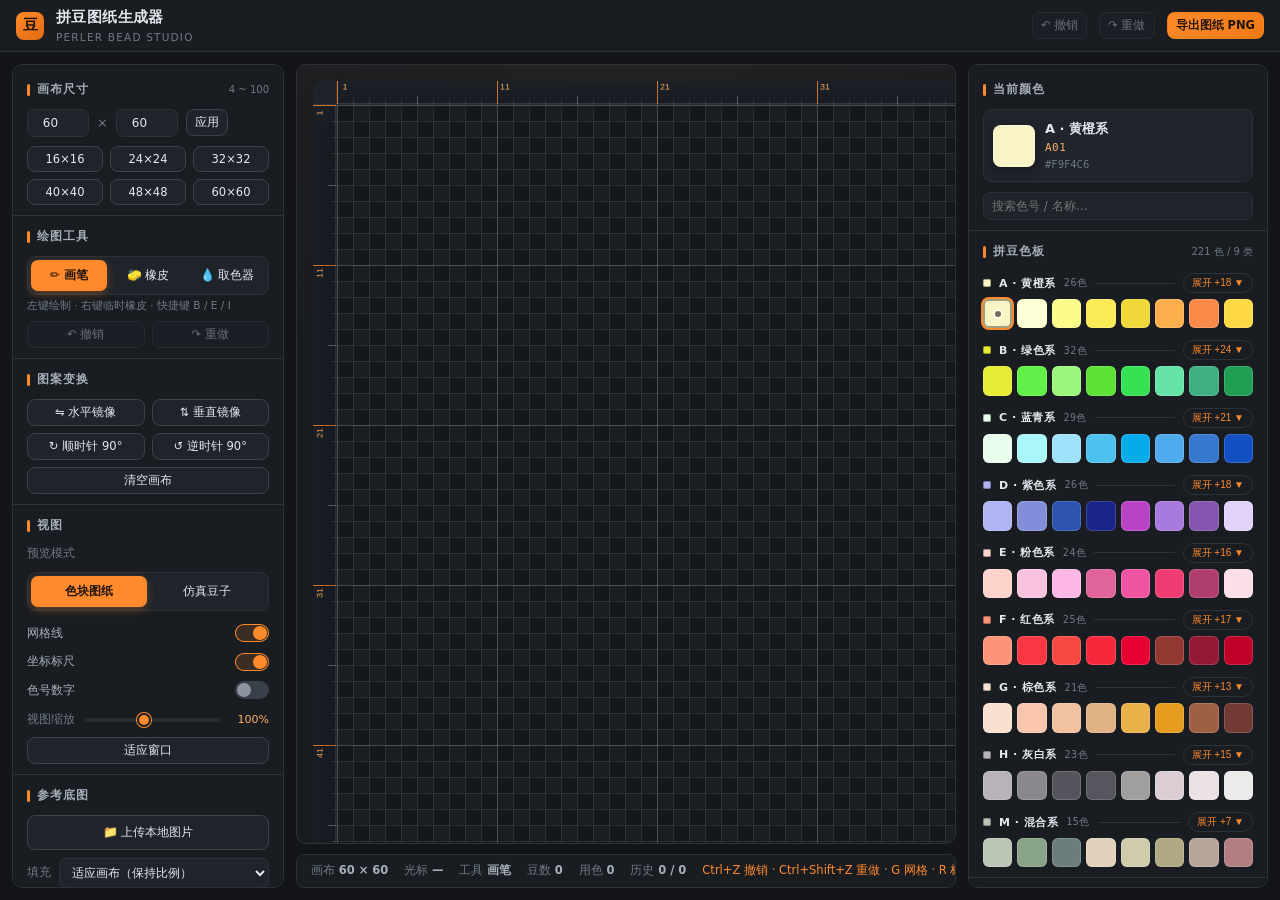
==== perler-bead-studio.html @ 4b27e42f "PDv1.1 色板升级为221色（A-H、M 九类），每类默认展示前 8 色、其余可展开折叠" ====
<!DOCTYPE html>
<html lang="zh-CN">
<head>
<meta charset="UTF-8">
<meta name="viewport" content="width=device-width,initial-scale=1">
<title>拼豆图纸生成器 · Perler Bead Studio</title>
<style>
/* ============ 主题变量：暗灰 + 橙色强调 ============ */
:root{
  --bg:#131518;
  --panel:#191c21;
  --panel2:#1f232a;
  --panel3:#262b33;
  --line:#2c323a;
  --line2:#3a424c;
  --text:#e4e8ee;
  --text2:#a6b0bb;
  --muted:#6f7a86;
  --accent:#ff8a2b;
  --accent2:#ffb066;
  --accent-soft:rgba(255,138,43,.15);
  --danger:#e5534b;
  --ok:#4caf7d;
  --radius:10px;
  --rs:24px;              /* 标尺厚度（隐藏时为 0） */
  --z:1;                  /* 视图缩放 */
}
*{box-sizing:border-box}
html,body{height:100%}
body{
  margin:0;background:var(--bg);color:var(--text);
  font:13px/1.55 "PingFang SC","Microsoft YaHei","Segoe UI",system-ui,sans-serif;
  overflow:hidden;-webkit-font-smoothing:antialiased;
}
/* ============ 滚动条 ============ */
::-webkit-scrollbar{width:10px;height:10px}
::-webkit-scrollbar-track{background:transparent}
::-webkit-scrollbar-thumb{background:#333a43;border-radius:8px;border:2px solid transparent;background-clip:padding-box;transition:background .18s}
::-webkit-scrollbar-thumb:hover{background:var(--accent);background-clip:padding-box}
::-webkit-scrollbar-corner{background:transparent}
*{scrollbar-width:thin;scrollbar-color:#333a43 transparent}

/* ============ 骨架布局 ============ */
.app{height:100vh;display:flex;flex-direction:column}
.topbar{
  flex:0 0 auto;height:52px;display:flex;align-items:center;gap:12px;
  padding:0 16px;background:var(--panel);border-bottom:1px solid var(--line);
}
.logo{
  width:28px;height:28px;border-radius:8px;display:grid;place-items:center;font-size:15px;
  background:linear-gradient(145deg,var(--accent),#e06a10);color:#20130a;font-weight:800;
}
.brand{font-size:14.5px;font-weight:700;letter-spacing:.4px}
.brand small{display:block;font-size:10.5px;color:var(--muted);font-weight:400;letter-spacing:1.2px}
.topbar .spacer{flex:1}

.main{
  flex:1 1 auto;min-height:0;display:grid;
  grid-template-columns:272px minmax(0,1fr) 300px;gap:12px;padding:12px;
}
.panel{
  background:var(--panel);border:1px solid var(--line);border-radius:var(--radius);
  overflow-y:auto;overflow-x:hidden;padding:4px 0 14px;
}
.center{display:flex;flex-direction:column;gap:10px;min-width:0;min-height:0}

/* ============ 通用控件 ============ */
.sec{padding:12px 14px 4px}
.sec + .sec{border-top:1px solid var(--line);margin-top:6px}
.sec-t{
  display:flex;align-items:center;gap:7px;font-size:11.5px;font-weight:700;
  color:var(--text2);letter-spacing:1px;margin-bottom:10px;text-transform:uppercase;
}
.sec-t::before{content:"";width:3px;height:12px;border-radius:2px;background:var(--accent)}
.sec-t .tail{margin-left:auto;font-size:10px;color:var(--muted);font-weight:400;letter-spacing:0}

.row{display:flex;align-items:center;gap:8px;margin-bottom:9px}
.row.wrap{flex-wrap:wrap}
.grid2{display:grid;grid-template-columns:1fr 1fr;gap:7px}
.grid3{display:grid;grid-template-columns:repeat(3,1fr);gap:7px}
label.lb{font-size:11.5px;color:var(--muted);flex:0 0 auto}

.btn{
  appearance:none;border:1px solid var(--line2);background:var(--panel2);color:var(--text);
  padding:7px 10px;border-radius:8px;cursor:pointer;font-size:12px;font-family:inherit;
  transition:.16s ease;display:inline-flex;align-items:center;justify-content:center;gap:6px;
  white-space:nowrap;user-select:none;
}
.btn:hover{background:var(--panel3);border-color:var(--accent);color:var(--accent2);transform:translateY(-1px);box-shadow:0 4px 12px rgba(255,138,43,.13)}
.btn:active{transform:translateY(0)}
.btn.on{background:var(--accent);border-color:var(--accent);color:#20130a;font-weight:700;box-shadow:0 3px 10px rgba(255,138,43,.3)}
.btn:disabled{opacity:.4;cursor:not-allowed;transform:none;box-shadow:none;border-color:var(--line2);color:var(--text);background:var(--panel2)}
.btn.sm{padding:5px 8px;font-size:11.5px}
.btn.pri{background:linear-gradient(145deg,var(--accent),#ef7a15);border-color:transparent;color:#20130a;font-weight:700}
.btn.pri:hover{filter:brightness(1.08);color:#20130a}
.btn.dgr:hover{border-color:var(--danger);color:#ff8c85;box-shadow:0 4px 12px rgba(229,83,75,.14)}
.btn.block{width:100%}

.seg{display:flex;background:var(--panel2);border:1px solid var(--line);border-radius:9px;padding:3px;gap:3px}
.seg .btn{flex:1;border-color:transparent;background:transparent;padding:6px 4px;border-radius:7px}
.seg .btn:hover{background:var(--panel3);transform:none;box-shadow:none}
.seg .btn.on{background:var(--accent);color:#20130a}

input[type=number],input[type=text],select{
  background:var(--panel2);border:1px solid var(--line);color:var(--text);
  border-radius:7px;padding:6px 8px;font-size:12px;font-family:inherit;outline:none;transition:.16s;
  min-width:0;
}
input[type=number]{width:62px;text-align:center}
input[type=text]{width:100%}
select{width:100%;cursor:pointer}
input:hover,select:hover{border-color:var(--line2)}
input:focus,select:focus{border-color:var(--accent);box-shadow:0 0 0 3px var(--accent-soft)}
option{background:var(--panel2)}

input[type=range]{
  -webkit-appearance:none;appearance:none;flex:1;height:4px;border-radius:3px;
  background:var(--panel3);outline:none;cursor:pointer;
}
input[type=range]::-webkit-slider-thumb{
  -webkit-appearance:none;width:14px;height:14px;border-radius:50%;
  background:var(--accent);cursor:pointer;border:2px solid var(--panel);
  box-shadow:0 0 0 1px var(--accent);transition:.15s;
}
input[type=range]::-webkit-slider-thumb:hover{transform:scale(1.2);background:var(--accent2)}
input[type=range]::-moz-range-thumb{width:12px;height:12px;border-radius:50%;background:var(--accent);border:2px solid var(--panel);cursor:pointer}

/* 开关 */
.sw{display:flex;align-items:center;gap:8px;padding:5px 0;cursor:pointer;user-select:none}
.sw span{flex:1;font-size:12px;color:var(--text2)}
.sw:hover span{color:var(--text)}
.tg{
  width:34px;height:18px;border-radius:10px;background:#39404a;position:relative;
  flex:0 0 auto;transition:.2s;box-shadow:inset 0 0 0 1px transparent;
}
.tg::after{content:"";position:absolute;top:2px;left:2px;width:14px;height:14px;border-radius:50%;background:#8b949e;transition:.2s}
.sw:hover .tg{background:#454d58}
.tg.on{background:var(--accent-soft);box-shadow:inset 0 0 0 1px var(--accent)}
.tg.on::after{left:18px;background:var(--accent)}
.val{font-size:11px;color:var(--accent2);font-variant-numeric:tabular-nums;min-width:38px;text-align:right}

.hint{font-size:10.5px;color:var(--muted);line-height:1.6;margin:2px 0 8px}

/* ============ 画布舞台 ============ */
.stage{
  flex:1 1 auto;min-height:0;display:grid;overflow:auto;padding:16px;
  background:
    radial-gradient(900px 500px at 50% 0%,rgba(255,138,43,.05),transparent 70%),
    var(--panel);
  border:1px solid var(--line);border-radius:var(--radius);position:relative;
}
/* 关键：用 grid + 子元素 margin:auto 实现水平垂直双向居中，
   内容超出时不裁切顶部/左侧（justify-content:center 会导致画布偏上被裁） */
.zoomwrap{margin:auto;transform-origin:0 0}
.stack{
  display:grid;transform-origin:0 0;transform:scale(var(--z));
  grid-template-columns:var(--rs) auto;grid-template-rows:var(--rs) auto;
}
.ruler{display:block}
.stack.noruler .ruler{display:none}
.corner{
  background:var(--panel2);border-right:1px solid var(--line);border-bottom:1px solid var(--line);
  display:grid;place-items:center;font-size:9px;color:var(--muted);border-radius:6px 0 0 0;
}
.rtop{border-bottom:1px solid var(--line);border-radius:0 6px 0 0}
.rleft{border-right:1px solid var(--line);border-radius:0 0 0 6px}
.holder{
  position:relative;background-color:#15181b;
  background-image:
    linear-gradient(45deg,#1a1d22 25%,transparent 25%,transparent 75%,#1a1d22 75%),
    linear-gradient(45deg,#1a1d22 25%,transparent 25%,transparent 75%,#1a1d22 75%);
  background-size:32px 32px;background-position:0 0,16px 16px;
  border-radius:0 0 6px 0;box-shadow:0 10px 40px rgba(0,0,0,.45);
}
#baseCanvas,#patCanvas{position:absolute;left:0;top:0;display:block}
#patCanvas{cursor:crosshair;touch-action:none}

.statusbar{
  flex:0 0 auto;height:34px;display:flex;align-items:center;gap:16px;padding:0 14px;
  background:var(--panel);border:1px solid var(--line);border-radius:8px;
  font-size:11.5px;color:var(--muted);white-space:nowrap;overflow-x:auto;
}
.statusbar b{color:var(--text2);font-weight:600;font-variant-numeric:tabular-nums}
.statusbar .k{color:var(--accent)}

/* ============ 色板 ============ */
.cur{
  display:flex;align-items:center;gap:10px;background:var(--panel2);border:1px solid var(--line);
  border-radius:9px;padding:9px;margin-bottom:10px;
}
.cur .chip{width:42px;height:42px;border-radius:8px;flex:0 0 auto;box-shadow:inset 0 0 0 1px rgba(255,255,255,.22),0 3px 8px rgba(0,0,0,.3)}
.cur .meta{min-width:0}
.cur .cname{font-size:13px;font-weight:700}
.cur .ccode{font-size:11px;color:var(--accent2);font-family:Consolas,monospace;letter-spacing:.5px}
.cur .chex{font-size:10.5px;color:var(--muted);font-family:Consolas,monospace}
.grp{
  display:flex;align-items:center;gap:8px;font-size:11px;color:var(--text);
  margin:12px 0 6px;letter-spacing:.5px;user-select:none;
}
.grp .gdot{width:8px;height:8px;border-radius:2px;flex:0 0 auto;box-shadow:inset 0 0 0 1px rgba(0,0,0,.3)}
.grp .gname{font-weight:600}
.grp .gnum{color:var(--muted);font-size:10px;font-family:Consolas,monospace}
.grp .gline{flex:1;height:1px;background:var(--line)}
.grp .gtog{
  font-size:10px;color:var(--accent);background:transparent;border:1px solid var(--line);
  border-radius:20px;padding:2px 8px;cursor:pointer;white-space:nowrap;transition:.15s;
}
.grp .gtog:hover{background:var(--accent);border-color:var(--accent);color:#15171a}
.grp .gtog[hidden]{display:none}
.pal{display:grid;grid-template-columns:repeat(auto-fill,minmax(28px,1fr));gap:5px}
.pchip.folded{opacity:.55}
.pchip{
  aspect-ratio:1;border-radius:6px;cursor:pointer;position:relative;transition:.15s;
  box-shadow:inset 0 0 0 1px rgba(255,255,255,.16);
}
.pchip:hover{transform:scale(1.14);z-index:2;box-shadow:0 0 0 2px var(--accent),0 4px 10px rgba(0,0,0,.4)}
.pchip.on{box-shadow:0 0 0 2px var(--accent),inset 0 0 0 2px rgba(0,0,0,.35)}
.pchip.on::after{content:"";position:absolute;inset:0;margin:auto;width:6px;height:6px;border-radius:50%;background:rgba(0,0,0,.55);box-shadow:0 0 0 1.5px rgba(255,255,255,.85)}
.pchip.hide{display:none}

/* ============ 用料统计 ============ */
.sum{
  display:flex;align-items:baseline;gap:6px;background:var(--panel2);border:1px solid var(--line);
  border-radius:9px;padding:9px 11px;margin-bottom:9px;
}
.sum .n{font-size:20px;font-weight:800;color:var(--accent);font-variant-numeric:tabular-nums;line-height:1}
.sum .u{font-size:11px;color:var(--muted)}
.sum .r{margin-left:auto;font-size:11px;color:var(--text2)}
.slist{max-height:calc(100vh - 460px);min-height:120px;overflow-y:auto;padding-right:2px;margin-right:-4px}
.srow{
  display:flex;align-items:center;gap:8px;padding:4px 6px;border-radius:7px;transition:.14s;cursor:default;
}
.srow:hover{background:var(--panel2)}
.srow .sw2{width:16px;height:16px;border-radius:4px;flex:0 0 auto;box-shadow:inset 0 0 0 1px rgba(255,255,255,.2)}
.srow .cd{font-family:Consolas,monospace;font-size:10.5px;color:var(--accent2);width:28px;flex:0 0 auto}
.srow .nm{flex:1;font-size:11.5px;color:var(--text2);overflow:hidden;text-overflow:ellipsis;white-space:nowrap}
.srow .ct{font-size:11.5px;font-weight:700;font-variant-numeric:tabular-nums}
.srow .bar{height:3px;border-radius:2px;background:var(--accent);opacity:.55;flex:0 0 auto}
.empty{color:var(--muted);font-size:11.5px;text-align:center;padding:22px 6px;line-height:1.8}

.tools-mini{display:flex;gap:6px}
.toast{
  position:fixed;left:50%;bottom:26px;transform:translate(-50%,20px);
  background:var(--panel3);border:1px solid var(--accent);color:var(--text);
  padding:9px 18px;border-radius:9px;font-size:12px;box-shadow:0 8px 26px rgba(0,0,0,.5);
  opacity:0;pointer-events:none;transition:.24s;z-index:99;
}
.toast.show{opacity:1;transform:translate(-50%,0)}
</style>
</head>
<body>
<div class="app">

  <!-- ================= 顶栏 ================= -->
  <div class="topbar">
    <div class="logo">豆</div>
    <div class="brand">拼豆图纸生成器<small>PERLER BEAD STUDIO</small></div>
    <div class="spacer"></div>
    <button class="btn sm" id="btnUndo" title="撤销 (Ctrl+Z)">↶ 撤销</button>
    <button class="btn sm" id="btnRedo" title="重做 (Ctrl+Shift+Z)">↷ 重做</button>
    <button class="btn sm pri" id="btnExportPng">导出图纸 PNG</button>
  </div>

  <div class="main">

    <!-- ================= 左侧：功能控制 ================= -->
    <aside class="panel" id="leftPanel">

      <div class="sec">
        <div class="sec-t">画布尺寸 <span class="tail">4 ~ 100</span></div>
        <div class="row">
          <input type="number" id="inW" min="4" max="100" step="1" value="60">
          <span style="color:var(--muted)">×</span>
          <input type="number" id="inH" min="4" max="100" step="1" value="60">
          <button class="btn sm" id="btnApplySize">应用</button>
        </div>
        <div class="grid3" id="presets">
          <button class="btn sm" data-n="16">16×16</button>
          <button class="btn sm" data-n="24">24×24</button>
          <button class="btn sm" data-n="32">32×32</button>
          <button class="btn sm" data-n="40">40×40</button>
          <button class="btn sm" data-n="48">48×48</button>
          <button class="btn sm" data-n="60">60×60</button>
        </div>
      </div>

      <div class="sec">
        <div class="sec-t">绘图工具</div>
        <div class="seg" id="tools">
          <button class="btn on" data-tool="brush">✏️ 画笔</button>
          <button class="btn" data-tool="eraser">🧽 橡皮</button>
          <button class="btn" data-tool="picker">💧 取色器</button>
        </div>
        <div class="hint">左键绘制 · 右键临时橡皮 · 快捷键 B / E / I</div>
        <div class="grid2">
          <button class="btn sm" id="btnUndo2">↶ 撤销</button>
          <button class="btn sm" id="btnRedo2">↷ 重做</button>
        </div>
      </div>

      <div class="sec">
        <div class="sec-t">图案变换</div>
        <div class="grid2">
          <button class="btn sm" id="btnFlipH">⇋ 水平镜像</button>
          <button class="btn sm" id="btnFlipV">⇅ 垂直镜像</button>
          <button class="btn sm" id="btnRotR">↻ 顺时针 90°</button>
          <button class="btn sm" id="btnRotL">↺ 逆时针 90°</button>
        </div>
        <button class="btn sm block dgr" id="btnClear" style="margin-top:7px">清空画布</button>
      </div>

      <div class="sec">
        <div class="sec-t">视图</div>
        <div class="row"><label class="lb">预览模式</label></div>
        <div class="seg" id="modes">
          <button class="btn on" data-mode="block">色块图纸</button>
          <button class="btn" data-mode="bead">仿真豆子</button>
        </div>
        <div style="height:8px"></div>
        <div class="sw" data-sw="grid"><span>网格线</span><i class="tg on"></i></div>
        <div class="sw" data-sw="ruler"><span>坐标标尺</span><i class="tg on"></i></div>
        <div class="sw" data-sw="code"><span>色号数字</span><i class="tg"></i></div>
        <div class="row" style="margin-top:6px">
          <label class="lb">视图缩放</label>
          <input type="range" id="rgZoom" min="25" max="200" step="5" value="100">
          <span class="val" id="lbZoom">100%</span>
        </div>
        <button class="btn sm block" id="btnFit">适应窗口</button>
      </div>

      <div class="sec">
        <div class="sec-t">参考底图</div>
        <label class="btn block" style="margin-bottom:8px">
          <input type="file" id="fileImg" accept="image/*" hidden>📁 上传本地图片
        </label>
        <div class="row">
          <label class="lb">填充</label>
          <select id="selFit">
            <option value="contain">适应画布（保持比例）</option>
            <option value="stretch">拉伸填满</option>
          </select>
        </div>
        <div class="row">
          <label class="lb">透明度</label>
          <input type="range" id="rgAlpha" min="5" max="100" step="1" value="55">
          <span class="val" id="lbAlpha">55%</span>
        </div>
        <div class="sw" data-sw="showimg"><span>显示底图</span><i class="tg on"></i></div>
        <div class="sw" data-sw="dither"><span>转换时误差扩散</span><i class="tg"></i></div>
        <button class="btn sm block dgr" id="btnDelImg" style="margin-bottom:8px">移除底图</button>
        <button class="btn pri block" id="btnConvert">✨ 一键转为拼豆图纸</button>
        <div class="hint">按当前画布尺寸采样，使用 RGB 欧式距离匹配最接近的拼豆色号。</div>
      </div>

      <div class="sec">
        <div class="sec-t">导出 / 项目</div>
        <div class="grid2">
          <button class="btn sm" id="btnExportPng2">图纸 PNG</button>
          <button class="btn sm" id="btnExportCsv">用料 CSV</button>
          <button class="btn sm" id="btnSave">保存项目</button>
          <label class="btn sm" style="margin:0"><input type="file" id="fileProj" accept=".json" hidden>打开项目</label>
        </div>
      </div>

    </aside>

    <!-- ================= 中间：画布预览 ================= -->
    <section class="center">
      <div class="stage" id="stage">
        <div class="zoomwrap" id="zoomwrap">
          <div class="stack" id="stack">
            <div class="ruler corner" id="corner"></div>
            <canvas class="ruler rtop" id="rulerTop"></canvas>
            <canvas class="ruler rleft" id="rulerLeft"></canvas>
            <div class="holder" id="holder">
              <canvas id="baseCanvas"></canvas><!-- 底层：参考底图 -->
              <canvas id="patCanvas"></canvas><!-- 上层：像素图纸 -->
            </div>
          </div>
        </div>
      </div>
      <div class="statusbar">
        <span>画布 <b id="stSize">60 × 60</b></span>
        <span>光标 <b id="stPos">—</b></span>
        <span>工具 <b id="stTool">画笔</b></span>
        <span>豆数 <b id="stCount">0</b></span>
        <span>用色 <b id="stColors">0</b></span>
        <span>历史 <b id="stHist">0/0</b></span>
        <span class="k" style="margin-left:auto">Ctrl+Z 撤销 · Ctrl+Shift+Z 重做 · G 网格 · R 标尺 · N 色号</span>
      </div>
    </section>

    <!-- ================= 右侧：色板 + 用料统计 ================= -->
    <aside class="panel" id="rightPanel">
      <div class="sec">
        <div class="sec-t">当前颜色</div>
        <div class="cur">
          <div class="chip" id="curChip"></div>
          <div class="meta">
            <div class="cname" id="curName">白色</div>
            <div class="ccode" id="curCode">A01</div>
            <div class="chex" id="curHex">#FFFFFF</div>
          </div>
        </div>
        <input type="text" id="palSearch" placeholder="搜索色号 / 名称…">
      </div>

      <div class="sec">
        <div class="sec-t">拼豆色板 <span class="tail" id="palCount">221 色</span></div>
        <div id="palBox"></div>
      </div>

      <div class="sec">
        <div class="sec-t">用料统计</div>
        <div class="sum">
          <span class="n" id="sumTotal">0</span><span class="u">颗</span>
          <span class="r" id="sumKinds">0 种颜色</span>
        </div>
        <div class="slist" id="statList"><div class="empty">画布是空的<br>开始绘制或一键转图纸吧</div></div>
        <div class="tools-mini" style="margin-top:9px">
          <button class="btn sm" id="btnCopyList" style="flex:1">复制清单</button>
          <button class="btn sm" id="btnExportCsv2" style="flex:1">导出 CSV</button>
        </div>
      </div>
    </aside>

  </div>
</div>
<div class="toast" id="toast"></div>

<script>
"use strict";
/* =========================================================================
   拼豆图纸生成器 —— 单文件 / 原生 JS / 无外部依赖
   ========================================================================= */

/* ---------------- 固定拼豆色板（221 色 / 9 类 / 每类前 8 个默认展开） ----------------
   分类: A 黄橙(26) B 绿(32) C 蓝青(29) D 紫(26) E 粉(24) F 红(25) G 棕(21) H 灰白(23) M 混合(15)
   每类第 9 个起默认折叠，点击 "展开/收起" 切换。
*/
const PALETTE_RAW = [
  // A 黄橙系 x26
  ["A01","#F9F4C6","A黄橙"],["A02","#FDFED6","A黄橙"],["A03","#FCFC8A","A黄橙"],["A04","#FAEA55","A黄橙"],
  ["A05","#F0D73A","A黄橙"],["A06","#FDAE4D","A黄橙"],["A07","#FA8A4A","A黄橙"],["A08","#FDDA44","A黄橙"],
  ["A09","#FB9A59","A黄橙"],["A10","#F57B31","A黄橙"],["A11","#FCDBA0","A黄橙"],["A12","#F99E72","A黄橙"],
  ["A13","#FCC064","A黄橙"],["A14","#F8553E","A黄橙"],["A15","#FCEF66","A黄橙"],["A16","#FCFBA9","A黄橙"],
  ["A17","#FCE26D","A黄橙"],["A18","#FABF7D","A黄橙"],["A19","#F97C74","A黄橙"],["A20","#F9D568","A黄橙"],
  ["A21","#F8E393","A黄橙"],["A22","#F3F582","A黄橙"],["A23","#E4CBB6","A黄橙"],["A24","#F5F9A3","A黄橙"],
  ["A25","#FCD583","A黄橙"],["A26","#FBC839","A黄橙"],
  // B 绿色系 x32
  ["B01","#E6EC34","B绿色"],["B02","#62F048","B绿色"],["B03","#9CF67C","B绿色"],["B04","#5DE236","B绿色"],
  ["B05","#36E154","B绿色"],["B06","#66E4A8","B绿色"],["B07","#3FAE81","B绿色"],["B08","#1F9E54","B绿色"],
  ["B09","#26593E","B绿色"],["B10","#7BB4A3","B绿色"],["B11","#6A8B53","B绿色"],["B12","#286D3C","B绿色"],
  ["B13","#97C76C","B绿色"],["B14","#B9E95D","B绿色"],["B15","#659138","B绿色"],["B16","#ADD28A","B绿色"],
  ["B17","#A9C358","B绿色"],["B18","#C5D441","B绿色"],["B19","#60CA77","B绿色"],["B20","#7CD6AE","B绿色"],
  ["B21","#58988F","B绿色"],["B22","#114E51","B绿色"],["B23","#193C30","B绿色"],["B24","#D7E595","B绿色"],
  ["B25","#88AC7E","B绿色"],["B26","#6F7C4E","B绿色"],["B27","#AEB074","B绿色"],["B28","#B4E3B6","B绿色"],
  ["B29","#B3E388","B绿色"],["B30","#D5F08B","B绿色"],["B31","#C9F0A4","B绿色"],["B32","#A4C677","B绿色"],
  // C 蓝青系 x29
  ["C01","#E8FDEB","C蓝青"],["C02","#A9F7FB","C蓝青"],["C03","#A0E1FA","C蓝青"],["C04","#4EC2EF","C蓝青"],
  ["C05","#06ACEA","C蓝青"],["C06","#50AAEE","C蓝青"],["C07","#3578CE","C蓝青"],["C08","#1351C2","C蓝青"],
  ["C09","#304DCA","C蓝青"],["C10","#45BAE1","C蓝青"],["C11","#27D7D4","C蓝青"],["C12","#1A334D","C蓝青"],
  ["C13","#CFE5FC","C蓝青"],["C14","#D5FCFB","C蓝青"],["C15","#25C7C7","C蓝青"],["C16","#1553A1","C蓝青"],
  ["C17","#03D4F4","C蓝青"],["C18","#1A303E","C蓝青"],["C19","#1B84A0","C蓝青"],["C20","#1A70B6","C蓝青"],
  ["C21","#BDE1F9","C蓝青"],["C22","#6AB2BA","C蓝青"],["C23","#C8E2F9","C蓝青"],["C24","#7DC4F5","C蓝青"],
  ["C25","#A8E5E0","C蓝青"],["C26","#3AACD7","C蓝青"],["C27","#D0DEF8","C蓝青"],["C28","#BACFED","C蓝青"],
  ["C29","#33478A","C蓝青"],
  // D 紫色系 x26
  ["D01","#AFB4F2","D紫色"],["D02","#828EDA","D紫色"],["D03","#2B53AF","D紫色"],["D04","#192688","D紫色"],
  ["D05","#B743C6","D紫色"],["D06","#A87ADD","D紫色"],["D07","#8355B1","D紫色"],["D08","#E2D2FA","D紫色"],
  ["D09","#D6BCF4","D紫色"],["D10","#361B47","D紫色"],["D11","#B3B8DE","D紫色"],["D12","#E099D6","D紫色"],
  ["D13","#B80193","D紫色"],["D14","#812999","D紫色"],["D15","#321F93","D紫色"],["D16","#E2E0E9","D紫色"],
  ["D17","#C5D4EF","D紫色"],["D18","#A35EC6","D紫色"],["D19","#D6C5D0","D紫色"],["D20","#9C38A9","D紫色"],
  ["D21","#A001A2","D紫色"],["D22","#32369C","D紫色"],["D23","#E7DEF9","D紫色"],["D24","#7687E4","D紫色"],
  ["D25","#464FD2","D紫色"],["D26","#DEC1FB","D紫色"],
  // E 粉色系 x24
  ["E01","#FDD3CB","E粉色"],["E02","#F9C2DD","E粉色"],["E03","#FDB7E6","E粉色"],["E04","#E1639B","E粉色"],
  ["E05","#EE54A2","E粉色"],["E06","#EF3D73","E粉色"],["E07","#AF3E6F","E粉色"],["E08","#FCDDE8","E粉色"],
  ["E09","#E672C9","E粉色"],["E10","#D1378C","E粉色"],["E11","#F7DCD4","E粉色"],["E12","#F391C2","E粉色"],
  ["E13","#B2046B","E粉色"],["E14","#FDD0B6","E粉色"],["E15","#F4C8CC","E粉色"],["E16","#FBF2EA","E粉色"],
  ["E17","#FCE2E8","E粉色"],["E18","#FAC7DD","E粉色"],["E19","#F7BCD2","E粉色"],["E20","#DAC6D0","E粉色"],
  ["E21","#BA9DA1","E粉色"],["E22","#B286A1","E粉色"],["E23","#927B88","E粉色"],["E24","#E1BEE4","E粉色"],
  // F 红色系 x25
  ["F01","#FB9479","F红色"],["F02","#FC3743","F红色"],["F03","#F54942","F红色"],["F04","#F7283C","F红色"],
  ["F05","#E70133","F红色"],["F06","#923732","F红色"],["F07","#951837","F红色"],["F08","#BF012A","F红色"],
  ["F09","#E06879","F红色"],["F10","#88441D","F红色"],["F11","#57231D","F红色"],["F12","#FA4E66","F红色"],
  ["F13","#E65D4A","F红色"],["F14","#FAA8B1","F红色"],["F15","#CD0122","F红色"],["F16","#FAC2A4","F红色"],
  ["F17","#E69B78","F红色"],["F18","#D57B4A","F红色"],["F19","#C1414A","F红色"],["F20","#C8948F","F红色"],
  ["F21","#F3B7C8","F红色"],["F22","#FBBBCE","F红色"],["F23","#F67C68","F红色"],["F24","#E39DAD","F红色"],
  ["F25","#E24A4F","F红色"],
  // G 棕色系 x21
  ["G01","#FAE1CF","G棕色"],["G02","#F9C5AC","G棕色"],["G03","#F2C1A2","G棕色"],["G04","#E1B284","G棕色"],
  ["G05","#E9B14A","G棕色"],["G06","#E69C1E","G棕色"],["G07","#9F5F44","G棕色"],["G08","#733935","G棕色"],
  ["G09","#E6B47E","G棕色"],["G10","#D7893E","G棕色"],["G11","#DDC590","G棕色"],["G12","#F5C590","G棕色"],
  ["G13","#B17149","G棕色"],["G14","#916551","G棕色"],["G15","#FCF9E2","G棕色"],["G16","#EEDCB8","G棕色"],
  ["G17","#78514B","G棕色"],["G18","#FCE4CB","G棕色"],["G19","#E57832","G棕色"],["G20","#A34120","G棕色"],
  ["G21","#B6895D","G棕色"],
  // H 灰白系 x23
  ["H01","#B8B3B9","H灰白"],["H02","#8A878F","H灰白"],["H03","#56545D","H灰白"],["H04","#57555D","H灰白"],
  ["H05","#A19E9F","H灰白"],["H06","#DCCDD4","H灰白"],["H07","#EAE2E5","H灰白"],["H08","#ECEBEB","H灰白"],
  ["H09","#E4E3E6","H灰白"],["H10","#CFD0D9","H灰白"],["H11","#FCF6EC","H灰白"],["H12","#F4ECD1","H灰白"],
  ["H13","#CED6CF","H灰白"],["H14","#97A5A6","H灰白"],["H15","#9FA7A7","H灰白"],["H16","#EAE9E7","H灰白"],
  ["H17","#F6F4EE","H灰白"],["H18","#F8F5E9","H灰白"],["H19","#C9CAC5","H灰白"],["H20","#BFC4B9","H灰白"],
  ["H21","#F4F2DD","H灰白"],["H22","#CBCCD2","H灰白"],["H23","#9A9D94","H灰白"],
  // M 混合系 x15
  ["M01","#BBC6B6","M混合"],["M02","#89A386","M混合"],["M03","#6A7E7C","M混合"],["M04","#E3D2BA","M混合"],
  ["M05","#CFCBAC","M混合"],["M06","#AFA883","M混合"],["M07","#B4A598","M混合"],["M08","#B27E82","M混合"],
  ["M09","#A38669","M混合"],["M10","#C3B3BA","M混合"],["M11","#9B7690","M混合"],["M12","#664A49","M混合"],
  ["M13","#CE9066","M混合"],["M14","#BF705A","M混合"],["M15","#767B79","M混合"]
];
// g 形如 "A黄橙" → gn 形如 "A · 黄橙系"
function groupLabel(g){ return g[0]+" · "+g.slice(1)+"系"; }
const PALETTE = PALETTE_RAW.map(function(p,i){
  return {i:i, c:p[0], n:p[0], h:p[1], g:p[2], gn:groupLabel(p[2]), rgb:hex2rgb(p[1])};
});

function hex2rgb(h){return [parseInt(h.slice(1,3),16),parseInt(h.slice(3,5),16),parseInt(h.slice(5,7),16)];}

// 分组元数据（按原色卡的列序）
const GROUP_META = [
  {key:"A黄橙", label:"A · 黄橙系", short:"A", total:26},
  {key:"B绿色", label:"B · 绿色系", short:"B", total:32},
  {key:"C蓝青", label:"C · 蓝青系", short:"C", total:29},
  {key:"D紫色", label:"D · 紫色系", short:"D", total:26},
  {key:"E粉色", label:"E · 粉色系", short:"E", total:24},
  {key:"F红色", label:"F · 红色系", short:"F", total:25},
  {key:"G棕色", label:"G · 棕色系", short:"G", total:21},
  {key:"H灰白", label:"H · 灰白系", short:"H", total:23},
  {key:"M混合", label:"M · 混合系", short:"M", total:15}
];
// 兼容旧代码：保留同名数组 GROUPS（仅 key 列表）
const GROUPS = GROUP_META.map(function(g){return g.key;});
// 每类默认展开前 N 个
const VISIBLE_PER_GROUP = 8;

/* ---------------- 常量与状态 ---------------- */
const CELL = 16;            // 单元格固定 16px
const RS   = 24;            // 标尺厚度
const MAXHIST = 50;         // 最多 50 步历史
const TAU = Math.PI * 2;

const S = {
  w:60, h:60,
  grid:null,                 // Int16Array，-1 表示空
  tool:"brush",
  color:0,
  mode:"block",              // block | bead
  showGrid:true, showRuler:true, showCode:false,
  showImg:true, dither:false,
  fit:"contain", alpha:0.55,
  zoom:1,
  img:null
};

/* ---------------- DOM ---------------- */
const $ = function(id){return document.getElementById(id);};
const stage=$("stage"), zoomwrap=$("zoomwrap"), stack=$("stack"), holder=$("holder");
const baseCv=$("baseCanvas"), patCv=$("patCanvas");
const rTop=$("rulerTop"), rLeft=$("rulerLeft"), corner=$("corner");
const baseCtx=baseCv.getContext("2d"), patCtx=patCv.getContext("2d");
const rTopCtx=rTop.getContext("2d"), rLeftCtx=rLeft.getContext("2d");

/* ---------------- 初始化（放在脚本末尾执行，避免 TDZ） ---------------- */
function boot(){
  S.grid = new Int16Array(S.w*S.h).fill(-1);
  buildPalette();
  applySize(S.w,S.h,false);
  pushHistory();
  selectColor(0);
  updateStatus();
}

/* =========================================================================
   画布尺寸 / 缩放 / 居中
   ========================================================================= */
function setCanvasSize(cv,ctx,w,h){
  const dpr = Math.min(window.devicePixelRatio||1, 2, 4096/Math.max(w,h,1));
  cv.width  = Math.max(1,Math.round(w*dpr));
  cv.height = Math.max(1,Math.round(h*dpr));
  cv.style.width  = w+"px";
  cv.style.height = h+"px";
  ctx.setTransform(dpr,0,0,dpr,0,0);
  cv._s = dpr;
}

function applySize(w,h,keep){
  w = Math.max(4,Math.min(100,w|0));
  h = Math.max(4,Math.min(100,h|0));
  let old = null, ow = S.w, oh = S.h;
  if(keep && S.grid){ old = S.grid.slice(); }
  S.w=w; S.h=h;
  S.grid = new Int16Array(w*h).fill(-1);
  if(keep && old){ // 保留重叠区域内容（左上角对齐）
    const cw=Math.min(ow,w), ch=Math.min(oh,h);
    for(let y=0;y<ch;y++) for(let x=0;x<cw;x++) S.grid[y*w+x] = old[y*ow+x];
  }
  holder.style.width  = (w*CELL)+"px";
  holder.style.height = (h*CELL)+"px";
  setCanvasSize(baseCv,baseCtx,w*CELL,h*CELL);
  setCanvasSize(patCv,patCtx,w*CELL,h*CELL);
  spriteKey = "";
  layoutRulers();
  applyZoom();
  drawBase(); drawPattern(); drawRulers(); updateStats(); updateStatus();
}

function applyZoom(){
  stack.style.setProperty("--z", S.zoom);
  const rs = S.showRuler ? RS : 0;
  const w = rs + S.w*CELL, h = rs + S.h*CELL;
  zoomwrap.style.width  = Math.round(w*S.zoom)+"px";
  zoomwrap.style.height = Math.round(h*S.zoom)+"px";
  $("lbZoom").textContent = Math.round(S.zoom*100)+"%";
  $("rgZoom").value = Math.round(S.zoom*100);
}

function fitToView(){
  const rs = S.showRuler ? RS : 0;
  const w = rs + S.w*CELL, h = rs + S.h*CELL;
  const pad = 40;
  const z = Math.min((stage.clientWidth-pad)/w, (stage.clientHeight-pad)/h, 2);
  S.zoom = Math.max(0.25, Math.min(2, Math.round(z*100)/100));
  applyZoom();
}

function layoutRulers(){
  const on = S.showRuler;
  stack.classList.toggle("noruler", !on);
  document.documentElement.style.setProperty("--rs", on ? RS+"px" : "0px");
  if(!on) return;
  const w = S.w*CELL, h = S.h*CELL;
  rTop.style.width=w+"px";  rTop.style.height=RS+"px";
  rLeft.style.width=RS+"px"; rLeft.style.height=h+"px";
  setCanvasSize(rTop,rTopCtx,w,RS);
  setCanvasSize(rLeft,rLeftCtx,RS,h);
}

function drawRulers(){
  if(!S.showRuler) return;
  drawRulerX(); drawRulerY();
}
/* 刻度画在单元格边界上；每 10 格一个主刻度，数字写在该格中心（1 起算） */
function drawRulerX(){
  const c=rTopCtx, w=S.w*CELL, H=RS;
  c.clearRect(0,0,w,H);
  c.fillStyle="#1c2027"; c.fillRect(0,0,w,H);
  c.font='9px Consolas,"Segoe UI",sans-serif'; c.textAlign="center"; c.textBaseline="middle";
  for(let i=0;i<=S.w;i++){
    const x=i*CELL+0.5, major=i%10===0, mid=i%5===0;
    c.strokeStyle = major?"rgba(255,138,43,.85)":(mid?"rgba(255,255,255,.32)":"rgba(255,255,255,.13)");
    c.lineWidth = major?1:1;
    c.beginPath(); c.moveTo(x, major?0:H-(major?12:(mid?8:5))); c.lineTo(x,H); c.stroke();
  }
  for(let i=0;i<S.w;i++){
    if(i%10!==0) continue;
    c.fillStyle="#ffb066";
    c.fillText(String(i+1), i*CELL+CELL/2, 7);
  }
  c.strokeStyle="rgba(255,255,255,.14)"; c.beginPath(); c.moveTo(0,H-.5); c.lineTo(w,H-.5); c.stroke();
}
function drawRulerY(){
  const c=rLeftCtx, W=RS, h=S.h*CELL;
  c.clearRect(0,0,W,h);
  c.fillStyle="#1c2027"; c.fillRect(0,0,W,h);
  c.font='9px Consolas,"Segoe UI",sans-serif'; c.textAlign="center"; c.textBaseline="middle";
  for(let i=0;i<=S.h;i++){
    const y=i*CELL+0.5, major=i%10===0, mid=i%5===0;
    c.strokeStyle = major?"rgba(255,138,43,.85)":(mid?"rgba(255,255,255,.32)":"rgba(255,255,255,.13)");
    c.lineWidth = 1;
    c.beginPath(); c.moveTo(major?0:W-(major?12:(mid?8:5)), y); c.lineTo(W,y); c.stroke();
  }
  for(let i=0;i<S.h;i++){
    if(i%10!==0) continue;
    c.save(); c.translate(8, i*CELL+CELL/2); c.rotate(-Math.PI/2);
    c.fillStyle="#ffb066"; c.fillText(String(i+1),0,0); c.restore();
  }
  c.strokeStyle="rgba(255,255,255,.14)"; c.beginPath(); c.moveTo(W-.5,0); c.lineTo(W-.5,h); c.stroke();
}

/* =========================================================================
   绘制：精灵缓存 + 图纸渲染
   ========================================================================= */
let spriteKey="", spriteMap=new Map();
function sprite(idx){
  const key = S.mode+"|"+(S.showCode?1:0)+"|"+patCv._s+"|"+CELL;
  if(key!==spriteKey){ spriteKey=key; spriteMap=new Map(); }
  let sp = spriteMap.get(idx);
  if(sp) return sp;
  const dpr = patCv._s;
  sp = document.createElement("canvas");
  sp.width = Math.ceil(CELL*dpr); sp.height = Math.ceil(CELL*dpr);
  const c = sp.getContext("2d"); c.setTransform(dpr,0,0,dpr,0,0);
  drawCell(c, 0, 0, CELL, PALETTE[idx], S.mode, S.showCode, false);
  spriteMap.set(idx, sp);
  return sp;
}

function textOn(hex){
  const [r,g,b]=hex2rgb(hex);
  const l=(0.299*r+0.587*g+0.114*b)/255;
  return l>0.56 ? "rgba(0,0,0,.78)" : "rgba(255,255,255,.88)";
}

/** 绘制单个单元格（x,y 为左上角，尺寸 cell） */
function drawCell(c,x,y,cell,p,mode,withCode,print){
  const cx=x+cell/2, cy=y+cell/2;
  if(mode==="bead"){
    const r = cell*0.44;
    c.beginPath(); c.arc(cx,cy,r,0,TAU);
    c.fillStyle = p.h; c.fill();
    if(!print){
      c.beginPath(); c.arc(cx-r*0.26,cy-r*0.28,r*0.30,0,TAU); c.fillStyle="rgba(255,255,255,.25)"; c.fill();
      c.beginPath(); c.arc(cx+r*0.18,cy+r*0.24,r*0.34,0,TAU); c.fillStyle="rgba(0,0,0,.13)"; c.fill();
    }else{
      c.beginPath(); c.arc(cx-r*0.26,cy-r*0.28,r*0.30,0,TAU); c.fillStyle="rgba(255,255,255,.35)"; c.fill();
    }
    c.beginPath(); c.arc(cx,cy,r*0.30,0,TAU);
    c.fillStyle = print ? "#ffffff" : "rgba(0,0,0,.42)"; c.fill();
    if(print){ c.strokeStyle="rgba(0,0,0,.28)"; c.lineWidth=Math.max(.5,cell/32); c.stroke(); }
  }else{
    c.fillStyle = p.h; c.fillRect(x,y,cell,cell);
    if(!print){ // 轻微立体感
      c.fillStyle="rgba(255,255,255,.07)"; c.fillRect(x,y,cell,Math.max(1,cell*0.16));
      c.fillStyle="rgba(0,0,0,.10)"; c.fillRect(x,y+cell-Math.max(1,cell*0.14),cell,Math.max(1,cell*0.14));
    }
  }
  if(withCode){
    const f = Math.max(5, Math.round(cell*0.38));
    c.font = '700 '+f+'px Consolas,"Segoe UI",sans-serif';
    c.textAlign="center"; c.textBaseline="middle";
    c.fillStyle = print ? textOn(p.h) : textOn(p.h);
    c.fillText(p.c, cx, cy+0.5);
  }
}

let pending=false;
function requestDraw(){ if(pending) return; pending=true; requestAnimationFrame(function(){pending=false; drawPattern();}); }

function drawPattern(){
  const c=patCtx, W=S.w, H=S.h;
  c.clearRect(0,0,W*CELL,H*CELL);
  for(let y=0;y<H;y++){
    for(let x=0;x<W;x++){
      const v=S.grid[y*W+x];
      if(v<0) continue;
      c.drawImage(sprite(v), x*CELL, y*CELL, CELL, CELL);
    }
  }
  if(S.showGrid) drawGridLines(c,W,H,CELL,false);
}

function drawGridLines(c,W,H,cell,print){
  c.lineWidth=1;
  for(let x=0;x<=W;x++){
    c.strokeStyle = print ? (x%10===0?"rgba(0,0,0,.42)":"rgba(0,0,0,.16)")
                          : (x%10===0?"rgba(255,255,255,.22)":"rgba(255,255,255,.09)");
    c.beginPath(); c.moveTo(x*cell+0.5,0); c.lineTo(x*cell+0.5,H*cell); c.stroke();
  }
  for(let y=0;y<=H;y++){
    c.strokeStyle = print ? (y%10===0?"rgba(0,0,0,.42)":"rgba(0,0,0,.16)")
                          : (y%10===0?"rgba(255,255,255,.22)":"rgba(255,255,255,.09)");
    c.beginPath(); c.moveTo(0,y*cell+0.5); c.lineTo(W*cell,y*cell+0.5); c.stroke();
  }
}

/* =========================================================================
   底层参考图
   ========================================================================= */
function fitRect(iw,ih,cw,ch,mode){
  if(mode==="stretch") return {dx:0,dy:0,dw:cw,dh:ch};
  const s=Math.min(cw/iw, ch/ih), dw=iw*s, dh=ih*s;
  return {dx:(cw-dw)/2, dy:(ch-dh)/2, dw, dh};
}
function drawBase(){
  const c=baseCtx;
  c.clearRect(0,0,S.w*CELL,S.h*CELL);
  if(!S.img || !S.showImg) return;
  const r=fitRect(S.img.width,S.img.height,S.w,S.h,S.fit);
  c.save();
  c.globalAlpha=S.alpha;
  c.imageSmoothingEnabled=true;
  c.imageSmoothingQuality="high";
  c.drawImage(S.img, r.dx*CELL, r.dy*CELL, r.dw*CELL, r.dh*CELL);
  c.restore();
}

/* =========================================================================
   图片 → 拼豆图纸（RGB 欧式距离 + 可选 Floyd–Steinberg 误差扩散）
   ========================================================================= */
function nearestIdx(r,g,b){
  let best=0, bd=Infinity;
  for(let i=0;i<PALETTE.length;i++){
    const p=PALETTE[i].rgb;
    const dr=r-p[0], dg=g-p[1], db=b-p[2];
    const d=dr*dr+dg*dg+db*db;      // 欧式距离（平方比较，等价）
    if(d<bd){ bd=d; best=i; }
  }
  return best;
}

function convertImage(){
  if(!S.img){ toast("请先上传参考图片"); return; }
  const W=S.w, H=S.h;
  const off=document.createElement("canvas"); off.width=W; off.height=H;
  const octx=off.getContext("2d",{willReadFrequently:true});
  const r=fitRect(S.img.width,S.img.height,W,H,S.fit);
  octx.drawImage(S.img, r.dx, r.dy, r.dw, r.dh);
  const data=octx.getImageData(0,0,W,H).data;

  const buf=new Float32Array(W*H*3);
  const mask=new Uint8Array(W*H);
  for(let i=0;i<W*H;i++){
    const a=data[i*4+3];
    if(a<20){ mask[i]=0; continue; }
    mask[i]=1;
    buf[i*3]=data[i*4]; buf[i*3+1]=data[i*4+1]; buf[i*3+2]=data[i*4+2];
  }

  const out=new Int16Array(W*H).fill(-1);
  const clamp=function(v){return v<0?0:(v>255?255:v);};

  if(S.dither){
    for(let y=0;y<H;y++){
      for(let x=0;x<W;x++){
        const i=y*W+x; if(!mask[i]) continue;
        const r0=clamp(buf[i*3]), g0=clamp(buf[i*3+1]), b0=clamp(buf[i*3+2]);
        const pi=nearestIdx(r0,g0,b0), p=PALETTE[pi].rgb;
        out[i]=pi;
        const er=r0-p[0], eg=g0-p[1], eb=b0-p[2];
        const put=function(nx,ny,w){
          if(nx<0||ny<0||nx>=W||ny>=H) return;
          const j=ny*W+nx; if(!mask[j]) return;
          buf[j*3]+=er*w; buf[j*3+1]+=eg*w; buf[j*3+2]+=eb*w;
        };
        put(x+1,y,7/16); put(x-1,y+1,3/16); put(x,y+1,5/16); put(x+1,y+1,1/16);
      }
    }
  }else{
    for(let i=0;i<W*H;i++){
      if(!mask[i]) continue;
      out[i]=nearestIdx(clamp(buf[i*3]),clamp(buf[i*3+1]),clamp(buf[i*3+2]));
    }
  }

  S.grid=out;
  pushHistory();
  drawPattern(); updateStats(); updateStatus();
  toast("已转换为拼豆图纸");
}

/* =========================================================================
   图案变换
   ========================================================================= */
function flipH(){
  const W=S.w,H=S.h,g=new Int16Array(W*H);
  for(let y=0;y<H;y++) for(let x=0;x<W;x++) g[y*W+x]=S.grid[y*W+(W-1-x)];
  S.grid=g; commit("水平镜像完成");
}
function flipV(){
  const W=S.w,H=S.h,g=new Int16Array(W*H);
  for(let y=0;y<H;y++) for(let x=0;x<W;x++) g[y*W+x]=S.grid[(H-1-y)*W+x];
  S.grid=g; commit("垂直镜像完成");
}
function rotate90(cw){
  const W=S.w,H=S.h,g=new Int16Array(W*H);
  for(let y=0;y<H;y++) for(let x=0;x<W;x++){
    const v=S.grid[y*W+x];
    if(cw) g[x*H+(H-1-y)]=v;      // 顺时针
    else   g[(W-1-x)*H+y]=v;      // 逆时针
  }
  // 必须先重建画布，再把旋转结果写回，否则会被 applySize 清空
  S.w=H; S.h=W;
  applySize(S.w,S.h,false);
  S.grid=g;
  $("inW").value=S.w; $("inH").value=S.h;
  pushHistory(); drawPattern(); updateStats(); updateStatus();
  toast(cw?"顺时针旋转 90°":"逆时针旋转 90°");
}
function clearCanvas(){
  S.grid=new Int16Array(S.w*S.h).fill(-1);
  commit("画布已清空");
}

/* =========================================================================
   历史（撤销 / 重做，最多 50 步）
   ========================================================================= */
let hist=[], hi=-1;
function snapshot(){ return {w:S.w,h:S.h,d:new Int16Array(S.grid)}; }
function pushHistory(){
  hist = hist.slice(0, hi+1);
  hist.push(snapshot());
  while(hist.length > MAXHIST+1){ hist.shift(); }
  hi = hist.length-1;
  updateStatus();
}
function restore(){
  const s=hist[hi];
  if(s.w!==S.w || s.h!==S.h){
    S.w=s.w; S.h=s.h;
    $("inW").value=s.w; $("inH").value=s.h;
    holder.style.width=(s.w*CELL)+"px"; holder.style.height=(s.h*CELL)+"px";
    setCanvasSize(baseCv,baseCtx,s.w*CELL,s.h*CELL);
    setCanvasSize(patCv,patCtx,s.w*CELL,s.h*CELL);
    spriteKey=""; layoutRulers(); applyZoom(); drawBase(); drawRulers();
  }
  S.grid=new Int16Array(s.d);
  drawPattern(); updateStats(); updateStatus();
}
function undo(){ if(hi<=0){ toast("没有可撤销的操作"); return; } hi--; restore(); }
function redo(){ if(hi>=hist.length-1){ toast("没有可重做的操作"); return; } hi++; restore(); }
function commit(msg){ pushHistory(); drawPattern(); updateStats(); updateStatus(); if(msg) toast(msg); }

/* =========================================================================
   绘图交互
   ========================================================================= */
let drawing=false, lastCell=null, strokeDirty=false, tempEraser=false;

function cellFromEvent(e){
  const r=patCv.getBoundingClientRect();
  const x=Math.floor((e.clientX-r.left)/r.width*S.w);
  const y=Math.floor((e.clientY-r.top)/r.height*S.h);
  if(x<0||y<0||x>=S.w||y>=S.h) return null;
  return {x:x,y:y};
}
function putCell(x,y,val){
  const i=y*S.w+x;
  if(S.grid[i]===val) return false;
  S.grid[i]=val; return true;
}
function line(x0,y0,x1,y1,val){
  let dirty=false;
  const dx=Math.abs(x1-x0), dy=Math.abs(y1-y0);
  const sx=x0<x1?1:-1, sy=y0<y1?1:-1;
  let err=dx-dy;
  for(;;){
    if(putCell(x0,y0,val)) dirty=true;
    if(x0===x1&&y0===y1) break;
    const e2=2*err;
    if(e2>-dy){ err-=dy; x0+=sx; }
    if(e2<dx){ err+=dx; y0+=sy; }
  }
  return dirty;
}

patCv.addEventListener("contextmenu",function(e){e.preventDefault();});
patCv.addEventListener("pointerdown",function(e){
  const c=cellFromEvent(e); if(!c) return;
  try{ patCv.setPointerCapture(e.pointerId); }catch(err){}
  tempEraser = (e.button===2);
  const tool = tempEraser ? "eraser" : S.tool;
  if(tool==="picker"){
    const v=S.grid[c.y*S.w+c.x];
    if(v>=0){ selectColor(v); toast("已拾取 "+PALETTE[v].c+" "+PALETTE[v].gn); setTool("brush"); }
    else toast("该格为空");
    return;
  }
  drawing=true; strokeDirty=false;
  const val = tool==="eraser" ? -1 : S.color;
  if(line(c.x,c.y,c.x,c.y,val)) strokeDirty=true;
  lastCell=c;
  requestDraw(); requestStats();
});
patCv.addEventListener("pointermove",function(e){
  const c=cellFromEvent(e);
  updatePos(c);
  if(!drawing||!c) return;
  if(lastCell && (lastCell.x!==c.x||lastCell.y!==c.y)){
    const val = (tempEraser||S.tool==="eraser") ? -1 : S.color;
    if(line(lastCell.x,lastCell.y,c.x,c.y,val)) strokeDirty=true;
    requestDraw(); requestStats();
  }
  lastCell=c;
});
window.addEventListener("pointerup",function(){
  if(!drawing) return;
  drawing=false; lastCell=null; tempEraser=false;
  if(strokeDirty){ pushHistory(); updateStats(); }
});
patCv.addEventListener("pointerleave",function(){ updatePos(null); });

function updatePos(c){ $("stPos").textContent = c ? ((c.x+1)+" , "+(c.y+1)) : "—"; }

/* =========================================================================
   右侧：色板 + 用料统计
   ========================================================================= */
// 展开状态：每类记录是否展开（false = 只显示前 VISIBLE_PER_GROUP 个）
const OPEN = Object.create(null);
GROUP_META.forEach(function(m){ OPEN[m.key] = false; });

function buildPalette(){
  const box=$("palBox"); box.innerHTML="";
  GROUP_META.forEach(function(m){
    const list = PALETTE.filter(function(p){return p.g===m.key;});

    // 标题行
    const t=document.createElement("div");
    t.className="grp"; t.dataset.grp=m.key;
    t.innerHTML='<span class="gdot" style="background:'+list[0].h+'"></span>'
              + '<span class="gname">'+m.label+'</span>'
              + '<span class="gnum">'+list.length+'色</span>'
              + '<span class="gline"></span>'
              + '<button class="gtog" type="button"></button>';
    box.appendChild(t);

    // 色块网格
    const grid=document.createElement("div");
    grid.className="pal"; grid.dataset.grpGrid=m.key;
    box.appendChild(grid);

    list.forEach(function(p,k){
      const el=document.createElement("div");
      el.className="pchip"; el.style.background=p.h;
      el.title=p.c+"  "+p.h; el.dataset.idx=p.i;
      el.dataset.key=(p.c+" "+m.label).toLowerCase();
      el.dataset.seq=k;                                  // 本类内序号
      el.dataset.grp=m.key;
      el.addEventListener("click",function(){ selectColor(p.i); });
      grid.appendChild(el);
    });

    t.querySelector(".gtog").addEventListener("click",function(){
      OPEN[m.key] = !OPEN[m.key];
      applyFold();
    });
  });
  applyFold();
  $("palCount").textContent = PALETTE.length+" 色 / "+GROUP_META.length+" 类";
}

// 按展开状态显示/隐藏第 9 个及以后的色块
function applyFold(){
  document.querySelectorAll(".pchip[data-grp]").forEach(function(el){
    const open = OPEN[el.dataset.grp];
    const hidden = !open && (+el.dataset.seq) >= VISIBLE_PER_GROUP;
    el.classList.toggle("folded", hidden);
    el.style.display = hidden ? "none" : "";
  });
  GROUP_META.forEach(function(m){
    const total = PALETTE.filter(function(p){return p.g===m.key;}).length;
    const rest  = Math.max(0, total - VISIBLE_PER_GROUP);
    const btn   = document.querySelector('.grp[data-grp="'+m.key+'"] .gtog');
    if(!btn) return;
    if(rest <= 0){ btn.hidden = true; return; }
    btn.hidden = false;
    btn.textContent = OPEN[m.key] ? "收起 ▲" : ("展开 +"+rest+" ▼");
  });
  // 搜索过滤仍然生效时重新套用
  const sv = $("palSearch").value.trim().toLowerCase();
  if(sv) applySearch(sv);
}

function selectColor(i){
  S.color=i; const p=PALETTE[i];
  $("curChip").style.background=p.h;
  $("curName").textContent=p.gn;
  $("curCode").textContent=p.c;
  $("curHex").textContent=p.h.toUpperCase();
  document.querySelectorAll(".pchip").forEach(function(el){
    el.classList.toggle("on", +el.dataset.idx===i);
  });
}

// 搜索时自动展开命中色所在的分组，结束后恢复原状态
function applySearch(k){
  // 搜索时临时忽略折叠状态，把命中的色块全部显示出来
  document.querySelectorAll(".pchip[data-grp]").forEach(function(el){
    const folded = !k && !OPEN[el.dataset.grp] && (+el.dataset.seq) >= VISIBLE_PER_GROUP;
    const miss   = !!k && el.dataset.key.indexOf(k) < 0;
    el.style.display = (folded || miss) ? "none" : "";
  });
  document.querySelectorAll(".grp[data-grp]").forEach(function(el){
    const g=el.dataset.grp;
    const hit=document.querySelector('.pchip[data-grp="'+g+'"]:not([style*="display: none"])');
    el.style.display = hit ? "" : "none";
  });
}
$("palSearch").addEventListener("input",function(){
  applySearch(this.value.trim().toLowerCase());
});

let statPending=false;
function requestStats(){ if(statPending) return; statPending=true; requestAnimationFrame(function(){ statPending=false; updateStats(); }); }
function updateStats(){
  const counts=new Map(); let total=0;
  for(let i=0;i<S.grid.length;i++){
    const v=S.grid[i]; if(v<0) continue;
    counts.set(v,(counts.get(v)||0)+1); total++;
  }
  const arr=[...counts.entries()].sort(function(a,b){return b[1]-a[1];});
  const max = arr.length?arr[0][1]:1;
  const list=$("statList");
  $("sumTotal").textContent=total;
  $("sumKinds").textContent=arr.length+" 种颜色";
  $("stCount").textContent=total;
  $("stColors").textContent=arr.length;
  if(!arr.length){ list.innerHTML='<div class="empty">画布是空的<br>开始绘制或一键转图纸吧</div>'; return; }
  let html="";
  arr.forEach(function(e){
    const p=PALETTE[e[0]];
    const wp=Math.max(4, Math.round(e[1]/max*46));
    html+='<div class="srow" title="'+p.c+' '+p.gn+' '+p.h+' × '+e[1]+'">'
        + '<i class="sw2" style="background:'+p.h+'"></i>'
        + '<span class="cd">'+p.c+'</span>'
        + '<span class="nm">'+p.gn+'</span>'
        + '<span class="bar" style="width:'+wp+'px"></span>'
        + '<span class="ct">'+e[1]+'</span></div>';
  });
  list.innerHTML=html;
}

/* =========================================================================
   状态栏 / 提示
   ========================================================================= */
function updateStatus(){
  $("stSize").textContent=S.w+" × "+S.h;
  $("stTool").textContent = S.tool==="brush"?"画笔":(S.tool==="eraser"?"橡皮":"取色器");
  $("stHist").textContent = hi+" / "+Math.max(0,hist.length-1);
  $("btnUndo").disabled = $("btnUndo2").disabled = hi<=0;
  $("btnRedo").disabled = $("btnRedo2").disabled = hi>=hist.length-1;
}
let toastT=null;
function toast(msg){
  const t=$("toast"); t.textContent=msg; t.classList.add("show");
  clearTimeout(toastT); toastT=setTimeout(function(){t.classList.remove("show");},1600);
}

/* =========================================================================
   控件绑定
   ========================================================================= */
function setTool(t){
  S.tool=t;
  document.querySelectorAll("#tools .btn").forEach(function(b){ b.classList.toggle("on", b.dataset.tool===t); });
  updateStatus();
}
document.querySelectorAll("#tools .btn").forEach(function(b){
  b.addEventListener("click",function(){ setTool(b.dataset.tool); });
});
document.querySelectorAll("#modes .btn").forEach(function(b){
  b.addEventListener("click",function(){
    S.mode=b.dataset.mode;
    document.querySelectorAll("#modes .btn").forEach(function(x){x.classList.toggle("on",x===b);});
    spriteKey=""; drawPattern();
  });
});
document.querySelectorAll("#presets .btn").forEach(function(b){
  b.addEventListener("click",function(){
    const n=+b.dataset.n;
    $("inW").value=n; $("inH").value=n;
    applySize(n,n,true); pushHistory();
    toast("画布已设为 "+n+"×"+n);
  });
});
$("btnApplySize").addEventListener("click",function(){
  applySize(+$("inW").value,+$("inH").value,true); pushHistory();
  toast("画布尺寸已更新");
});
$("inW").addEventListener("keydown",function(e){ if(e.key==="Enter") $("btnApplySize").click(); });
$("inH").addEventListener("keydown",function(e){ if(e.key==="Enter") $("btnApplySize").click(); });

/* 开关 */
document.querySelectorAll(".sw[data-sw]").forEach(function(sw){
  const key=sw.dataset.sw, tg=sw.querySelector(".tg");
  sw.addEventListener("click",function(){
    const on=!tg.classList.contains("on");
    tg.classList.toggle("on",on);
    if(key==="grid"){ S.showGrid=on; drawPattern(); }
    else if(key==="ruler"){ S.showRuler=on; layoutRulers(); drawRulers(); applyZoom(); }
    else if(key==="code"){ S.showCode=on; spriteKey=""; drawPattern(); }
    else if(key==="showimg"){ S.showImg=on; drawBase(); }
    else if(key==="dither"){ S.dither=on; }
  });
});

$("btnUndo").addEventListener("click",undo);
$("btnRedo").addEventListener("click",redo);
$("btnUndo2").addEventListener("click",undo);
$("btnRedo2").addEventListener("click",redo);
$("btnFlipH").addEventListener("click",flipH);
$("btnFlipV").addEventListener("click",flipV);
$("btnRotR").addEventListener("click",function(){ rotate90(true); });
$("btnRotL").addEventListener("click",function(){ rotate90(false); });
$("btnClear").addEventListener("click",clearCanvas);

$("rgZoom").addEventListener("input",function(){ S.zoom=this.value/100; applyZoom(); });
$("btnFit").addEventListener("click",fitToView);
$("rgAlpha").addEventListener("input",function(){
  S.alpha=this.value/100; $("lbAlpha").textContent=this.value+"%"; drawBase();
});
$("selFit").addEventListener("change",function(){ S.fit=this.value; drawBase(); });
$("btnConvert").addEventListener("click",convertImage);
$("btnDelImg").addEventListener("click",function(){
  S.img=null; $("fileImg").value=""; drawBase(); toast("已移除参考底图");
});
$("fileImg").addEventListener("change",function(e){
  const f=e.target.files&&e.target.files[0]; if(!f) return;
  const url=URL.createObjectURL(f);
  const im=new Image();
  im.onload=function(){
    S.img=im; drawBase();
    toast("底图已载入 "+im.width+"×"+im.height);
  };
  im.onerror=function(){ toast("图片载入失败"); };
  im.src=url;
});

/* 导出 */
function download(name,url){
  const a=document.createElement("a"); a.href=url; a.download=name;
  document.body.appendChild(a); a.click(); a.remove();
}
function exportPNG(){
  const scale=2, cell=CELL*scale, W=S.w, H=S.h;
  const cv=document.createElement("canvas");
  cv.width=W*cell; cv.height=H*cell;
  const c=cv.getContext("2d");
  c.fillStyle="#ffffff"; c.fillRect(0,0,cv.width,cv.height);
  for(let y=0;y<H;y++) for(let x=0;x<W;x++){
    const v=S.grid[y*W+x]; if(v<0) continue;
    drawCell(c, x*cell, y*cell, cell, PALETTE[v], S.mode, S.showCode, true);
  }
  if(S.showGrid) drawGridLines(c,W,H,cell,true);
  download("perler-"+W+"x"+H+".png", cv.toDataURL("image/png"));
  toast("图纸 PNG 已导出");
}
function statLines(){
  const counts=new Map();
  for(let i=0;i<S.grid.length;i++){ const v=S.grid[i]; if(v<0) continue; counts.set(v,(counts.get(v)||0)+1); }
  return [...counts.entries()].sort(function(a,b){return b[1]-a[1];});
}
function exportCSV(){
  const arr=statLines();
  if(!arr.length){ toast("画布为空，无法导出"); return; }
  let csv="\ufeff色号,名称,HEX,数量\n";
  arr.forEach(function(e){ const p=PALETTE[e[0]]; csv+=p.c+","+p.gn+","+p.h+","+e[1]+"\n"; });
  const total=arr.reduce(function(s,e){return s+e[1];},0);
  csv+="合计,,,,"+total+"\n";
  const url=URL.createObjectURL(new Blob([csv],{type:"text/csv;charset=utf-8"}));
  download("perler-bom.csv", url);
  setTimeout(function(){URL.revokeObjectURL(url);},3000);
  toast("用料 CSV 已导出");
}
function copyList(){
  const arr=statLines();
  if(!arr.length){ toast("画布为空"); return; }
  const txt=arr.map(function(e){return PALETTE[e[0]].c+" "+PALETTE[e[0]].gn+" × "+e[1];}).join("\n");
  const done=function(){ toast("清单已复制"); };
  if(navigator.clipboard&&navigator.clipboard.writeText){
    navigator.clipboard.writeText(txt).then(done,function(){ fallbackCopy(txt,done); });
  } else fallbackCopy(txt,done);
}
function fallbackCopy(txt,cb){
  const ta=document.createElement("textarea"); ta.value=txt; ta.style.position="fixed"; ta.style.opacity="0";
  document.body.appendChild(ta); ta.select();
  try{ document.execCommand("copy"); cb(); }catch(e){ toast("复制失败，请手动选择"); }
  ta.remove();
}
function saveProject(){
  const obj={v:1,w:S.w,h:S.h,mode:S.mode,d:Array.from(S.grid)};
  const url=URL.createObjectURL(new Blob([JSON.stringify(obj)],{type:"application/json"}));
  download("perler-project.json",url);
  setTimeout(function(){URL.revokeObjectURL(url);},3000);
  toast("项目已保存");
}
$("fileProj").addEventListener("change",function(e){
  const f=e.target.files&&e.target.files[0]; if(!f) return;
  const rd=new FileReader();
  rd.onload=function(){
    try{
      const o=JSON.parse(rd.result);
      if(!o||!o.w||!o.h||!Array.isArray(o.d)) throw 0;
      applySize(o.w,o.h,false);
      S.grid=Int16Array.from(o.d.slice(0,o.w*o.h));
      S.mode=o.mode==="bead"?"bead":"block";
      document.querySelectorAll("#modes .btn").forEach(function(x){x.classList.toggle("on",x.dataset.mode===S.mode);});
      $("inW").value=S.w; $("inH").value=S.h;
      spriteKey="";
      pushHistory(); drawPattern(); updateStats(); updateStatus();
      toast("项目已载入");
    }catch(err){ toast("项目文件格式错误"); }
    e.target.value="";
  };
  rd.readAsText(f);
});
$("btnExportPng").addEventListener("click",exportPNG);
$("btnExportPng2").addEventListener("click",exportPNG);
$("btnExportCsv").addEventListener("click",exportCSV);
$("btnExportCsv2").addEventListener("click",exportCSV);
$("btnCopyList").addEventListener("click",copyList);
$("btnSave").addEventListener("click",saveProject);

/* 键盘快捷键 */
window.addEventListener("keydown",function(e){
  const t=e.target.tagName;
  if(t==="INPUT"||t==="SELECT"||t==="TEXTAREA") return;
  const ctrl=e.ctrlKey||e.metaKey;
  if(ctrl && e.key.toLowerCase()==="z"){ e.preventDefault(); e.shiftKey?redo():undo(); return; }
  if(ctrl && e.key.toLowerCase()==="y"){ e.preventDefault(); redo(); return; }
  if(ctrl) return;
  switch(e.key.toLowerCase()){
    case "b": setTool("brush"); break;
    case "e": setTool("eraser"); break;
    case "i": setTool("picker"); break;
    case "g": document.querySelector('.sw[data-sw="grid"]').click(); break;
    case "r": document.querySelector('.sw[data-sw="ruler"]').click(); break;
    case "n": document.querySelector('.sw[data-sw="code"]').click(); break;
  }
});

/* 窗口变化时保持居中 */
let rt=null;
window.addEventListener("resize",function(){ clearTimeout(rt); rt=setTimeout(function(){ applyZoom(); },120); });

/* ---------------- 启动 ---------------- */
boot();
</script>
</body>
</html>
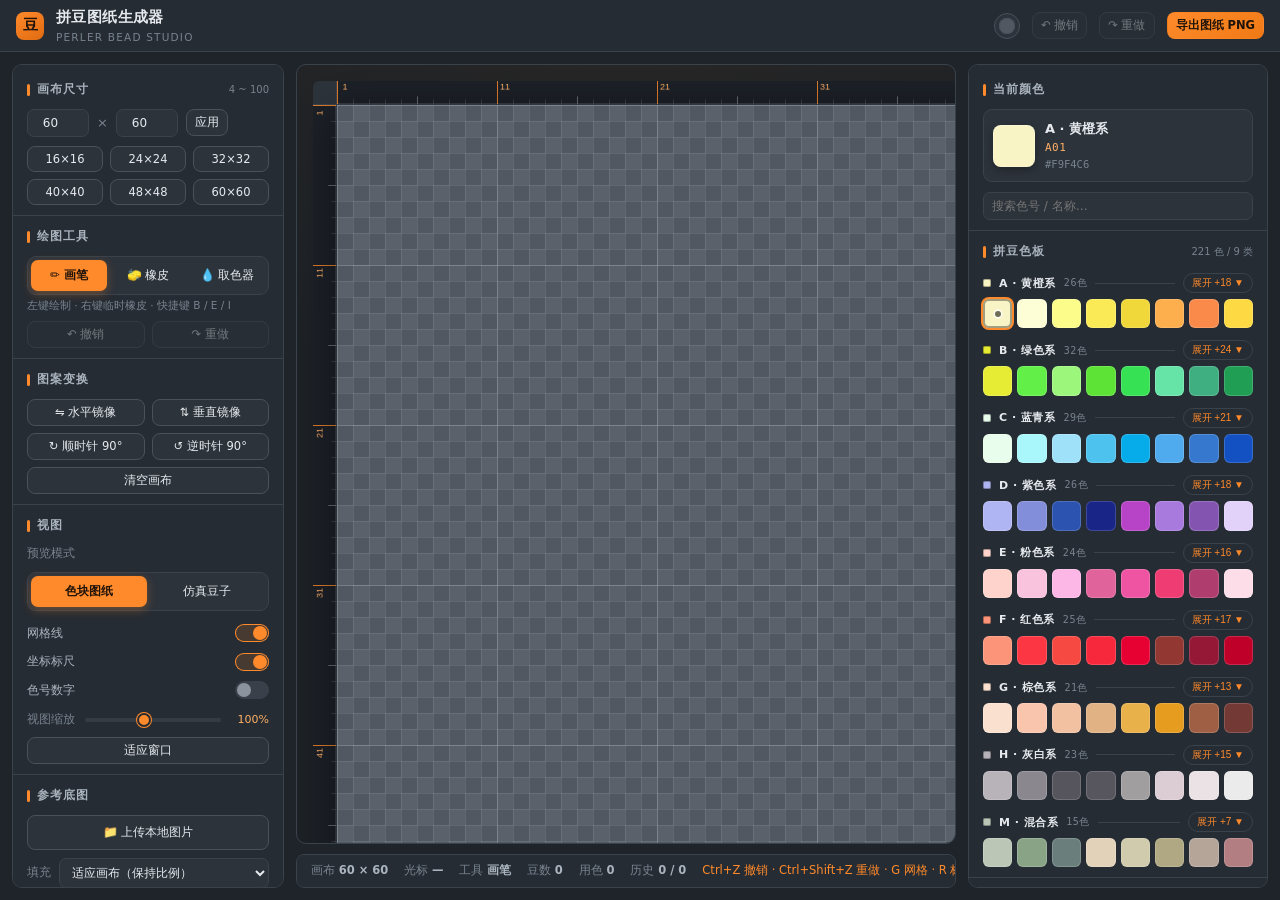
==== commit 31d8572d: "PDv1.2 主题切换：4 套（石墨灰/中性灰/浅色纸感/深夜），顶栏色点 + 浮层，localStorage 记忆" ====
--- a/perler-bead-studio.html
+++ b/perler-bead-studio.html
@@ -6,24 +6,93 @@
 <title>拼豆图纸生成器 · Perler Bead Studio</title>
 <style>
 /* ============ 主题变量：暗灰 + 橙色强调 ============ */
+/* ============ 主题变量 ============
+   --stage  画板外的舞台底色（跟随主题）
+   --board / --board2  棋盘格两色，即「选色工作面」。
+   刻意统一保持中性灰：拼豆是选色的活儿，工作面一偏色，豆色判断就跟着偏。
+   浅色主题下 --board 提亮一档，避免在白界面里像个黑洞，但仍在中性灰区间。
+*/
 :root{
-  --bg:#131518;
-  --panel:#191c21;
-  --panel2:#1f232a;
-  --panel3:#262b33;
-  --line:#2c323a;
-  --line2:#3a424c;
-  --text:#e4e8ee;
-  --text2:#a6b0bb;
-  --muted:#6f7a86;
+  /* —— 默认主题：石墨灰 —— */
+  --bg:#1f242a;
+  --panel:#262c33;
+  --panel2:#2d333b;
+  --panel3:#353c45;
+  --line:#3a424c;
+  --line2:#48515c;
+  --text:#e6eaef;
+  --text2:#aab4bf;
+  --muted:#78838f;
   --accent:#ff8a2b;
   --accent2:#ffb066;
   --accent-soft:rgba(255,138,43,.15);
   --danger:#e5534b;
   --ok:#4caf7d;
+  --stage:#1c2126;
+  --board:#525861;
+  --board2:#5b616a;
+  --glow:rgba(255,138,43,.05);
+  --shadow:0 10px 40px rgba(0,0,0,.45);
+  --shadow2:0 8px 26px rgba(0,0,0,.5);
+  --sb:#3d444e;
+  --tg:#39404a;
+  --tgh:#454d58;
+  --tgk:#8b949e;
+  --tgkb:transparent;
+  --rbg:#1c2027;                        /* 标尺底色 */
+  --rline:rgba(255,255,255,.13);        /* 次刻度 / 分隔线 */
+  --rmid:rgba(255,255,255,.32);         /* 中刻度 */
+  --rmajor:rgba(255,138,43,.85);        /* 主刻度（10 格） */
+  --rnum:#ffb066;                       /* 刻度数字 */
   --radius:10px;
   --rs:24px;              /* 标尺厚度（隐藏时为 0） */
   --z:1;                  /* 视图缩放 */
+}
+
+/* —— 主题：中性灰（选色最准） —— */
+[data-theme="neutral"]{
+  --bg:#2b3036; --panel:#333940; --panel2:#3a4048; --panel3:#434951;
+  --line:#474e57; --line2:#555d67;
+  --text:#e8ebee; --text2:#b0b7bf; --muted:#7f878f;
+  --accent:#ff8a2b; --accent2:#ffb066; --accent-soft:rgba(255,138,43,.16);
+  --stage:#262b31; --board:#5a5f65; --board2:#63686e;
+  --glow:rgba(255,138,43,.045);
+  --shadow:0 10px 40px rgba(0,0,0,.35);
+  --sb:#4a515a;
+  --tg:#454c55; --tgh:#525a63; --tgk:#9aa1a9;
+  --rbg:#232830; --rline:rgba(255,255,255,.15); --rmid:rgba(255,255,255,.34);
+  --rmajor:rgba(255,138,43,.9); --rnum:#ffb066;
+}
+
+/* —— 主题：浅色纸感 —— */
+[data-theme="paper"]{
+  --bg:#f2f0ec; --panel:#fbfaf7; --panel2:#ffffff; --panel3:#f0ede7;
+  --line:#ddd8cf; --line2:#cbc5ba;
+  --text:#1d2126; --text2:#545b63; --muted:#8a9098;
+  --accent:#d4620a; --accent2:#a94e07; --accent-soft:rgba(212,98,10,.12);
+  --danger:#c93f37; --ok:#2f8a5e;
+  --stage:#e8e5de; --board:#8e9298; --board2:#979ba0;
+  --glow:rgba(212,98,10,.04);
+  --shadow:0 8px 28px rgba(0,0,0,.16);
+  --shadow2:0 8px 26px rgba(0,0,0,.18);
+  --sb:#c8c3b9;
+  --tg:#ddd8cf; --tgh:#cfc9bf; --tgk:#ffffff; --tgkb:#c0bab0;
+  --rbg:#6b7076; --rline:rgba(255,255,255,.26); --rmid:rgba(255,255,255,.46);
+  --rmajor:#ffb04d; --rnum:#ffd9b0;
+}
+
+/* —— 主题：深夜 —— */
+[data-theme="midnight"]{
+  --bg:#131518; --panel:#191c21; --panel2:#1f232a; --panel3:#262b33;
+  --line:#2c323a; --line2:#3a424c;
+  --text:#e4e8ee; --text2:#a6b0bb; --muted:#6f7a86;
+  --accent:#ff8a2b; --accent2:#ffb066; --accent-soft:rgba(255,138,43,.15);
+  --stage:#131518; --board:#4a4f55; --board2:#53585e;
+  --glow:rgba(255,138,43,.05);
+  --sb:#333a43;
+  --tg:#39404a; --tgh:#454d58; --tgk:#8b949e;
+  --rbg:#171a20; --rline:rgba(255,255,255,.12); --rmid:rgba(255,255,255,.30);
+  --rmajor:rgba(255,138,43,.85); --rnum:#ffb066;
 }
 *{box-sizing:border-box}
 html,body{height:100%}
@@ -35,10 +104,10 @@
 /* ============ 滚动条 ============ */
 ::-webkit-scrollbar{width:10px;height:10px}
 ::-webkit-scrollbar-track{background:transparent}
-::-webkit-scrollbar-thumb{background:#333a43;border-radius:8px;border:2px solid transparent;background-clip:padding-box;transition:background .18s}
+::-webkit-scrollbar-thumb{background:var(--sb);border-radius:8px;border:2px solid transparent;background-clip:padding-box;transition:background .18s}
 ::-webkit-scrollbar-thumb:hover{background:var(--accent);background-clip:padding-box}
 ::-webkit-scrollbar-corner{background:transparent}
-*{scrollbar-width:thin;scrollbar-color:#333a43 transparent}
+*{scrollbar-width:thin;scrollbar-color:var(--sb) transparent}
 
 /* ============ 骨架布局 ============ */
 .app{height:100vh;display:flex;flex-direction:column}
@@ -93,7 +162,7 @@
 .btn.sm{padding:5px 8px;font-size:11.5px}
 .btn.pri{background:linear-gradient(145deg,var(--accent),#ef7a15);border-color:transparent;color:#20130a;font-weight:700}
 .btn.pri:hover{filter:brightness(1.08);color:#20130a}
-.btn.dgr:hover{border-color:var(--danger);color:#ff8c85;box-shadow:0 4px 12px rgba(229,83,75,.14)}
+.btn.dgr:hover{border-color:var(--danger);color:var(--danger);box-shadow:0 4px 12px rgba(229,83,75,.14)}
 .btn.block{width:100%}
 
 .seg{display:flex;background:var(--panel2);border:1px solid var(--line);border-radius:9px;padding:3px;gap:3px}
@@ -130,11 +199,11 @@
 .sw span{flex:1;font-size:12px;color:var(--text2)}
 .sw:hover span{color:var(--text)}
 .tg{
-  width:34px;height:18px;border-radius:10px;background:#39404a;position:relative;
+  width:34px;height:18px;border-radius:10px;background:var(--tg);position:relative;
   flex:0 0 auto;transition:.2s;box-shadow:inset 0 0 0 1px transparent;
 }
-.tg::after{content:"";position:absolute;top:2px;left:2px;width:14px;height:14px;border-radius:50%;background:#8b949e;transition:.2s}
-.sw:hover .tg{background:#454d58}
+.tg::after{content:"";position:absolute;top:2px;left:2px;width:14px;height:14px;border-radius:50%;background:var(--tgk);box-shadow:inset 0 0 0 1px var(--tgkb);transition:.2s}
+.sw:hover .tg{background:var(--tgh)}
 .tg.on{background:var(--accent-soft);box-shadow:inset 0 0 0 1px var(--accent)}
 .tg.on::after{left:18px;background:var(--accent)}
 .val{font-size:11px;color:var(--accent2);font-variant-numeric:tabular-nums;min-width:38px;text-align:right}
@@ -145,8 +214,8 @@
 .stage{
   flex:1 1 auto;min-height:0;display:grid;overflow:auto;padding:16px;
   background:
-    radial-gradient(900px 500px at 50% 0%,rgba(255,138,43,.05),transparent 70%),
-    var(--panel);
+    radial-gradient(900px 500px at 50% 0%,var(--glow),transparent 70%),
+    var(--stage);
   border:1px solid var(--line);border-radius:var(--radius);position:relative;
 }
 /* 关键：用 grid + 子元素 margin:auto 实现水平垂直双向居中，
@@ -165,12 +234,12 @@
 .rtop{border-bottom:1px solid var(--line);border-radius:0 6px 0 0}
 .rleft{border-right:1px solid var(--line);border-radius:0 0 0 6px}
 .holder{
-  position:relative;background-color:#15181b;
+  position:relative;background-color:var(--board);
   background-image:
-    linear-gradient(45deg,#1a1d22 25%,transparent 25%,transparent 75%,#1a1d22 75%),
-    linear-gradient(45deg,#1a1d22 25%,transparent 25%,transparent 75%,#1a1d22 75%);
+    linear-gradient(45deg,var(--board2) 25%,transparent 25%,transparent 75%,var(--board2) 75%),
+    linear-gradient(45deg,var(--board2) 25%,transparent 25%,transparent 75%,var(--board2) 75%);
   background-size:32px 32px;background-position:0 0,16px 16px;
-  border-radius:0 0 6px 0;box-shadow:0 10px 40px rgba(0,0,0,.45);
+  border-radius:0 0 6px 0;box-shadow:var(--shadow);
 }
 #baseCanvas,#patCanvas{position:absolute;left:0;top:0;display:block}
 #patCanvas{cursor:crosshair;touch-action:none}
@@ -242,8 +311,47 @@
 .toast{
   position:fixed;left:50%;bottom:26px;transform:translate(-50%,20px);
   background:var(--panel3);border:1px solid var(--accent);color:var(--text);
-  padding:9px 18px;border-radius:9px;font-size:12px;box-shadow:0 8px 26px rgba(0,0,0,.5);
+  padding:9px 18px;border-radius:9px;font-size:12px;box-shadow:var(--shadow2);
   opacity:0;pointer-events:none;transition:.24s;z-index:99;
+}
+
+/* ============ 主题切换器（顶栏色点 + 浮层） ============ */
+.theme-wrap{position:relative;flex:0 0 auto}
+.theme-dot{
+  width:26px;height:26px;border-radius:50%;padding:0;cursor:pointer;
+  background:var(--panel2);border:1px solid var(--line2);
+  display:grid;place-items:center;transition:.16s;
+}
+.theme-dot:hover{border-color:var(--accent);transform:scale(1.08)}
+.theme-dot i{
+  display:block;width:16px;height:16px;border-radius:50%;
+  background:var(--board);box-shadow:inset 0 0 0 1px var(--line2);
+}
+.theme-dot.open{border-color:var(--accent);box-shadow:0 0 0 3px var(--accent-soft)}
+.theme-pop{
+  position:absolute;top:34px;right:0;width:212px;z-index:60;
+  background:var(--panel2);border:1px solid var(--line2);border-radius:10px;
+  padding:7px;box-shadow:var(--shadow2);
+}
+.theme-pop[hidden]{display:none}
+.tp-t{font-size:10.5px;color:var(--muted);padding:4px 8px 7px;letter-spacing:.5px}
+.tp-item{
+  display:flex;align-items:center;gap:9px;padding:6px 8px;border-radius:6px;
+  cursor:pointer;font-size:12.5px;color:var(--text);transition:.12s;
+}
+.tp-item:hover{background:var(--panel3)}
+.tp-item.on{background:var(--accent-soft)}
+.tp-sw{
+  width:20px;height:20px;border-radius:5px;overflow:hidden;
+  display:flex;flex:0 0 auto;box-shadow:inset 0 0 0 1px var(--line2);
+}
+.tp-sw i{flex:1}
+.tp-name{flex:1}
+.tp-chk{color:var(--accent);font-size:12px;width:12px;text-align:center}
+
+/* 切换主题时的柔和过渡（只作用于外壳，不碰画布） */
+body,.topbar,.panel,.stage,.holder,.btn,input,select{
+  transition:background-color .22s ease,border-color .22s ease,color .22s ease,box-shadow .22s ease;
 }
 .toast.show{opacity:1;transform:translate(-50%,0)}
 </style>
@@ -256,6 +364,13 @@
     <div class="logo">豆</div>
     <div class="brand">拼豆图纸生成器<small>PERLER BEAD STUDIO</small></div>
     <div class="spacer"></div>
+    <div class="theme-wrap">
+      <button class="theme-dot" id="btnTheme" title="外观主题" aria-haspopup="true" aria-expanded="false"><i></i></button>
+      <div class="theme-pop" id="themePop" hidden>
+        <div class="tp-t">外观主题</div>
+        <div id="themeList"></div>
+      </div>
+    </div>
     <button class="btn sm" id="btnUndo" title="撤销 (Ctrl+Z)">↶ 撤销</button>
     <button class="btn sm" id="btnRedo" title="重做 (Ctrl+Shift+Z)">↷ 重做</button>
     <button class="btn sm pri" id="btnExportPng">导出图纸 PNG</button>
@@ -563,6 +678,7 @@
 /* ---------------- 初始化（放在脚本末尾执行，避免 TDZ） ---------------- */
 function boot(){
   S.grid = new Int16Array(S.w*S.h).fill(-1);
+  initTheme();
   buildPalette();
   applySize(S.w,S.h,false);
   pushHistory();
@@ -643,38 +759,48 @@
 function drawRulerX(){
   const c=rTopCtx, w=S.w*CELL, H=RS;
   c.clearRect(0,0,w,H);
-  c.fillStyle="#1c2027"; c.fillRect(0,0,w,H);
+  c.fillStyle=RC.bg; c.fillRect(0,0,w,H);
   c.font='9px Consolas,"Segoe UI",sans-serif'; c.textAlign="center"; c.textBaseline="middle";
   for(let i=0;i<=S.w;i++){
     const x=i*CELL+0.5, major=i%10===0, mid=i%5===0;
-    c.strokeStyle = major?"rgba(255,138,43,.85)":(mid?"rgba(255,255,255,.32)":"rgba(255,255,255,.13)");
+    c.strokeStyle = major?RC.major:(mid?RC.mid:RC.line);
     c.lineWidth = major?1:1;
     c.beginPath(); c.moveTo(x, major?0:H-(major?12:(mid?8:5))); c.lineTo(x,H); c.stroke();
   }
   for(let i=0;i<S.w;i++){
     if(i%10!==0) continue;
-    c.fillStyle="#ffb066";
+    c.fillStyle=RC.num;
     c.fillText(String(i+1), i*CELL+CELL/2, 7);
   }
-  c.strokeStyle="rgba(255,255,255,.14)"; c.beginPath(); c.moveTo(0,H-.5); c.lineTo(w,H-.5); c.stroke();
+  c.strokeStyle=RC.line; c.beginPath(); c.moveTo(0,H-.5); c.lineTo(w,H-.5); c.stroke();
 }
 function drawRulerY(){
   const c=rLeftCtx, W=RS, h=S.h*CELL;
   c.clearRect(0,0,W,h);
-  c.fillStyle="#1c2027"; c.fillRect(0,0,W,h);
+  c.fillStyle=RC.bg; c.fillRect(0,0,W,h);
   c.font='9px Consolas,"Segoe UI",sans-serif'; c.textAlign="center"; c.textBaseline="middle";
   for(let i=0;i<=S.h;i++){
     const y=i*CELL+0.5, major=i%10===0, mid=i%5===0;
-    c.strokeStyle = major?"rgba(255,138,43,.85)":(mid?"rgba(255,255,255,.32)":"rgba(255,255,255,.13)");
+    c.strokeStyle = major?RC.major:(mid?RC.mid:RC.line);
     c.lineWidth = 1;
     c.beginPath(); c.moveTo(major?0:W-(major?12:(mid?8:5)), y); c.lineTo(W,y); c.stroke();
   }
   for(let i=0;i<S.h;i++){
     if(i%10!==0) continue;
     c.save(); c.translate(8, i*CELL+CELL/2); c.rotate(-Math.PI/2);
-    c.fillStyle="#ffb066"; c.fillText(String(i+1),0,0); c.restore();
-  }
-  c.strokeStyle="rgba(255,255,255,.14)"; c.beginPath(); c.moveTo(W-.5,0); c.lineTo(W-.5,h); c.stroke();
+    c.fillStyle=RC.num; c.fillText(String(i+1),0,0); c.restore();
+  }
+  c.strokeStyle=RC.line; c.beginPath(); c.moveTo(W-.5,0); c.lineTo(W-.5,h); c.stroke();
+}
+/* 标尺配色跟随主题：切换主题后刷新一次即可 */
+let RC={bg:"#1c2027",line:"rgba(255,255,255,.13)",mid:"rgba(255,255,255,.32)",
+        major:"rgba(255,138,43,.85)",num:"#ffb066"};
+function refreshRulerColors(){
+  const cs=getComputedStyle(document.documentElement);
+  const g=function(n){const v=cs.getPropertyValue(n).trim();return v||"";};
+  RC={ bg:g("--rbg")||RC.bg, line:g("--rline")||RC.line, mid:g("--rmid")||RC.mid,
+       major:g("--rmajor")||RC.major, num:g("--rnum")||RC.num };
+  drawRulers();
 }
 
 /* =========================================================================
@@ -1310,6 +1436,69 @@
 let rt=null;
 window.addEventListener("resize",function(){ clearTimeout(rt); rt=setTimeout(function(){ applyZoom(); },120); });
 
+/* =========================================================================
+   外观主题切换（顶栏色点 + 浮层，选择写入 localStorage）
+   ========================================================================= */
+const THEME_KEY = "pbs.theme";
+// sw = 浮层里的双色预览 [面板色, 画布棋盘格色]
+const THEMES = [
+  {id:"graphite", name:"石墨灰",   sw:["#262c33","#525861"]},
+  {id:"neutral",  name:"中性灰",   sw:["#333940","#5a5f65"]},
+  {id:"paper",    name:"浅色纸感", sw:["#fbfaf7","#8e9298"]},
+  {id:"midnight", name:"深夜",     sw:["#191c21","#4a4f55"]}
+];
+
+function buildThemeList(){
+  const box=$("themeList"); box.innerHTML="";
+  THEMES.forEach(function(t){
+    const el=document.createElement("div");
+    el.className="tp-item"; el.dataset.theme=t.id;
+    el.innerHTML='<span class="tp-sw"><i style="background:'+t.sw[0]+'"></i>'
+               + '<i style="background:'+t.sw[1]+'"></i></span>'
+               + '<span class="tp-name">'+t.name+'</span>'
+               + '<span class="tp-chk"></span>';
+    el.addEventListener("click",function(){ applyTheme(t.id); closeThemePop(); });
+    box.appendChild(el);
+  });
+}
+function applyTheme(id){
+  const t=THEMES.filter(function(x){return x.id===id;})[0];
+  if(!t) id="graphite";
+  document.documentElement.setAttribute("data-theme", id);
+  try{ localStorage.setItem(THEME_KEY, id); }catch(e){}
+  document.querySelectorAll(".tp-item").forEach(function(el){
+    const on = el.dataset.theme===id;
+    el.classList.toggle("on", on);
+    el.querySelector(".tp-chk").textContent = on ? "✓" : "";
+  });
+  $("themePop").querySelector(".tp-t").textContent = "外观主题 · "+t.name;
+  refreshRulerColors();
+}
+function initTheme(){
+  let id=null;
+  try{ id=localStorage.getItem(THEME_KEY); }catch(e){}
+  if(!id || !THEMES.some(function(t){return t.id===id;})) id="graphite";
+  buildThemeList();
+  applyTheme(id);
+}
+function openThemePop(){
+  $("themePop").hidden=false;
+  $("btnTheme").classList.add("open");
+  $("btnTheme").setAttribute("aria-expanded","true");
+}
+function closeThemePop(){
+  $("themePop").hidden=true;
+  $("btnTheme").classList.remove("open");
+  $("btnTheme").setAttribute("aria-expanded","false");
+}
+$("btnTheme").addEventListener("click",function(e){
+  e.stopPropagation();
+  $("themePop").hidden ? openThemePop() : closeThemePop();
+});
+$("themePop").addEventListener("click",function(e){ e.stopPropagation(); });
+document.addEventListener("click",function(){ if(!$("themePop").hidden) closeThemePop(); });
+window.addEventListener("keydown",function(e){ if(e.key==="Escape") closeThemePop(); });
+
 /* ---------------- 启动 ---------------- */
 boot();
 </script>
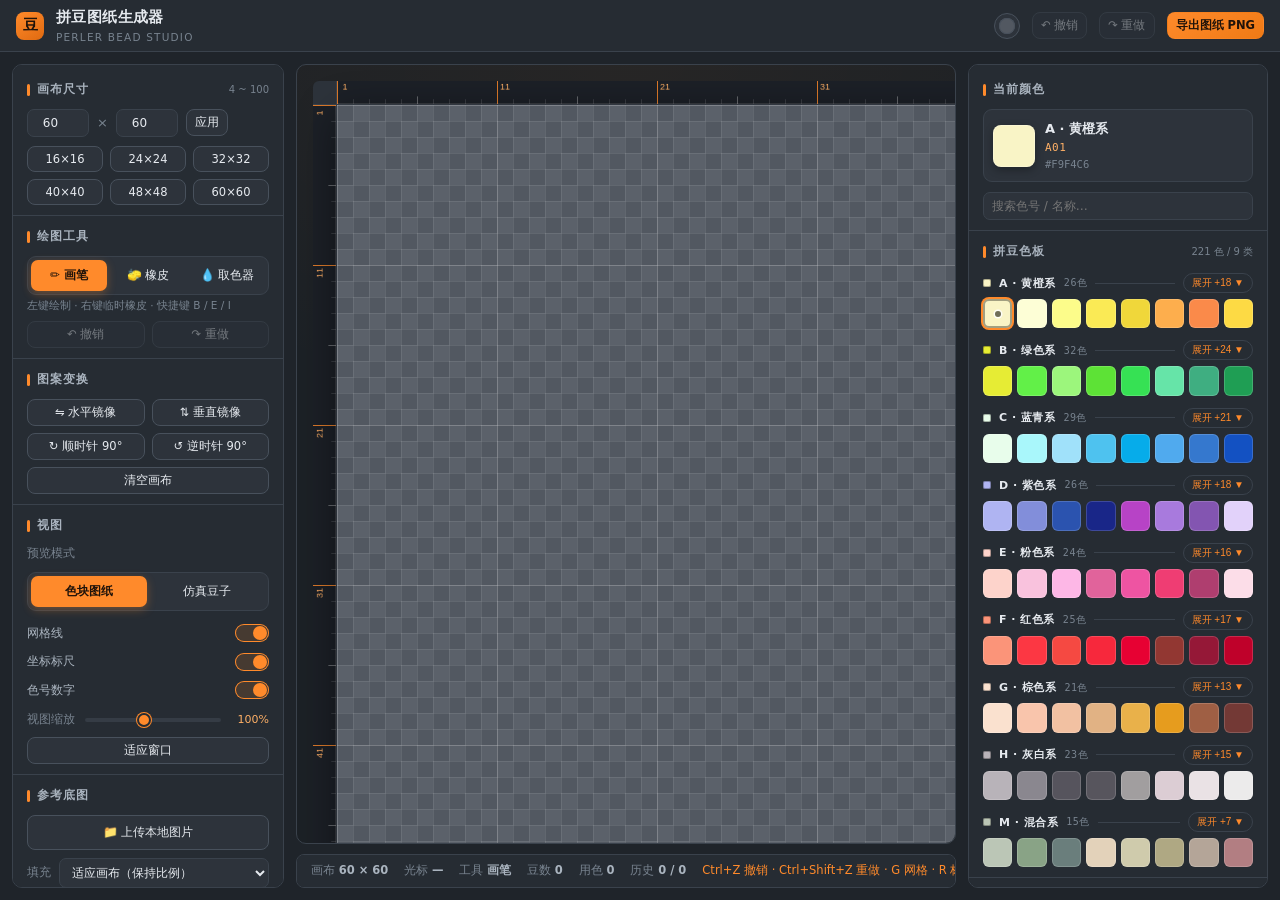
==== commit 17895df0: "PDv1.3: 图纸生成时自动标注色号 (描边halo + 默认开启)" ====
--- a/perler-bead-studio.html
+++ b/perler-bead-studio.html
@@ -434,7 +434,7 @@
         <div style="height:8px"></div>
         <div class="sw" data-sw="grid"><span>网格线</span><i class="tg on"></i></div>
         <div class="sw" data-sw="ruler"><span>坐标标尺</span><i class="tg on"></i></div>
-        <div class="sw" data-sw="code"><span>色号数字</span><i class="tg"></i></div>
+        <div class="sw" data-sw="code"><span>色号数字</span><i class="tg on"></i></div>
         <div class="row" style="margin-top:6px">
           <label class="lb">视图缩放</label>
           <input type="range" id="rgZoom" min="25" max="200" step="5" value="100">
@@ -660,7 +660,7 @@
   tool:"brush",
   color:0,
   mode:"block",              // block | bead
-  showGrid:true, showRuler:true, showCode:false,
+  showGrid:true, showRuler:true, showCode:true,
   showImg:true, dither:false,
   fit:"contain", alpha:0.55,
   zoom:1,
@@ -851,10 +851,16 @@
     }
   }
   if(withCode){
-    const f = Math.max(5, Math.round(cell*0.38));
+    const f = Math.max(5, Math.round(cell*0.32));
     c.font = '700 '+f+'px Consolas,"Segoe UI",sans-serif';
     c.textAlign="center"; c.textBaseline="middle";
-    c.fillStyle = print ? textOn(p.h) : textOn(p.h);
+    // 主字 + 反色描边：在中色（黄/粉/玫红）上更可读
+    const txt = textOn(p.h);
+    c.strokeStyle = txt.indexOf("0,0,0")>=0 ? "rgba(255,255,255,.55)" : "rgba(0,0,0,.55)";
+    c.lineWidth = Math.max(1, Math.round(cell*0.06));
+    c.lineJoin = "round";
+    c.strokeText(p.c, cx, cy+0.5);
+    c.fillStyle = txt;
     c.fillText(p.c, cx, cy+0.5);
   }
 }
@@ -1330,9 +1336,23 @@
 });
 
 /* 导出 */
-function download(name,url){
-  const a=document.createElement("a"); a.href=url; a.download=name;
-  document.body.appendChild(a); a.click(); a.remove();
+/* 下载文件。
+   注意：页面被嵌在预览面板的 iframe 里时，a[download] 会被浏览器静默忽略
+   （点了没反应、也不报错）。这里检测到 iframe 就直接新窗口打开，
+   用户右键「另存为」即可。返回 true 表示已直接下载。 */
+function download(name,url,revoke){
+  const clean=function(){ if(revoke) setTimeout(function(){ URL.revokeObjectURL(url); },4000); };
+  try{
+    if(window.self!==window.top) throw new Error("in-iframe");
+    const a=document.createElement("a");
+    a.href=url; a.download=name; a.rel="noopener";
+    document.body.appendChild(a); a.click(); a.remove();
+    clean(); return true;
+  }catch(e){
+    let w=null;
+    try{ w=window.open(url,"_blank"); }catch(e2){}
+    clean(); return !!w;
+  }
 }
 function exportPNG(){
   const scale=2, cell=CELL*scale, W=S.w, H=S.h;
@@ -1342,11 +1362,22 @@
   c.fillStyle="#ffffff"; c.fillRect(0,0,cv.width,cv.height);
   for(let y=0;y<H;y++) for(let x=0;x<W;x++){
     const v=S.grid[y*W+x]; if(v<0) continue;
-    drawCell(c, x*cell, y*cell, cell, PALETTE[v], S.mode, S.showCode, true);
+    // 图纸导出时强制画色号 —— 用户要的是“图纸生成时标注色号”，与屏幕开关无关
+    drawCell(c, x*cell, y*cell, cell, PALETTE[v], S.mode, true, true);
   }
   if(S.showGrid) drawGridLines(c,W,H,cell,true);
-  download("perler-"+W+"x"+H+".png", cv.toDataURL("image/png"));
-  toast("图纸 PNG 已导出");
+  const fname="perler-"+W+"x"+H+".png";
+  // 用 toBlob 而不是 toDataURL：blob 更省内存，且不受 data: URL 的长度/下载限制
+  if(cv.toBlob){
+    cv.toBlob(function(blob){
+      if(!blob){ toast("导出失败，请重试"); return; }
+      const saved=download(fname, URL.createObjectURL(blob), true);
+      toast(saved ? ("图纸 PNG 已导出："+fname) : "已新窗口打开，右键「图片另存为」");
+    },"image/png");
+  }else{
+    const saved=download(fname, cv.toDataURL("image/png"), false);
+    toast(saved ? ("图纸 PNG 已导出："+fname) : "已新窗口打开，右键「图片另存为」");
+  }
 }
 function statLines(){
   const counts=new Map();
@@ -1361,9 +1392,8 @@
   const total=arr.reduce(function(s,e){return s+e[1];},0);
   csv+="合计,,,,"+total+"\n";
   const url=URL.createObjectURL(new Blob([csv],{type:"text/csv;charset=utf-8"}));
-  download("perler-bom.csv", url);
-  setTimeout(function(){URL.revokeObjectURL(url);},3000);
-  toast("用料 CSV 已导出");
+  const saved=download("perler-bom.csv", url, true);
+  toast(saved ? "用料 CSV 已导出：perler-bom.csv" : "已新窗口打开 CSV，请手动保存");
 }
 function copyList(){
   const arr=statLines();
@@ -1383,9 +1413,8 @@
 function saveProject(){
   const obj={v:1,w:S.w,h:S.h,mode:S.mode,d:Array.from(S.grid)};
   const url=URL.createObjectURL(new Blob([JSON.stringify(obj)],{type:"application/json"}));
-  download("perler-project.json",url);
-  setTimeout(function(){URL.revokeObjectURL(url);},3000);
-  toast("项目已保存");
+  const saved=download("perler-project.json",url,true);
+  toast(saved ? "项目已保存：perler-project.json" : "已新窗口打开项目文件，请手动保存");
 }
 $("fileProj").addEventListener("change",function(e){
   const f=e.target.files&&e.target.files[0]; if(!f) return;
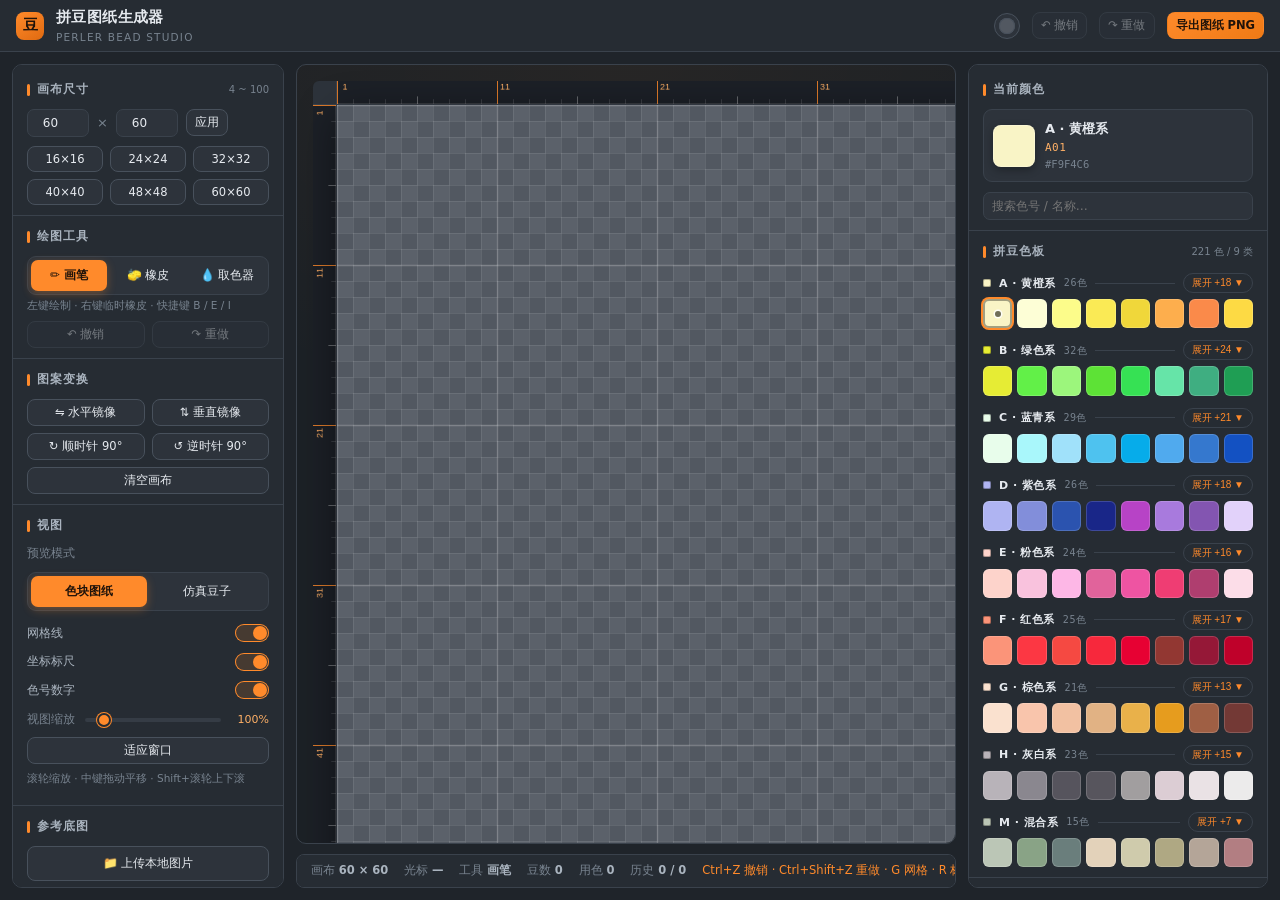
==== commit bbee9bfe: "PDv1.4: 滚轮缩放（25%~800%，zoom-to-cursor，中键平移）+ 4K 自适应导出（倍率 1~40）" ====
--- a/perler-bead-studio.html
+++ b/perler-bead-studio.html
@@ -218,6 +218,8 @@
     var(--stage);
   border:1px solid var(--line);border-radius:var(--radius);position:relative;
 }
+.stage.panning{cursor:grabbing;user-select:none}
+.stage.panning .holder{cursor:grabbing}
 /* 关键：用 grid + 子元素 margin:auto 实现水平垂直双向居中，
    内容超出时不裁切顶部/左侧（justify-content:center 会导致画布偏上被裁） */
 .zoomwrap{margin:auto;transform-origin:0 0}
@@ -437,10 +439,11 @@
         <div class="sw" data-sw="code"><span>色号数字</span><i class="tg on"></i></div>
         <div class="row" style="margin-top:6px">
           <label class="lb">视图缩放</label>
-          <input type="range" id="rgZoom" min="25" max="200" step="5" value="100">
+          <input type="range" id="rgZoom" min="25" max="800" step="5" value="100">
           <span class="val" id="lbZoom">100%</span>
         </div>
         <button class="btn sm block" id="btnFit">适应窗口</button>
+        <div class="hint" style="margin-top:6px">滚轮缩放 · 中键拖动平移 · Shift+滚轮上下滚</div>
       </div>
 
       <div class="sec">
@@ -469,6 +472,16 @@
 
       <div class="sec">
         <div class="sec-t">导出 / 项目</div>
+        <div class="row">
+          <label class="lb">图纸画质</label>
+          <select id="selExportScale">
+            <option value="auto" selected>4K 自适应（长边 3840px）</option>
+            <option value="4">超清 4×（64px/格）</option>
+            <option value="2">高清 2×（32px/格）</option>
+            <option value="1">标准 1×（16px/格）</option>
+          </select>
+        </div>
+        <div class="hint" id="hintExport" style="margin:-4px 0 8px">当前：—</div>
         <div class="grid2">
           <button class="btn sm" id="btnExportPng2">图纸 PNG</button>
           <button class="btn sm" id="btnExportCsv">用料 CSV</button>
@@ -684,6 +697,7 @@
   pushHistory();
   selectColor(0);
   updateStatus();
+  updateExportHint();
 }
 
 /* =========================================================================
@@ -718,7 +732,11 @@
   layoutRulers();
   applyZoom();
   drawBase(); drawPattern(); drawRulers(); updateStats(); updateStatus();
-}
+  updateExportHint();
+}
+
+const ZMIN=0.25, ZMAX=8;
+function clampZ(z){ return Math.max(ZMIN, Math.min(ZMAX, Math.round(z*100)/100)); }
 
 function applyZoom(){
   stack.style.setProperty("--z", S.zoom);
@@ -730,12 +748,63 @@
   $("rgZoom").value = Math.round(S.zoom*100);
 }
 
+/* 以某个屏幕点为锚点缩放：该点在画布内容里的位置保持不动。
+   zoomwrap 用 margin:auto 居中，缩放后其 offsetLeft/offsetTop 会变，
+   所以必须先记旧位置算出内容坐标 u,v，applyZoom 之后再按新位置反解 scroll。 */
+function zoomAt(z, clientX, clientY){
+  const nz = clampZ(z);
+  if(nz === S.zoom) return;
+  const r = stage.getBoundingClientRect();
+  const mx = clientX - r.left, my = clientY - r.top;   // 鼠标在 stage 视口内的位置
+  const zr = zoomwrap;
+  const Lx = zr.offsetLeft, Ly = zr.offsetTop;         // 缩放前 zoomwrap 在内容区的左上角
+  const u = (stage.scrollLeft + mx - Lx) / S.zoom;     // 该点对应的 zoomwrap 内未缩放坐标
+  const v = (stage.scrollTop  + my - Ly) / S.zoom;
+  S.zoom = nz;
+  applyZoom();
+  const Lx2 = zr.offsetLeft, Ly2 = zr.offsetTop;       // 缩放后位置（居中会重算）
+  stage.scrollLeft = Lx2 + u*nz - mx;
+  stage.scrollTop  = Ly2 + v*nz - my;
+}
+
+/* 滚轮缩放：无修饰键 = 以光标为锚点缩放；Shift+滚轮 = 交还原生滚动 */
+stage.addEventListener("wheel", function(e){
+  if(e.shiftKey) return;
+  e.preventDefault();
+  const dir = e.deltaY < 0 ? 1 : -1;
+  const step = e.deltaMode === 1 ? 0.25 : 0.12;        // 行滚动时步子大一点
+  zoomAt(S.zoom * (dir > 0 ? 1+step : 1/(1+step)), e.clientX, e.clientY);
+}, {passive:false});
+
+/* 中键拖动平移（不影响画笔：画笔在 pointerdown 处直接让位给 pan） */
+stage.addEventListener("pointerdown", function(e){
+  if(e.button!==1) return;
+  e.preventDefault();
+  startPan(e);
+});
+let panning=false, panX=0, panY=0;
+function startPan(e){
+  panning=true; panX=e.clientX; panY=e.clientY;
+  stage.classList.add("panning");
+  try{ stage.setPointerCapture(e.pointerId); }catch(err){}
+}
+stage.addEventListener("pointermove", function(e){
+  if(!panning) return;
+  stage.scrollLeft -= (e.clientX - panX);
+  stage.scrollTop  -= (e.clientY - panY);
+  panX=e.clientX; panY=e.clientY;
+});
+function endPan(){ if(!panning) return; panning=false; stage.classList.remove("panning"); }
+window.addEventListener("pointerup", endPan);
+window.addEventListener("pointercancel", endPan);
+stage.addEventListener("auxclick", function(e){ if(e.button===1) e.preventDefault(); });
+
 function fitToView(){
   const rs = S.showRuler ? RS : 0;
   const w = rs + S.w*CELL, h = rs + S.h*CELL;
   const pad = 40;
-  const z = Math.min((stage.clientWidth-pad)/w, (stage.clientHeight-pad)/h, 2);
-  S.zoom = Math.max(0.25, Math.min(2, Math.round(z*100)/100));
+  const z = Math.min((stage.clientWidth-pad)/w, (stage.clientHeight-pad)/h, ZMAX);
+  S.zoom = clampZ(z);
   applyZoom();
 }
 
@@ -825,6 +894,18 @@
   const [r,g,b]=hex2rgb(hex);
   const l=(0.299*r+0.587*g+0.114*b)/255;
   return l>0.56 ? "rgba(0,0,0,.78)" : "rgba(255,255,255,.88)";
+}
+
+/* 色号文字配色。strong=true 用于导出图纸：提高不透明度 + 加重描边，
+   在大图（4K）上笔画更实、更锐利。返回 {fill, halo}。 */
+function codeInk(hex,strong){
+  const [r,g,b]=hex2rgb(hex);
+  const l=(0.299*r+0.587*g+0.114*b)/255;
+  return l>0.56
+    ? { fill: strong?"rgba(0,0,0,.94)"      :"rgba(0,0,0,.78)",
+        halo: strong?"rgba(255,255,255,.85)":"rgba(255,255,255,.55)" }
+    : { fill: strong?"rgba(255,255,255,.98)":"rgba(255,255,255,.88)",
+        halo: strong?"rgba(0,0,0,.85)"      :"rgba(0,0,0,.55)" };
 }
 
 /** 绘制单个单元格（x,y 为左上角，尺寸 cell） */
@@ -851,16 +932,18 @@
     }
   }
   if(withCode){
-    const f = Math.max(5, Math.round(cell*0.32));
+    // 导出时字号放大到 0.36 倍格宽（4K 下约 23px），并加粗描边，保证清晰可辨
+    const ratio = print ? 0.36 : 0.32;
+    const f = Math.max(5, Math.round(cell*ratio));
     c.font = '700 '+f+'px Consolas,"Segoe UI",sans-serif';
     c.textAlign="center"; c.textBaseline="middle";
     // 主字 + 反色描边：在中色（黄/粉/玫红）上更可读
-    const txt = textOn(p.h);
-    c.strokeStyle = txt.indexOf("0,0,0")>=0 ? "rgba(255,255,255,.55)" : "rgba(0,0,0,.55)";
-    c.lineWidth = Math.max(1, Math.round(cell*0.06));
-    c.lineJoin = "round";
+    const ink = codeInk(p.h, print);
+    c.strokeStyle = ink.halo;
+    c.lineWidth = Math.max(1, print ? cell*0.075 : Math.round(cell*0.06));
+    c.lineJoin = "round"; c.miterLimit = 2;
     c.strokeText(p.c, cx, cy+0.5);
-    c.fillStyle = txt;
+    c.fillStyle = ink.fill;
     c.fillText(p.c, cx, cy+0.5);
   }
 }
@@ -881,17 +964,27 @@
   if(S.showGrid) drawGridLines(c,W,H,CELL,false);
 }
 
+/* 网格线粗细随格子尺寸走：屏幕 16px 格仍是 1px 细线，
+   4K 导出（格子 64px 以上）自动加粗，否则线会被"稀释"到几乎看不见。 */
 function drawGridLines(c,W,H,cell,print){
-  c.lineWidth=1;
+  const thin = Math.max(1, cell/24);
+  const bold = Math.max(1, cell/12);
+  const snap = function(v,w){ return w%2===0 ? Math.round(v) : Math.round(v)+0.5; };
   for(let x=0;x<=W;x++){
-    c.strokeStyle = print ? (x%10===0?"rgba(0,0,0,.42)":"rgba(0,0,0,.16)")
-                          : (x%10===0?"rgba(255,255,255,.22)":"rgba(255,255,255,.09)");
-    c.beginPath(); c.moveTo(x*cell+0.5,0); c.lineTo(x*cell+0.5,H*cell); c.stroke();
+    const major = x%10===0, lw = major?bold:thin;
+    c.lineWidth = lw;
+    c.strokeStyle = print ? (major?"rgba(0,0,0,.46)":"rgba(0,0,0,.17)")
+                          : (major?"rgba(255,255,255,.22)":"rgba(255,255,255,.09)");
+    const px = snap(x*cell, lw);
+    c.beginPath(); c.moveTo(px,0); c.lineTo(px,H*cell); c.stroke();
   }
   for(let y=0;y<=H;y++){
-    c.strokeStyle = print ? (y%10===0?"rgba(0,0,0,.42)":"rgba(0,0,0,.16)")
-                          : (y%10===0?"rgba(255,255,255,.22)":"rgba(255,255,255,.09)");
-    c.beginPath(); c.moveTo(0,y*cell+0.5); c.lineTo(W*cell,y*cell+0.5); c.stroke();
+    const major = y%10===0, lw = major?bold:thin;
+    c.lineWidth = lw;
+    c.strokeStyle = print ? (major?"rgba(0,0,0,.46)":"rgba(0,0,0,.17)")
+                          : (major?"rgba(255,255,255,.22)":"rgba(255,255,255,.09)");
+    const py = snap(y*cell, lw);
+    c.beginPath(); c.moveTo(0,py); c.lineTo(W*cell,py); c.stroke();
   }
 }
 
@@ -1076,6 +1169,7 @@
 
 patCv.addEventListener("contextmenu",function(e){e.preventDefault();});
 patCv.addEventListener("pointerdown",function(e){
+  if(e.button===1) return;                 // 中键让位给平移
   const c=cellFromEvent(e); if(!c) return;
   try{ patCv.setPointerCapture(e.pointerId); }catch(err){}
   tempEraser = (e.button===2);
@@ -1313,8 +1407,9 @@
 $("btnRotL").addEventListener("click",function(){ rotate90(false); });
 $("btnClear").addEventListener("click",clearCanvas);
 
-$("rgZoom").addEventListener("input",function(){ S.zoom=this.value/100; applyZoom(); });
+$("rgZoom").addEventListener("input",function(){ S.zoom=clampZ(this.value/100); applyZoom(); });
 $("btnFit").addEventListener("click",fitToView);
+$("selExportScale").addEventListener("change", updateExportHint);
 $("rgAlpha").addEventListener("input",function(){
   S.alpha=this.value/100; $("lbAlpha").textContent=this.value+"%"; drawBase();
 });
@@ -1354,8 +1449,29 @@
     clean(); return !!w;
   }
 }
+/* 导出倍数：auto = 长边凑到 3840px（4K），倍率 1~40（每格 16~640px）。
+   倍率上限 40 是为了让 8×8、16×16 这类小画布也能真正给到 3840 长边；
+   再受浏览器 canvas 上限保护（单边 ≤16384、总面积 ≤1.2 亿像素），超了就自动降档。 */
+function exportScale(){
+  const v=$("selExportScale").value;
+  let sc = (v==="auto")
+    ? Math.max(1, Math.min(40, Math.ceil(3840/(Math.max(S.w,S.h)*CELL))))
+    : (+v || 1);
+  const MAXSIDE=16384, MAXAREA=120e6;
+  while(sc>1){
+    const pw=S.w*CELL*sc, ph=S.h*CELL*sc;
+    if(pw<=MAXSIDE && ph<=MAXSIDE && pw*ph<=MAXAREA) break;
+    sc--;
+  }
+  return sc;
+}
+function updateExportHint(){
+  const sc=exportScale(), pw=S.w*CELL*sc, ph=S.h*CELL*sc;
+  $("hintExport").textContent =
+    "当前："+pw+" × "+ph+" px（"+S.w+"×"+S.h+" 格 / 每格 "+Math.round(CELL*sc)+"px）";
+}
 function exportPNG(){
-  const scale=2, cell=CELL*scale, W=S.w, H=S.h;
+  const scale=exportScale(), cell=CELL*scale, W=S.w, H=S.h;
   const cv=document.createElement("canvas");
   cv.width=W*cell; cv.height=H*cell;
   const c=cv.getContext("2d");
@@ -1366,7 +1482,9 @@
     drawCell(c, x*cell, y*cell, cell, PALETTE[v], S.mode, true, true);
   }
   if(S.showGrid) drawGridLines(c,W,H,cell,true);
-  const fname="perler-"+W+"x"+H+".png";
+  const fname="perler-"+W+"x"+H+"-"+cv.width+"px.png";
+  const big = cv.width>=3000 || cv.height>=3000;
+  if(big) toast("正在生成 "+cv.width+"×"+cv.height+" 图纸…");
   // 用 toBlob 而不是 toDataURL：blob 更省内存，且不受 data: URL 的长度/下载限制
   if(cv.toBlob){
     cv.toBlob(function(blob){
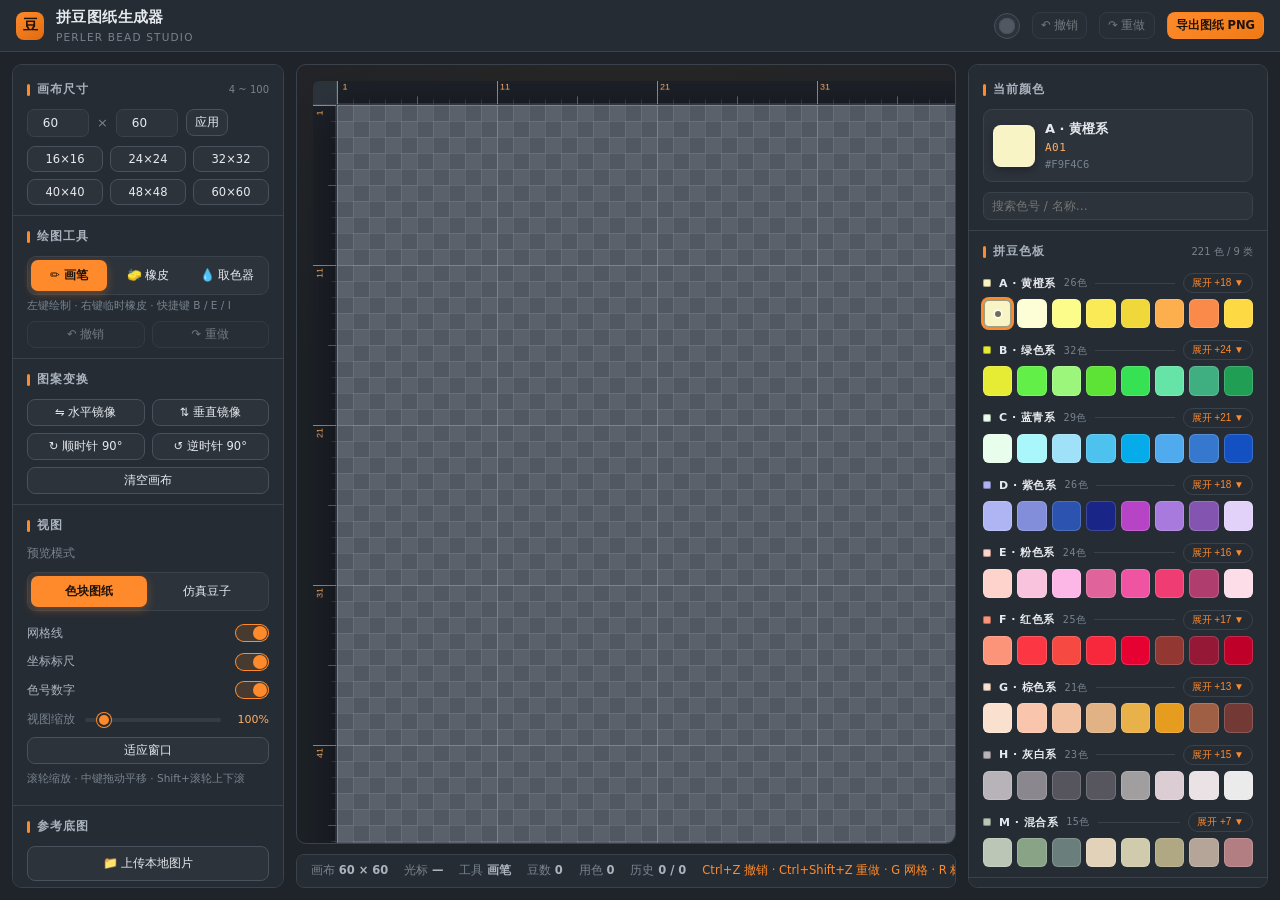
==== commit a4bc28a8: "PDv1.5: 照片转星露谷风Q版拼豆图纸 - 左侧新增「AI 生图提示词」区：整套规范固化为可复制模板（主体描述可填），含完整负面要求 - 图片转图纸前置三项像素优化（独立开关）：   * deno" ====
--- a/perler-bead-studio.html
+++ b/perler-bead-studio.html
@@ -142,6 +142,8 @@
 }
 .sec-t::before{content:"";width:3px;height:12px;border-radius:2px;background:var(--accent)}
 .sec-t .tail{margin-left:auto;font-size:10px;color:var(--muted);font-weight:400;letter-spacing:0}
+.sub-t{font-size:10.5px;color:var(--muted);text-transform:none;letter-spacing:.5px;
+  border-top:1px dashed var(--line);padding-top:8px}
 
 .row{display:flex;align-items:center;gap:8px;margin-bottom:9px}
 .row.wrap{flex-wrap:wrap}
@@ -170,7 +172,7 @@
 .seg .btn:hover{background:var(--panel3);transform:none;box-shadow:none}
 .seg .btn.on{background:var(--accent);color:#20130a}
 
-input[type=number],input[type=text],select{
+input[type=number],input[type=text],select,textarea{
   background:var(--panel2);border:1px solid var(--line);color:var(--text);
   border-radius:7px;padding:6px 8px;font-size:12px;font-family:inherit;outline:none;transition:.16s;
   min-width:0;
@@ -178,7 +180,13 @@
 input[type=number]{width:62px;text-align:center}
 input[type=text]{width:100%}
 select{width:100%;cursor:pointer}
-input:hover,select:hover{border-color:var(--line2)}
+textarea{
+  width:100%;resize:vertical;line-height:1.65;font-size:11.5px;
+  padding:8px 9px;border-radius:8px;display:block;
+}
+textarea[readonly]{color:var(--muted);cursor:text}
+textarea:focus{border-color:var(--accent);box-shadow:0 0 0 3px var(--accent-soft)}
+input:hover,select:hover,textarea:hover{border-color:var(--line2)}
 input:focus,select:focus{border-color:var(--accent);box-shadow:0 0 0 3px var(--accent-soft)}
 option{background:var(--panel2)}
 
@@ -466,8 +474,26 @@
         <div class="sw" data-sw="showimg"><span>显示底图</span><i class="tg on"></i></div>
         <div class="sw" data-sw="dither"><span>转换时误差扩散</span><i class="tg"></i></div>
         <button class="btn sm block dgr" id="btnDelImg" style="margin-bottom:8px">移除底图</button>
-        <button class="btn pri block" id="btnConvert">✨ 一键转为拼豆图纸</button>
-        <div class="hint">按当前画布尺寸采样，使用 RGB 欧式距离匹配最接近的拼豆色号。</div>
+        <div class="sub-t" style="margin:10px 0 5px">照片 → Q 版像素角色（转换前处理）</div>
+        <div class="sw" data-sw="denoise"><span>减少杂点 / 孤立像素</span><i class="tg on"></i></div>
+        <div class="sw" data-sw="merge"><span>相近颜色合并</span><i class="tg on"></i></div>
+        <div class="sw" data-sw="frame"><span>人物居中 + 四周留白</span><i class="tg on"></i></div>
+        <button class="btn pri block" id="btnConvert" style="margin-top:9px">✨ 一键转为拼豆图纸</button>
+        <div class="hint">按当前画布尺寸采样，使用 RGB 欧式距离匹配最接近的拼豆色号，再按上面三项做像素图优化。</div>
+      </div>
+
+      <div class="sec">
+        <div class="sec-t">✨ AI 生图提示词</div>
+        <div class="hint">
+          想把照片变成「星露谷风 Q 版像素角色」？<br>
+          ① 填主体描述 → ② 复制提示词 → ③ 粘到任意 AI 生图工具出图 → ④ 用上面「上传本地图片」导入 → ⑤ 点「一键转为拼豆图纸」。
+        </div>
+        <textarea id="aiSubject" rows="2" placeholder="照片主体描述，例：穿红色连衣裙的黑色长发女孩，抱着一只橘猫，微笑" style="margin-bottom:6px"></textarea>
+        <textarea id="aiPrompt" rows="9" readonly></textarea>
+        <div class="grid2" style="margin-top:7px">
+          <button class="btn sm" id="btnCopyPrompt">📋 复制提示词</button>
+          <button class="btn sm" id="btnResetPrompt">恢复默认</button>
+        </div>
       </div>
 
       <div class="sec">
@@ -482,7 +508,9 @@
           </select>
         </div>
         <div class="hint" id="hintExport" style="margin:-4px 0 8px">当前：—</div>
-        <div class="grid2">
+        <div class="sw" data-sw="exportcode"><span>导出时标注色号</span><i class="tg"></i></div>
+        <div class="hint">默认关闭＝纯净图纸（只有像素图 + 浅灰网格，无坐标/色号/统计）。需要照图配豆时再打开。</div>
+        <div class="grid2" style="margin-top:9px">
           <button class="btn sm" id="btnExportPng2">图纸 PNG</button>
           <button class="btn sm" id="btnExportCsv">用料 CSV</button>
           <button class="btn sm" id="btnSave">保存项目</button>
@@ -675,6 +703,8 @@
   mode:"block",              // block | bead
   showGrid:true, showRuler:true, showCode:true,
   showImg:true, dither:false,
+  denoise:true, merge:true, frame:true,   // 照片转图纸的三项像素优化
+  exportCode:false,                        // 导出图纸是否标注色号（默认纯净图纸）
   fit:"contain", alpha:0.55,
   zoom:1,
   img:null
@@ -698,6 +728,7 @@
   selectColor(0);
   updateStatus();
   updateExportHint();
+  refreshAIPrompt();
 }
 
 /* =========================================================================
@@ -967,13 +998,14 @@
 /* 网格线粗细随格子尺寸走：屏幕 16px 格仍是 1px 细线，
    4K 导出（格子 64px 以上）自动加粗，否则线会被"稀释"到几乎看不见。 */
 function drawGridLines(c,W,H,cell,print){
-  const thin = Math.max(1, cell/24);
-  const bold = Math.max(1, cell/12);
+  const thin = Math.max(1, cell/26);
+  const bold = Math.max(1, cell/16);
   const snap = function(v,w){ return w%2===0 ? Math.round(v) : Math.round(v)+0.5; };
+  // 导出用浅灰（不遮挡人物颜色的前提下，每 10 格的主线略深一点点方便数格）
   for(let x=0;x<=W;x++){
     const major = x%10===0, lw = major?bold:thin;
     c.lineWidth = lw;
-    c.strokeStyle = print ? (major?"rgba(0,0,0,.46)":"rgba(0,0,0,.17)")
+    c.strokeStyle = print ? (major?"rgba(0,0,0,.26)":"rgba(0,0,0,.13)")
                           : (major?"rgba(255,255,255,.22)":"rgba(255,255,255,.09)");
     const px = snap(x*cell, lw);
     c.beginPath(); c.moveTo(px,0); c.lineTo(px,H*cell); c.stroke();
@@ -981,7 +1013,7 @@
   for(let y=0;y<=H;y++){
     const major = y%10===0, lw = major?bold:thin;
     c.lineWidth = lw;
-    c.strokeStyle = print ? (major?"rgba(0,0,0,.46)":"rgba(0,0,0,.17)")
+    c.strokeStyle = print ? (major?"rgba(0,0,0,.26)":"rgba(0,0,0,.13)")
                           : (major?"rgba(255,255,255,.22)":"rgba(255,255,255,.09)");
     const py = snap(y*cell, lw);
     c.beginPath(); c.moveTo(0,py); c.lineTo(W*cell,py); c.stroke();
@@ -1021,6 +1053,102 @@
     if(d<bd){ bd=d; best=i; }
   }
   return best;
+}
+
+/* =========================================================================
+   照片 → 拼豆图纸 的像素后处理
+   目标：减少孤立像素/零散杂点、相近颜色合并、人物完整居中且四周留白，
+   让成图轮廓连贯、适合手工拼豆。三项都在「参考底图」区可单独开关。
+   ========================================================================= */
+
+/* 1) 去孤岛：面积小于 minArea 的同色连通块，并入周边出现最多的颜色；
+      周边全空的漂浮块直接删除（-1）。4 邻域。 */
+function denoiseIslands(g,W,H,minArea){
+  const seen=new Uint8Array(W*H), out=g.slice(), stack=[];
+  const nbr=function(j,x,y){
+    const a=[];
+    if(x>0)   a.push(j-1);
+    if(x<W-1) a.push(j+1);
+    if(y>0)   a.push(j-W);
+    if(y<H-1) a.push(j+W);
+    return a;
+  };
+  for(let i=0;i<W*H;i++){
+    if(seen[i]) continue;
+    if(g[i]<0){ seen[i]=1; continue; }
+    const col=g[i], comp=[];
+    stack.length=0; stack.push(i); seen[i]=1;
+    while(stack.length){
+      const j=stack.pop(); comp.push(j);
+      const x=j%W, y=(j-x)/W;
+      const nb=nbr(j,x,y);
+      for(let k=0;k<nb.length;k++){
+        const t=nb[k];
+        if(!seen[t] && g[t]===col){ seen[t]=1; stack.push(t); }
+      }
+    }
+    if(comp.length>=minArea) continue;
+    // 统计块外围颜色，取众数
+    const cnt=new Map();
+    for(let a=0;a<comp.length;a++){
+      const j=comp[a], x=j%W, y=(j-x)/W, nb=nbr(j,x,y);
+      for(let k=0;k<nb.length;k++){
+        const c=g[nb[k]];
+        if(c===col || c<0) continue;
+        cnt.set(c,(cnt.get(c)||0)+1);
+      }
+    }
+    let best=-1, bn=0;
+    cnt.forEach(function(n,c){ if(n>bn){ bn=n; best=c; } });
+    for(let a=0;a<comp.length;a++) out[comp[a]]=best;   // 无邻居 → -1（删除漂浮点）
+  }
+  return out;
+}
+
+/* 2) 相近色合并：出现次数少于 minCount 的稀有色，整体并入调色板里
+      「距离最近且常用的那个色」，减少配豆种类、也让色块更连贯。 */
+function mergeRareColors(g,W,H,minCount){
+  const cnt=new Map();
+  for(let i=0;i<W*H;i++){ const v=g[i]; if(v>=0) cnt.set(v,(cnt.get(v)||0)+1); }
+  const common=[], rare=new Set();
+  cnt.forEach(function(n,v){ if(n<minCount) rare.add(v); else common.push(v); });
+  if(!rare.size || !common.length) return g;
+  const map=new Map();
+  rare.forEach(function(rv){
+    const a=PALETTE[rv].rgb;
+    let best=common[0], bd=Infinity;
+    for(let k=0;k<common.length;k++){
+      const b=PALETTE[common[k]].rgb;
+      const dr=a[0]-b[0], dg=a[1]-b[1], db=a[2]-b[2];
+      const d=dr*dr+dg*dg+db*db;
+      if(d<bd){ bd=d; best=common[k]; }
+    }
+    map.set(rv,best);
+  });
+  const out=g.slice();
+  for(let i=0;i<W*H;i++){ const v=out[i]; if(v>=0 && map.has(v)) out[i]=map.get(v); }
+  return out;
+}
+
+/* 3) 自动构图：算出内容包围盒，整体平移到画布正中，四周至少 pad 格空白。
+      内容放不下（比可用区还大）就不动，避免裁切掉头发/手脚/配饰。 */
+function autoFrame(g,W,H,pad){
+  let x0=W,y0=H,x1=-1,y1=-1;
+  for(let y=0;y<H;y++) for(let x=0;x<W;x++){
+    if(g[y*W+x]>=0){
+      if(x<x0)x0=x; if(x>x1)x1=x;
+      if(y<y0)y0=y; if(y>y1)y1=y;
+    }
+  }
+  if(x1<0) return null;                       // 空画布
+  const cw=x1-x0+1, ch=y1-y0+1;
+  if(cw>W-pad*2 || ch>H-pad*2) return null;   // 放不下，保持原样（绝不裁切）
+  const nx=Math.floor((W-cw)/2), ny=Math.floor((H-ch)/2);
+  if(nx===x0 && ny===y0) return null;         // 已经居中
+  const out=new Int16Array(W*H).fill(-1);
+  for(let y=0;y<ch;y++) for(let x=0;x<cw;x++)
+    out[(ny+y)*W+(nx+x)] = g[(y0+y)*W+(x0+x)];
+  return out;
 }
 
 function convertImage(){
@@ -1067,10 +1195,24 @@
     }
   }
 
-  S.grid=out;
+  // —— 像素图优化（对应「星露谷风 Q 版拼豆图纸」规范）——
+  const steps=[];
+  let g=out;
+  // 误差扩散本身就会产生大量杂点，开着 dither 时把去杂点阈值放宽一点
+  const minArea = S.dither ? 3 : 2;
+  if(S.denoise){ g=denoiseIslands(g,W,H,minArea); steps.push("去杂点"); }
+  if(S.merge){   g=mergeRareColors(g,W,H,2);      steps.push("合并相近色"); }
+  let framed=false;
+  if(S.frame){
+    const f=autoFrame(g,W,H,2);
+    if(f){ g=f; framed=true; }
+    steps.push(framed?"已居中":"已居中(无需移动)");
+  }
+
+  S.grid=g;
   pushHistory();
   drawPattern(); updateStats(); updateStatus();
-  toast("已转换为拼豆图纸");
+  toast(steps.length ? ("已转换 · "+steps.join(" / ")) : "已转换为拼豆图纸");
 }
 
 /* =========================================================================
@@ -1394,6 +1536,13 @@
     else if(key==="code"){ S.showCode=on; spriteKey=""; drawPattern(); }
     else if(key==="showimg"){ S.showImg=on; drawBase(); }
     else if(key==="dither"){ S.dither=on; }
+    else if(key==="denoise"){ S.denoise=on; }
+    else if(key==="merge"){ S.merge=on; }
+    else if(key==="frame"){ S.frame=on; }
+    else if(key==="exportcode"){
+      S.exportCode=on;
+      toast(on ? "导出图纸将标注色号" : "导出图纸为纯净版（无色号/坐标/统计）");
+    }
   });
 });
 
@@ -1410,6 +1559,49 @@
 $("rgZoom").addEventListener("input",function(){ S.zoom=clampZ(this.value/100); applyZoom(); });
 $("btnFit").addEventListener("click",fitToView);
 $("selExportScale").addEventListener("change", updateExportHint);
+
+/* =========================================================================
+   AI 生图提示词：把「照片 → 星露谷风 Q 版像素角色」的整套规范固化在这里，
+   用户填一句主体描述就能拿到可直接粘去生图工具的完整提示词。
+   ========================================================================= */
+const AI_BODY =
+"自动识别照片中的主要人物，去除复杂背景，提炼人物最有辨识度的发型、脸型、五官、服装、姿态、配饰和主要颜色，"+
+"将其设计成星露谷物语氛围的可爱Q版像素角色：头身比例约为1:2至1:3，头部稍大、身体短小，五官简洁灵动，"+
+"轮廓圆润可爱，造型具有复古农场生活RPG像素游戏质感。保留人物原本特征和穿搭辨识度，"+
+"但不要直接复制游戏中的现有角色、服装或素材。\n"+
+"所有网格必须是大小完全一致的等比例正方形，横向和纵向间距统一，不得出现长方形、倾斜、变形或大小不同的格子。"+
+"人物完整居中，四周保留适量空白，不裁切头发、手脚、服装和关键配饰。\n"+
+"每个网格只能填充一种纯色，色块完整覆盖方格。整体色号在已有的221色号中挑选，相近颜色适当合并，"+
+"采用复古、柔和、明快的像素游戏配色。深色用于外轮廓、头发和阴影，中间色表现服装与皮肤，浅色用于高光和细节。"+
+"减少孤立像素、零散杂点、过细线条和复杂纹理，使轮廓清晰连贯，适合手工拼豆制作。\n"+
+"成品为纯白背景、正面平面视图、高清像素图纸。画面只保留像素图和均匀正方形网格，"+
+"不需要坐标、色号、色卡、数量统计、标题或装饰文字。网格线使用细而清晰的浅灰色，线条均匀，不遮挡人物颜色。";
+
+const AI_NEG =
+"不要写实人物，不要高挑正常人体比例，不要复杂五官，不要直接复制游戏角色；"+
+"不要坐标、色号、文字和统计；不要圆形或长方形网格；"+
+"不要渐变、透明、柔光、模糊、抗锯齿、3D效果、复杂背景、细碎噪点、水印或多余装饰。";
+
+function buildAIPrompt(){
+  const subj = ($("aiSubject").value||"").trim();
+  let s = "将我上传的照片转换为一张可直接参考制作的拼豆像素图纸。\n";
+  s += "示例图仅用于参考网格版式，不要复制其中的人物、图案、文字或配色，实际内容必须以我上传的照片主体为准。\n";
+  if(subj) s += "\n照片主体：" + subj + "。\n";
+  s += "\n" + AI_BODY + "\n\n**负面要求：**" + AI_NEG;
+  return s;
+}
+function refreshAIPrompt(){ $("aiPrompt").value = buildAIPrompt(); }
+$("aiSubject").addEventListener("input", refreshAIPrompt);
+$("btnResetPrompt").addEventListener("click",function(){
+  $("aiSubject").value=""; refreshAIPrompt(); toast("已恢复默认提示词");
+});
+$("btnCopyPrompt").addEventListener("click",function(){
+  const txt=buildAIPrompt();
+  const done=function(){ toast("提示词已复制，去 AI 生图工具粘贴吧"); };
+  if(navigator.clipboard&&navigator.clipboard.writeText){
+    navigator.clipboard.writeText(txt).then(done,function(){ fallbackCopy(txt,done); });
+  } else fallbackCopy(txt,done);
+});
 $("rgAlpha").addEventListener("input",function(){
   S.alpha=this.value/100; $("lbAlpha").textContent=this.value+"%"; drawBase();
 });
@@ -1478,8 +1670,8 @@
   c.fillStyle="#ffffff"; c.fillRect(0,0,cv.width,cv.height);
   for(let y=0;y<H;y++) for(let x=0;x<W;x++){
     const v=S.grid[y*W+x]; if(v<0) continue;
-    // 图纸导出时强制画色号 —— 用户要的是“图纸生成时标注色号”，与屏幕开关无关
-    drawCell(c, x*cell, y*cell, cell, PALETTE[v], S.mode, true, true);
+    // 是否标注色号由「导出时标注色号」开关决定（默认关＝纯净图纸）
+    drawCell(c, x*cell, y*cell, cell, PALETTE[v], S.mode, S.exportCode, true);
   }
   if(S.showGrid) drawGridLines(c,W,H,cell,true);
   const fname="perler-"+W+"x"+H+"-"+cv.width+"px.png";
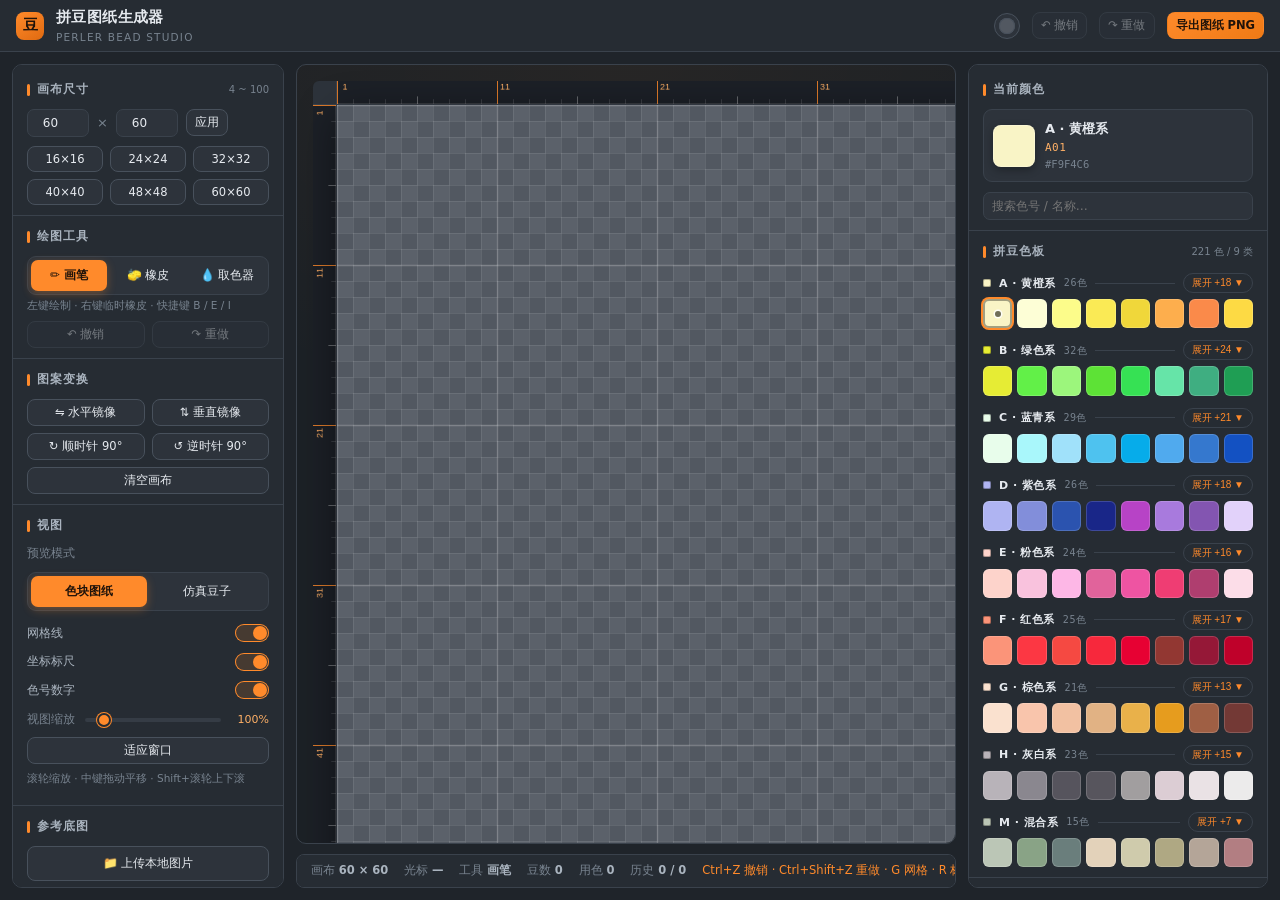
==== commit 15fe7d83: "PDv1.4: 回退 V1.5，恢复至 PDv1.4 撤销 PDv1.5（a4bc28a / d5715a5）。V1.5 内容仍保留在 git 历史与 GitHub 提交记录中，可随时找回。  当前生" ====
--- a/perler-bead-studio.html
+++ b/perler-bead-studio.html
@@ -1,1845 +1,1653 @@
-<!DOCTYPE html>
-<html lang="zh-CN">
-<head>
-<meta charset="UTF-8">
-<meta name="viewport" content="width=device-width,initial-scale=1">
-<title>拼豆图纸生成器 · Perler Bead Studio</title>
-<style>
-/* ============ 主题变量：暗灰 + 橙色强调 ============ */
-/* ============ 主题变量 ============
-   --stage  画板外的舞台底色（跟随主题）
-   --board / --board2  棋盘格两色，即「选色工作面」。
-   刻意统一保持中性灰：拼豆是选色的活儿，工作面一偏色，豆色判断就跟着偏。
-   浅色主题下 --board 提亮一档，避免在白界面里像个黑洞，但仍在中性灰区间。
-*/
-:root{
-  /* —— 默认主题：石墨灰 —— */
-  --bg:#1f242a;
-  --panel:#262c33;
-  --panel2:#2d333b;
-  --panel3:#353c45;
-  --line:#3a424c;
-  --line2:#48515c;
-  --text:#e6eaef;
-  --text2:#aab4bf;
-  --muted:#78838f;
-  --accent:#ff8a2b;
-  --accent2:#ffb066;
-  --accent-soft:rgba(255,138,43,.15);
-  --danger:#e5534b;
-  --ok:#4caf7d;
-  --stage:#1c2126;
-  --board:#525861;
-  --board2:#5b616a;
-  --glow:rgba(255,138,43,.05);
-  --shadow:0 10px 40px rgba(0,0,0,.45);
-  --shadow2:0 8px 26px rgba(0,0,0,.5);
-  --sb:#3d444e;
-  --tg:#39404a;
-  --tgh:#454d58;
-  --tgk:#8b949e;
-  --tgkb:transparent;
-  --rbg:#1c2027;                        /* 标尺底色 */
-  --rline:rgba(255,255,255,.13);        /* 次刻度 / 分隔线 */
-  --rmid:rgba(255,255,255,.32);         /* 中刻度 */
-  --rmajor:rgba(255,138,43,.85);        /* 主刻度（10 格） */
-  --rnum:#ffb066;                       /* 刻度数字 */
-  --radius:10px;
-  --rs:24px;              /* 标尺厚度（隐藏时为 0） */
-  --z:1;                  /* 视图缩放 */
-}
-
-/* —— 主题：中性灰（选色最准） —— */
-[data-theme="neutral"]{
-  --bg:#2b3036; --panel:#333940; --panel2:#3a4048; --panel3:#434951;
-  --line:#474e57; --line2:#555d67;
-  --text:#e8ebee; --text2:#b0b7bf; --muted:#7f878f;
-  --accent:#ff8a2b; --accent2:#ffb066; --accent-soft:rgba(255,138,43,.16);
-  --stage:#262b31; --board:#5a5f65; --board2:#63686e;
-  --glow:rgba(255,138,43,.045);
-  --shadow:0 10px 40px rgba(0,0,0,.35);
-  --sb:#4a515a;
-  --tg:#454c55; --tgh:#525a63; --tgk:#9aa1a9;
-  --rbg:#232830; --rline:rgba(255,255,255,.15); --rmid:rgba(255,255,255,.34);
-  --rmajor:rgba(255,138,43,.9); --rnum:#ffb066;
-}
-
-/* —— 主题：浅色纸感 —— */
-[data-theme="paper"]{
-  --bg:#f2f0ec; --panel:#fbfaf7; --panel2:#ffffff; --panel3:#f0ede7;
-  --line:#ddd8cf; --line2:#cbc5ba;
-  --text:#1d2126; --text2:#545b63; --muted:#8a9098;
-  --accent:#d4620a; --accent2:#a94e07; --accent-soft:rgba(212,98,10,.12);
-  --danger:#c93f37; --ok:#2f8a5e;
-  --stage:#e8e5de; --board:#8e9298; --board2:#979ba0;
-  --glow:rgba(212,98,10,.04);
-  --shadow:0 8px 28px rgba(0,0,0,.16);
-  --shadow2:0 8px 26px rgba(0,0,0,.18);
-  --sb:#c8c3b9;
-  --tg:#ddd8cf; --tgh:#cfc9bf; --tgk:#ffffff; --tgkb:#c0bab0;
-  --rbg:#6b7076; --rline:rgba(255,255,255,.26); --rmid:rgba(255,255,255,.46);
-  --rmajor:#ffb04d; --rnum:#ffd9b0;
-}
-
-/* —— 主题：深夜 —— */
-[data-theme="midnight"]{
-  --bg:#131518; --panel:#191c21; --panel2:#1f232a; --panel3:#262b33;
-  --line:#2c323a; --line2:#3a424c;
-  --text:#e4e8ee; --text2:#a6b0bb; --muted:#6f7a86;
-  --accent:#ff8a2b; --accent2:#ffb066; --accent-soft:rgba(255,138,43,.15);
-  --stage:#131518; --board:#4a4f55; --board2:#53585e;
-  --glow:rgba(255,138,43,.05);
-  --sb:#333a43;
-  --tg:#39404a; --tgh:#454d58; --tgk:#8b949e;
-  --rbg:#171a20; --rline:rgba(255,255,255,.12); --rmid:rgba(255,255,255,.30);
-  --rmajor:rgba(255,138,43,.85); --rnum:#ffb066;
-}
-*{box-sizing:border-box}
-html,body{height:100%}
-body{
-  margin:0;background:var(--bg);color:var(--text);
-  font:13px/1.55 "PingFang SC","Microsoft YaHei","Segoe UI",system-ui,sans-serif;
-  overflow:hidden;-webkit-font-smoothing:antialiased;
-}
-/* ============ 滚动条 ============ */
-::-webkit-scrollbar{width:10px;height:10px}
-::-webkit-scrollbar-track{background:transparent}
-::-webkit-scrollbar-thumb{background:var(--sb);border-radius:8px;border:2px solid transparent;background-clip:padding-box;transition:background .18s}
-::-webkit-scrollbar-thumb:hover{background:var(--accent);background-clip:padding-box}
-::-webkit-scrollbar-corner{background:transparent}
-*{scrollbar-width:thin;scrollbar-color:var(--sb) transparent}
-
-/* ============ 骨架布局 ============ */
-.app{height:100vh;display:flex;flex-direction:column}
-.topbar{
-  flex:0 0 auto;height:52px;display:flex;align-items:center;gap:12px;
-  padding:0 16px;background:var(--panel);border-bottom:1px solid var(--line);
-}
-.logo{
-  width:28px;height:28px;border-radius:8px;display:grid;place-items:center;font-size:15px;
-  background:linear-gradient(145deg,var(--accent),#e06a10);color:#20130a;font-weight:800;
-}
-.brand{font-size:14.5px;font-weight:700;letter-spacing:.4px}
-.brand small{display:block;font-size:10.5px;color:var(--muted);font-weight:400;letter-spacing:1.2px}
-.topbar .spacer{flex:1}
-
-.main{
-  flex:1 1 auto;min-height:0;display:grid;
-  grid-template-columns:272px minmax(0,1fr) 300px;gap:12px;padding:12px;
-}
-.panel{
-  background:var(--panel);border:1px solid var(--line);border-radius:var(--radius);
-  overflow-y:auto;overflow-x:hidden;padding:4px 0 14px;
-}
-.center{display:flex;flex-direction:column;gap:10px;min-width:0;min-height:0}
-
-/* ============ 通用控件 ============ */
-.sec{padding:12px 14px 4px}
-.sec + .sec{border-top:1px solid var(--line);margin-top:6px}
-.sec-t{
-  display:flex;align-items:center;gap:7px;font-size:11.5px;font-weight:700;
-  color:var(--text2);letter-spacing:1px;margin-bottom:10px;text-transform:uppercase;
-}
-.sec-t::before{content:"";width:3px;height:12px;border-radius:2px;background:var(--accent)}
-.sec-t .tail{margin-left:auto;font-size:10px;color:var(--muted);font-weight:400;letter-spacing:0}
-.sub-t{font-size:10.5px;color:var(--muted);text-transform:none;letter-spacing:.5px;
-  border-top:1px dashed var(--line);padding-top:8px}
-
-.row{display:flex;align-items:center;gap:8px;margin-bottom:9px}
-.row.wrap{flex-wrap:wrap}
-.grid2{display:grid;grid-template-columns:1fr 1fr;gap:7px}
-.grid3{display:grid;grid-template-columns:repeat(3,1fr);gap:7px}
-label.lb{font-size:11.5px;color:var(--muted);flex:0 0 auto}
-
-.btn{
-  appearance:none;border:1px solid var(--line2);background:var(--panel2);color:var(--text);
-  padding:7px 10px;border-radius:8px;cursor:pointer;font-size:12px;font-family:inherit;
-  transition:.16s ease;display:inline-flex;align-items:center;justify-content:center;gap:6px;
-  white-space:nowrap;user-select:none;
-}
-.btn:hover{background:var(--panel3);border-color:var(--accent);color:var(--accent2);transform:translateY(-1px);box-shadow:0 4px 12px rgba(255,138,43,.13)}
-.btn:active{transform:translateY(0)}
-.btn.on{background:var(--accent);border-color:var(--accent);color:#20130a;font-weight:700;box-shadow:0 3px 10px rgba(255,138,43,.3)}
-.btn:disabled{opacity:.4;cursor:not-allowed;transform:none;box-shadow:none;border-color:var(--line2);color:var(--text);background:var(--panel2)}
-.btn.sm{padding:5px 8px;font-size:11.5px}
-.btn.pri{background:linear-gradient(145deg,var(--accent),#ef7a15);border-color:transparent;color:#20130a;font-weight:700}
-.btn.pri:hover{filter:brightness(1.08);color:#20130a}
-.btn.dgr:hover{border-color:var(--danger);color:var(--danger);box-shadow:0 4px 12px rgba(229,83,75,.14)}
-.btn.block{width:100%}
-
-.seg{display:flex;background:var(--panel2);border:1px solid var(--line);border-radius:9px;padding:3px;gap:3px}
-.seg .btn{flex:1;border-color:transparent;background:transparent;padding:6px 4px;border-radius:7px}
-.seg .btn:hover{background:var(--panel3);transform:none;box-shadow:none}
-.seg .btn.on{background:var(--accent);color:#20130a}
-
-input[type=number],input[type=text],select,textarea{
-  background:var(--panel2);border:1px solid var(--line);color:var(--text);
-  border-radius:7px;padding:6px 8px;font-size:12px;font-family:inherit;outline:none;transition:.16s;
-  min-width:0;
-}
-input[type=number]{width:62px;text-align:center}
-input[type=text]{width:100%}
-select{width:100%;cursor:pointer}
-textarea{
-  width:100%;resize:vertical;line-height:1.65;font-size:11.5px;
-  padding:8px 9px;border-radius:8px;display:block;
-}
-textarea[readonly]{color:var(--muted);cursor:text}
-textarea:focus{border-color:var(--accent);box-shadow:0 0 0 3px var(--accent-soft)}
-input:hover,select:hover,textarea:hover{border-color:var(--line2)}
-input:focus,select:focus{border-color:var(--accent);box-shadow:0 0 0 3px var(--accent-soft)}
-option{background:var(--panel2)}
-
-input[type=range]{
-  -webkit-appearance:none;appearance:none;flex:1;height:4px;border-radius:3px;
-  background:var(--panel3);outline:none;cursor:pointer;
-}
-input[type=range]::-webkit-slider-thumb{
-  -webkit-appearance:none;width:14px;height:14px;border-radius:50%;
-  background:var(--accent);cursor:pointer;border:2px solid var(--panel);
-  box-shadow:0 0 0 1px var(--accent);transition:.15s;
-}
-input[type=range]::-webkit-slider-thumb:hover{transform:scale(1.2);background:var(--accent2)}
-input[type=range]::-moz-range-thumb{width:12px;height:12px;border-radius:50%;background:var(--accent);border:2px solid var(--panel);cursor:pointer}
-
-/* 开关 */
-.sw{display:flex;align-items:center;gap:8px;padding:5px 0;cursor:pointer;user-select:none}
-.sw span{flex:1;font-size:12px;color:var(--text2)}
-.sw:hover span{color:var(--text)}
-.tg{
-  width:34px;height:18px;border-radius:10px;background:var(--tg);position:relative;
-  flex:0 0 auto;transition:.2s;box-shadow:inset 0 0 0 1px transparent;
-}
-.tg::after{content:"";position:absolute;top:2px;left:2px;width:14px;height:14px;border-radius:50%;background:var(--tgk);box-shadow:inset 0 0 0 1px var(--tgkb);transition:.2s}
-.sw:hover .tg{background:var(--tgh)}
-.tg.on{background:var(--accent-soft);box-shadow:inset 0 0 0 1px var(--accent)}
-.tg.on::after{left:18px;background:var(--accent)}
-.val{font-size:11px;color:var(--accent2);font-variant-numeric:tabular-nums;min-width:38px;text-align:right}
-
-.hint{font-size:10.5px;color:var(--muted);line-height:1.6;margin:2px 0 8px}
-
-/* ============ 画布舞台 ============ */
-.stage{
-  flex:1 1 auto;min-height:0;display:grid;overflow:auto;padding:16px;
-  background:
-    radial-gradient(900px 500px at 50% 0%,var(--glow),transparent 70%),
-    var(--stage);
-  border:1px solid var(--line);border-radius:var(--radius);position:relative;
-}
-.stage.panning{cursor:grabbing;user-select:none}
-.stage.panning .holder{cursor:grabbing}
-/* 关键：用 grid + 子元素 margin:auto 实现水平垂直双向居中，
-   内容超出时不裁切顶部/左侧（justify-content:center 会导致画布偏上被裁） */
-.zoomwrap{margin:auto;transform-origin:0 0}
-.stack{
-  display:grid;transform-origin:0 0;transform:scale(var(--z));
-  grid-template-columns:var(--rs) auto;grid-template-rows:var(--rs) auto;
-}
-.ruler{display:block}
-.stack.noruler .ruler{display:none}
-.corner{
-  background:var(--panel2);border-right:1px solid var(--line);border-bottom:1px solid var(--line);
-  display:grid;place-items:center;font-size:9px;color:var(--muted);border-radius:6px 0 0 0;
-}
-.rtop{border-bottom:1px solid var(--line);border-radius:0 6px 0 0}
-.rleft{border-right:1px solid var(--line);border-radius:0 0 0 6px}
-.holder{
-  position:relative;background-color:var(--board);
-  background-image:
-    linear-gradient(45deg,var(--board2) 25%,transparent 25%,transparent 75%,var(--board2) 75%),
-    linear-gradient(45deg,var(--board2) 25%,transparent 25%,transparent 75%,var(--board2) 75%);
-  background-size:32px 32px;background-position:0 0,16px 16px;
-  border-radius:0 0 6px 0;box-shadow:var(--shadow);
-}
-#baseCanvas,#patCanvas{position:absolute;left:0;top:0;display:block}
-#patCanvas{cursor:crosshair;touch-action:none}
-
-.statusbar{
-  flex:0 0 auto;height:34px;display:flex;align-items:center;gap:16px;padding:0 14px;
-  background:var(--panel);border:1px solid var(--line);border-radius:8px;
-  font-size:11.5px;color:var(--muted);white-space:nowrap;overflow-x:auto;
-}
-.statusbar b{color:var(--text2);font-weight:600;font-variant-numeric:tabular-nums}
-.statusbar .k{color:var(--accent)}
-
-/* ============ 色板 ============ */
-.cur{
-  display:flex;align-items:center;gap:10px;background:var(--panel2);border:1px solid var(--line);
-  border-radius:9px;padding:9px;margin-bottom:10px;
-}
-.cur .chip{width:42px;height:42px;border-radius:8px;flex:0 0 auto;box-shadow:inset 0 0 0 1px rgba(255,255,255,.22),0 3px 8px rgba(0,0,0,.3)}
-.cur .meta{min-width:0}
-.cur .cname{font-size:13px;font-weight:700}
-.cur .ccode{font-size:11px;color:var(--accent2);font-family:Consolas,monospace;letter-spacing:.5px}
-.cur .chex{font-size:10.5px;color:var(--muted);font-family:Consolas,monospace}
-.grp{
-  display:flex;align-items:center;gap:8px;font-size:11px;color:var(--text);
-  margin:12px 0 6px;letter-spacing:.5px;user-select:none;
-}
-.grp .gdot{width:8px;height:8px;border-radius:2px;flex:0 0 auto;box-shadow:inset 0 0 0 1px rgba(0,0,0,.3)}
-.grp .gname{font-weight:600}
-.grp .gnum{color:var(--muted);font-size:10px;font-family:Consolas,monospace}
-.grp .gline{flex:1;height:1px;background:var(--line)}
-.grp .gtog{
-  font-size:10px;color:var(--accent);background:transparent;border:1px solid var(--line);
-  border-radius:20px;padding:2px 8px;cursor:pointer;white-space:nowrap;transition:.15s;
-}
-.grp .gtog:hover{background:var(--accent);border-color:var(--accent);color:#15171a}
-.grp .gtog[hidden]{display:none}
-.pal{display:grid;grid-template-columns:repeat(auto-fill,minmax(28px,1fr));gap:5px}
-.pchip.folded{opacity:.55}
-.pchip{
-  aspect-ratio:1;border-radius:6px;cursor:pointer;position:relative;transition:.15s;
-  box-shadow:inset 0 0 0 1px rgba(255,255,255,.16);
-}
-.pchip:hover{transform:scale(1.14);z-index:2;box-shadow:0 0 0 2px var(--accent),0 4px 10px rgba(0,0,0,.4)}
-.pchip.on{box-shadow:0 0 0 2px var(--accent),inset 0 0 0 2px rgba(0,0,0,.35)}
-.pchip.on::after{content:"";position:absolute;inset:0;margin:auto;width:6px;height:6px;border-radius:50%;background:rgba(0,0,0,.55);box-shadow:0 0 0 1.5px rgba(255,255,255,.85)}
-.pchip.hide{display:none}
-
-/* ============ 用料统计 ============ */
-.sum{
-  display:flex;align-items:baseline;gap:6px;background:var(--panel2);border:1px solid var(--line);
-  border-radius:9px;padding:9px 11px;margin-bottom:9px;
-}
-.sum .n{font-size:20px;font-weight:800;color:var(--accent);font-variant-numeric:tabular-nums;line-height:1}
-.sum .u{font-size:11px;color:var(--muted)}
-.sum .r{margin-left:auto;font-size:11px;color:var(--text2)}
-.slist{max-height:calc(100vh - 460px);min-height:120px;overflow-y:auto;padding-right:2px;margin-right:-4px}
-.srow{
-  display:flex;align-items:center;gap:8px;padding:4px 6px;border-radius:7px;transition:.14s;cursor:default;
-}
-.srow:hover{background:var(--panel2)}
-.srow .sw2{width:16px;height:16px;border-radius:4px;flex:0 0 auto;box-shadow:inset 0 0 0 1px rgba(255,255,255,.2)}
-.srow .cd{font-family:Consolas,monospace;font-size:10.5px;color:var(--accent2);width:28px;flex:0 0 auto}
-.srow .nm{flex:1;font-size:11.5px;color:var(--text2);overflow:hidden;text-overflow:ellipsis;white-space:nowrap}
-.srow .ct{font-size:11.5px;font-weight:700;font-variant-numeric:tabular-nums}
-.srow .bar{height:3px;border-radius:2px;background:var(--accent);opacity:.55;flex:0 0 auto}
-.empty{color:var(--muted);font-size:11.5px;text-align:center;padding:22px 6px;line-height:1.8}
-
-.tools-mini{display:flex;gap:6px}
-.toast{
-  position:fixed;left:50%;bottom:26px;transform:translate(-50%,20px);
-  background:var(--panel3);border:1px solid var(--accent);color:var(--text);
-  padding:9px 18px;border-radius:9px;font-size:12px;box-shadow:var(--shadow2);
-  opacity:0;pointer-events:none;transition:.24s;z-index:99;
-}
-
-/* ============ 主题切换器（顶栏色点 + 浮层） ============ */
-.theme-wrap{position:relative;flex:0 0 auto}
-.theme-dot{
-  width:26px;height:26px;border-radius:50%;padding:0;cursor:pointer;
-  background:var(--panel2);border:1px solid var(--line2);
-  display:grid;place-items:center;transition:.16s;
-}
-.theme-dot:hover{border-color:var(--accent);transform:scale(1.08)}
-.theme-dot i{
-  display:block;width:16px;height:16px;border-radius:50%;
-  background:var(--board);box-shadow:inset 0 0 0 1px var(--line2);
-}
-.theme-dot.open{border-color:var(--accent);box-shadow:0 0 0 3px var(--accent-soft)}
-.theme-pop{
-  position:absolute;top:34px;right:0;width:212px;z-index:60;
-  background:var(--panel2);border:1px solid var(--line2);border-radius:10px;
-  padding:7px;box-shadow:var(--shadow2);
-}
-.theme-pop[hidden]{display:none}
-.tp-t{font-size:10.5px;color:var(--muted);padding:4px 8px 7px;letter-spacing:.5px}
-.tp-item{
-  display:flex;align-items:center;gap:9px;padding:6px 8px;border-radius:6px;
-  cursor:pointer;font-size:12.5px;color:var(--text);transition:.12s;
-}
-.tp-item:hover{background:var(--panel3)}
-.tp-item.on{background:var(--accent-soft)}
-.tp-sw{
-  width:20px;height:20px;border-radius:5px;overflow:hidden;
-  display:flex;flex:0 0 auto;box-shadow:inset 0 0 0 1px var(--line2);
-}
-.tp-sw i{flex:1}
-.tp-name{flex:1}
-.tp-chk{color:var(--accent);font-size:12px;width:12px;text-align:center}
-
-/* 切换主题时的柔和过渡（只作用于外壳，不碰画布） */
-body,.topbar,.panel,.stage,.holder,.btn,input,select{
-  transition:background-color .22s ease,border-color .22s ease,color .22s ease,box-shadow .22s ease;
-}
-.toast.show{opacity:1;transform:translate(-50%,0)}
-</style>
-</head>
-<body>
-<div class="app">
-
-  <!-- ================= 顶栏 ================= -->
-  <div class="topbar">
-    <div class="logo">豆</div>
-    <div class="brand">拼豆图纸生成器<small>PERLER BEAD STUDIO</small></div>
-    <div class="spacer"></div>
-    <div class="theme-wrap">
-      <button class="theme-dot" id="btnTheme" title="外观主题" aria-haspopup="true" aria-expanded="false"><i></i></button>
-      <div class="theme-pop" id="themePop" hidden>
-        <div class="tp-t">外观主题</div>
-        <div id="themeList"></div>
-      </div>
-    </div>
-    <button class="btn sm" id="btnUndo" title="撤销 (Ctrl+Z)">↶ 撤销</button>
-    <button class="btn sm" id="btnRedo" title="重做 (Ctrl+Shift+Z)">↷ 重做</button>
-    <button class="btn sm pri" id="btnExportPng">导出图纸 PNG</button>
-  </div>
-
-  <div class="main">
-
-    <!-- ================= 左侧：功能控制 ================= -->
-    <aside class="panel" id="leftPanel">
-
-      <div class="sec">
-        <div class="sec-t">画布尺寸 <span class="tail">4 ~ 100</span></div>
-        <div class="row">
-          <input type="number" id="inW" min="4" max="100" step="1" value="60">
-          <span style="color:var(--muted)">×</span>
-          <input type="number" id="inH" min="4" max="100" step="1" value="60">
-          <button class="btn sm" id="btnApplySize">应用</button>
-        </div>
-        <div class="grid3" id="presets">
-          <button class="btn sm" data-n="16">16×16</button>
-          <button class="btn sm" data-n="24">24×24</button>
-          <button class="btn sm" data-n="32">32×32</button>
-          <button class="btn sm" data-n="40">40×40</button>
-          <button class="btn sm" data-n="48">48×48</button>
-          <button class="btn sm" data-n="60">60×60</button>
-        </div>
-      </div>
-
-      <div class="sec">
-        <div class="sec-t">绘图工具</div>
-        <div class="seg" id="tools">
-          <button class="btn on" data-tool="brush">✏️ 画笔</button>
-          <button class="btn" data-tool="eraser">🧽 橡皮</button>
-          <button class="btn" data-tool="picker">💧 取色器</button>
-        </div>
-        <div class="hint">左键绘制 · 右键临时橡皮 · 快捷键 B / E / I</div>
-        <div class="grid2">
-          <button class="btn sm" id="btnUndo2">↶ 撤销</button>
-          <button class="btn sm" id="btnRedo2">↷ 重做</button>
-        </div>
-      </div>
-
-      <div class="sec">
-        <div class="sec-t">图案变换</div>
-        <div class="grid2">
-          <button class="btn sm" id="btnFlipH">⇋ 水平镜像</button>
-          <button class="btn sm" id="btnFlipV">⇅ 垂直镜像</button>
-          <button class="btn sm" id="btnRotR">↻ 顺时针 90°</button>
-          <button class="btn sm" id="btnRotL">↺ 逆时针 90°</button>
-        </div>
-        <button class="btn sm block dgr" id="btnClear" style="margin-top:7px">清空画布</button>
-      </div>
-
-      <div class="sec">
-        <div class="sec-t">视图</div>
-        <div class="row"><label class="lb">预览模式</label></div>
-        <div class="seg" id="modes">
-          <button class="btn on" data-mode="block">色块图纸</button>
-          <button class="btn" data-mode="bead">仿真豆子</button>
-        </div>
-        <div style="height:8px"></div>
-        <div class="sw" data-sw="grid"><span>网格线</span><i class="tg on"></i></div>
-        <div class="sw" data-sw="ruler"><span>坐标标尺</span><i class="tg on"></i></div>
-        <div class="sw" data-sw="code"><span>色号数字</span><i class="tg on"></i></div>
-        <div class="row" style="margin-top:6px">
-          <label class="lb">视图缩放</label>
-          <input type="range" id="rgZoom" min="25" max="800" step="5" value="100">
-          <span class="val" id="lbZoom">100%</span>
-        </div>
-        <button class="btn sm block" id="btnFit">适应窗口</button>
-        <div class="hint" style="margin-top:6px">滚轮缩放 · 中键拖动平移 · Shift+滚轮上下滚</div>
-      </div>
-
-      <div class="sec">
-        <div class="sec-t">参考底图</div>
-        <label class="btn block" style="margin-bottom:8px">
-          <input type="file" id="fileImg" accept="image/*" hidden>📁 上传本地图片
-        </label>
-        <div class="row">
-          <label class="lb">填充</label>
-          <select id="selFit">
-            <option value="contain">适应画布（保持比例）</option>
-            <option value="stretch">拉伸填满</option>
-          </select>
-        </div>
-        <div class="row">
-          <label class="lb">透明度</label>
-          <input type="range" id="rgAlpha" min="5" max="100" step="1" value="55">
-          <span class="val" id="lbAlpha">55%</span>
-        </div>
-        <div class="sw" data-sw="showimg"><span>显示底图</span><i class="tg on"></i></div>
-        <div class="sw" data-sw="dither"><span>转换时误差扩散</span><i class="tg"></i></div>
-        <button class="btn sm block dgr" id="btnDelImg" style="margin-bottom:8px">移除底图</button>
-        <div class="sub-t" style="margin:10px 0 5px">照片 → Q 版像素角色（转换前处理）</div>
-        <div class="sw" data-sw="denoise"><span>减少杂点 / 孤立像素</span><i class="tg on"></i></div>
-        <div class="sw" data-sw="merge"><span>相近颜色合并</span><i class="tg on"></i></div>
-        <div class="sw" data-sw="frame"><span>人物居中 + 四周留白</span><i class="tg on"></i></div>
-        <button class="btn pri block" id="btnConvert" style="margin-top:9px">✨ 一键转为拼豆图纸</button>
-        <div class="hint">按当前画布尺寸采样，使用 RGB 欧式距离匹配最接近的拼豆色号，再按上面三项做像素图优化。</div>
-      </div>
-
-      <div class="sec">
-        <div class="sec-t">✨ AI 生图提示词</div>
-        <div class="hint">
-          想把照片变成「星露谷风 Q 版像素角色」？<br>
-          ① 填主体描述 → ② 复制提示词 → ③ 粘到任意 AI 生图工具出图 → ④ 用上面「上传本地图片」导入 → ⑤ 点「一键转为拼豆图纸」。
-        </div>
-        <textarea id="aiSubject" rows="2" placeholder="照片主体描述，例：穿红色连衣裙的黑色长发女孩，抱着一只橘猫，微笑" style="margin-bottom:6px"></textarea>
-        <textarea id="aiPrompt" rows="9" readonly></textarea>
-        <div class="grid2" style="margin-top:7px">
-          <button class="btn sm" id="btnCopyPrompt">📋 复制提示词</button>
-          <button class="btn sm" id="btnResetPrompt">恢复默认</button>
-        </div>
-      </div>
-
-      <div class="sec">
-        <div class="sec-t">导出 / 项目</div>
-        <div class="row">
-          <label class="lb">图纸画质</label>
-          <select id="selExportScale">
-            <option value="auto" selected>4K 自适应（长边 3840px）</option>
-            <option value="4">超清 4×（64px/格）</option>
-            <option value="2">高清 2×（32px/格）</option>
-            <option value="1">标准 1×（16px/格）</option>
-          </select>
-        </div>
-        <div class="hint" id="hintExport" style="margin:-4px 0 8px">当前：—</div>
-        <div class="sw" data-sw="exportcode"><span>导出时标注色号</span><i class="tg"></i></div>
-        <div class="hint">默认关闭＝纯净图纸（只有像素图 + 浅灰网格，无坐标/色号/统计）。需要照图配豆时再打开。</div>
-        <div class="grid2" style="margin-top:9px">
-          <button class="btn sm" id="btnExportPng2">图纸 PNG</button>
-          <button class="btn sm" id="btnExportCsv">用料 CSV</button>
-          <button class="btn sm" id="btnSave">保存项目</button>
-          <label class="btn sm" style="margin:0"><input type="file" id="fileProj" accept=".json" hidden>打开项目</label>
-        </div>
-      </div>
-
-    </aside>
-
-    <!-- ================= 中间：画布预览 ================= -->
-    <section class="center">
-      <div class="stage" id="stage">
-        <div class="zoomwrap" id="zoomwrap">
-          <div class="stack" id="stack">
-            <div class="ruler corner" id="corner"></div>
-            <canvas class="ruler rtop" id="rulerTop"></canvas>
-            <canvas class="ruler rleft" id="rulerLeft"></canvas>
-            <div class="holder" id="holder">
-              <canvas id="baseCanvas"></canvas><!-- 底层：参考底图 -->
-              <canvas id="patCanvas"></canvas><!-- 上层：像素图纸 -->
-            </div>
-          </div>
-        </div>
-      </div>
-      <div class="statusbar">
-        <span>画布 <b id="stSize">60 × 60</b></span>
-        <span>光标 <b id="stPos">—</b></span>
-        <span>工具 <b id="stTool">画笔</b></span>
-        <span>豆数 <b id="stCount">0</b></span>
-        <span>用色 <b id="stColors">0</b></span>
-        <span>历史 <b id="stHist">0/0</b></span>
-        <span class="k" style="margin-left:auto">Ctrl+Z 撤销 · Ctrl+Shift+Z 重做 · G 网格 · R 标尺 · N 色号</span>
-      </div>
-    </section>
-
-    <!-- ================= 右侧：色板 + 用料统计 ================= -->
-    <aside class="panel" id="rightPanel">
-      <div class="sec">
-        <div class="sec-t">当前颜色</div>
-        <div class="cur">
-          <div class="chip" id="curChip"></div>
-          <div class="meta">
-            <div class="cname" id="curName">白色</div>
-            <div class="ccode" id="curCode">A01</div>
-            <div class="chex" id="curHex">#FFFFFF</div>
-          </div>
-        </div>
-        <input type="text" id="palSearch" placeholder="搜索色号 / 名称…">
-      </div>
-
-      <div class="sec">
-        <div class="sec-t">拼豆色板 <span class="tail" id="palCount">221 色</span></div>
-        <div id="palBox"></div>
-      </div>
-
-      <div class="sec">
-        <div class="sec-t">用料统计</div>
-        <div class="sum">
-          <span class="n" id="sumTotal">0</span><span class="u">颗</span>
-          <span class="r" id="sumKinds">0 种颜色</span>
-        </div>
-        <div class="slist" id="statList"><div class="empty">画布是空的<br>开始绘制或一键转图纸吧</div></div>
-        <div class="tools-mini" style="margin-top:9px">
-          <button class="btn sm" id="btnCopyList" style="flex:1">复制清单</button>
-          <button class="btn sm" id="btnExportCsv2" style="flex:1">导出 CSV</button>
-        </div>
-      </div>
-    </aside>
-
-  </div>
-</div>
-<div class="toast" id="toast"></div>
-
-<script>
-"use strict";
-/* =========================================================================
-   拼豆图纸生成器 —— 单文件 / 原生 JS / 无外部依赖
-   ========================================================================= */
-
-/* ---------------- 固定拼豆色板（221 色 / 9 类 / 每类前 8 个默认展开） ----------------
-   分类: A 黄橙(26) B 绿(32) C 蓝青(29) D 紫(26) E 粉(24) F 红(25) G 棕(21) H 灰白(23) M 混合(15)
-   每类第 9 个起默认折叠，点击 "展开/收起" 切换。
-*/
-const PALETTE_RAW = [
-  // A 黄橙系 x26
-  ["A01","#F9F4C6","A黄橙"],["A02","#FDFED6","A黄橙"],["A03","#FCFC8A","A黄橙"],["A04","#FAEA55","A黄橙"],
-  ["A05","#F0D73A","A黄橙"],["A06","#FDAE4D","A黄橙"],["A07","#FA8A4A","A黄橙"],["A08","#FDDA44","A黄橙"],
-  ["A09","#FB9A59","A黄橙"],["A10","#F57B31","A黄橙"],["A11","#FCDBA0","A黄橙"],["A12","#F99E72","A黄橙"],
-  ["A13","#FCC064","A黄橙"],["A14","#F8553E","A黄橙"],["A15","#FCEF66","A黄橙"],["A16","#FCFBA9","A黄橙"],
-  ["A17","#FCE26D","A黄橙"],["A18","#FABF7D","A黄橙"],["A19","#F97C74","A黄橙"],["A20","#F9D568","A黄橙"],
-  ["A21","#F8E393","A黄橙"],["A22","#F3F582","A黄橙"],["A23","#E4CBB6","A黄橙"],["A24","#F5F9A3","A黄橙"],
-  ["A25","#FCD583","A黄橙"],["A26","#FBC839","A黄橙"],
-  // B 绿色系 x32
-  ["B01","#E6EC34","B绿色"],["B02","#62F048","B绿色"],["B03","#9CF67C","B绿色"],["B04","#5DE236","B绿色"],
-  ["B05","#36E154","B绿色"],["B06","#66E4A8","B绿色"],["B07","#3FAE81","B绿色"],["B08","#1F9E54","B绿色"],
-  ["B09","#26593E","B绿色"],["B10","#7BB4A3","B绿色"],["B11","#6A8B53","B绿色"],["B12","#286D3C","B绿色"],
-  ["B13","#97C76C","B绿色"],["B14","#B9E95D","B绿色"],["B15","#659138","B绿色"],["B16","#ADD28A","B绿色"],
-  ["B17","#A9C358","B绿色"],["B18","#C5D441","B绿色"],["B19","#60CA77","B绿色"],["B20","#7CD6AE","B绿色"],
-  ["B21","#58988F","B绿色"],["B22","#114E51","B绿色"],["B23","#193C30","B绿色"],["B24","#D7E595","B绿色"],
-  ["B25","#88AC7E","B绿色"],["B26","#6F7C4E","B绿色"],["B27","#AEB074","B绿色"],["B28","#B4E3B6","B绿色"],
-  ["B29","#B3E388","B绿色"],["B30","#D5F08B","B绿色"],["B31","#C9F0A4","B绿色"],["B32","#A4C677","B绿色"],
-  // C 蓝青系 x29
-  ["C01","#E8FDEB","C蓝青"],["C02","#A9F7FB","C蓝青"],["C03","#A0E1FA","C蓝青"],["C04","#4EC2EF","C蓝青"],
-  ["C05","#06ACEA","C蓝青"],["C06","#50AAEE","C蓝青"],["C07","#3578CE","C蓝青"],["C08","#1351C2","C蓝青"],
-  ["C09","#304DCA","C蓝青"],["C10","#45BAE1","C蓝青"],["C11","#27D7D4","C蓝青"],["C12","#1A334D","C蓝青"],
-  ["C13","#CFE5FC","C蓝青"],["C14","#D5FCFB","C蓝青"],["C15","#25C7C7","C蓝青"],["C16","#1553A1","C蓝青"],
-  ["C17","#03D4F4","C蓝青"],["C18","#1A303E","C蓝青"],["C19","#1B84A0","C蓝青"],["C20","#1A70B6","C蓝青"],
-  ["C21","#BDE1F9","C蓝青"],["C22","#6AB2BA","C蓝青"],["C23","#C8E2F9","C蓝青"],["C24","#7DC4F5","C蓝青"],
-  ["C25","#A8E5E0","C蓝青"],["C26","#3AACD7","C蓝青"],["C27","#D0DEF8","C蓝青"],["C28","#BACFED","C蓝青"],
-  ["C29","#33478A","C蓝青"],
-  // D 紫色系 x26
-  ["D01","#AFB4F2","D紫色"],["D02","#828EDA","D紫色"],["D03","#2B53AF","D紫色"],["D04","#192688","D紫色"],
-  ["D05","#B743C6","D紫色"],["D06","#A87ADD","D紫色"],["D07","#8355B1","D紫色"],["D08","#E2D2FA","D紫色"],
-  ["D09","#D6BCF4","D紫色"],["D10","#361B47","D紫色"],["D11","#B3B8DE","D紫色"],["D12","#E099D6","D紫色"],
-  ["D13","#B80193","D紫色"],["D14","#812999","D紫色"],["D15","#321F93","D紫色"],["D16","#E2E0E9","D紫色"],
-  ["D17","#C5D4EF","D紫色"],["D18","#A35EC6","D紫色"],["D19","#D6C5D0","D紫色"],["D20","#9C38A9","D紫色"],
-  ["D21","#A001A2","D紫色"],["D22","#32369C","D紫色"],["D23","#E7DEF9","D紫色"],["D24","#7687E4","D紫色"],
-  ["D25","#464FD2","D紫色"],["D26","#DEC1FB","D紫色"],
-  // E 粉色系 x24
-  ["E01","#FDD3CB","E粉色"],["E02","#F9C2DD","E粉色"],["E03","#FDB7E6","E粉色"],["E04","#E1639B","E粉色"],
-  ["E05","#EE54A2","E粉色"],["E06","#EF3D73","E粉色"],["E07","#AF3E6F","E粉色"],["E08","#FCDDE8","E粉色"],
-  ["E09","#E672C9","E粉色"],["E10","#D1378C","E粉色"],["E11","#F7DCD4","E粉色"],["E12","#F391C2","E粉色"],
-  ["E13","#B2046B","E粉色"],["E14","#FDD0B6","E粉色"],["E15","#F4C8CC","E粉色"],["E16","#FBF2EA","E粉色"],
-  ["E17","#FCE2E8","E粉色"],["E18","#FAC7DD","E粉色"],["E19","#F7BCD2","E粉色"],["E20","#DAC6D0","E粉色"],
-  ["E21","#BA9DA1","E粉色"],["E22","#B286A1","E粉色"],["E23","#927B88","E粉色"],["E24","#E1BEE4","E粉色"],
-  // F 红色系 x25
-  ["F01","#FB9479","F红色"],["F02","#FC3743","F红色"],["F03","#F54942","F红色"],["F04","#F7283C","F红色"],
-  ["F05","#E70133","F红色"],["F06","#923732","F红色"],["F07","#951837","F红色"],["F08","#BF012A","F红色"],
-  ["F09","#E06879","F红色"],["F10","#88441D","F红色"],["F11","#57231D","F红色"],["F12","#FA4E66","F红色"],
-  ["F13","#E65D4A","F红色"],["F14","#FAA8B1","F红色"],["F15","#CD0122","F红色"],["F16","#FAC2A4","F红色"],
-  ["F17","#E69B78","F红色"],["F18","#D57B4A","F红色"],["F19","#C1414A","F红色"],["F20","#C8948F","F红色"],
-  ["F21","#F3B7C8","F红色"],["F22","#FBBBCE","F红色"],["F23","#F67C68","F红色"],["F24","#E39DAD","F红色"],
-  ["F25","#E24A4F","F红色"],
-  // G 棕色系 x21
-  ["G01","#FAE1CF","G棕色"],["G02","#F9C5AC","G棕色"],["G03","#F2C1A2","G棕色"],["G04","#E1B284","G棕色"],
-  ["G05","#E9B14A","G棕色"],["G06","#E69C1E","G棕色"],["G07","#9F5F44","G棕色"],["G08","#733935","G棕色"],
-  ["G09","#E6B47E","G棕色"],["G10","#D7893E","G棕色"],["G11","#DDC590","G棕色"],["G12","#F5C590","G棕色"],
-  ["G13","#B17149","G棕色"],["G14","#916551","G棕色"],["G15","#FCF9E2","G棕色"],["G16","#EEDCB8","G棕色"],
-  ["G17","#78514B","G棕色"],["G18","#FCE4CB","G棕色"],["G19","#E57832","G棕色"],["G20","#A34120","G棕色"],
-  ["G21","#B6895D","G棕色"],
-  // H 灰白系 x23
-  ["H01","#B8B3B9","H灰白"],["H02","#8A878F","H灰白"],["H03","#56545D","H灰白"],["H04","#57555D","H灰白"],
-  ["H05","#A19E9F","H灰白"],["H06","#DCCDD4","H灰白"],["H07","#EAE2E5","H灰白"],["H08","#ECEBEB","H灰白"],
-  ["H09","#E4E3E6","H灰白"],["H10","#CFD0D9","H灰白"],["H11","#FCF6EC","H灰白"],["H12","#F4ECD1","H灰白"],
-  ["H13","#CED6CF","H灰白"],["H14","#97A5A6","H灰白"],["H15","#9FA7A7","H灰白"],["H16","#EAE9E7","H灰白"],
-  ["H17","#F6F4EE","H灰白"],["H18","#F8F5E9","H灰白"],["H19","#C9CAC5","H灰白"],["H20","#BFC4B9","H灰白"],
-  ["H21","#F4F2DD","H灰白"],["H22","#CBCCD2","H灰白"],["H23","#9A9D94","H灰白"],
-  // M 混合系 x15
-  ["M01","#BBC6B6","M混合"],["M02","#89A386","M混合"],["M03","#6A7E7C","M混合"],["M04","#E3D2BA","M混合"],
-  ["M05","#CFCBAC","M混合"],["M06","#AFA883","M混合"],["M07","#B4A598","M混合"],["M08","#B27E82","M混合"],
-  ["M09","#A38669","M混合"],["M10","#C3B3BA","M混合"],["M11","#9B7690","M混合"],["M12","#664A49","M混合"],
-  ["M13","#CE9066","M混合"],["M14","#BF705A","M混合"],["M15","#767B79","M混合"]
-];
-// g 形如 "A黄橙" → gn 形如 "A · 黄橙系"
-function groupLabel(g){ return g[0]+" · "+g.slice(1)+"系"; }
-const PALETTE = PALETTE_RAW.map(function(p,i){
-  return {i:i, c:p[0], n:p[0], h:p[1], g:p[2], gn:groupLabel(p[2]), rgb:hex2rgb(p[1])};
-});
-
-function hex2rgb(h){return [parseInt(h.slice(1,3),16),parseInt(h.slice(3,5),16),parseInt(h.slice(5,7),16)];}
-
-// 分组元数据（按原色卡的列序）
-const GROUP_META = [
-  {key:"A黄橙", label:"A · 黄橙系", short:"A", total:26},
-  {key:"B绿色", label:"B · 绿色系", short:"B", total:32},
-  {key:"C蓝青", label:"C · 蓝青系", short:"C", total:29},
-  {key:"D紫色", label:"D · 紫色系", short:"D", total:26},
-  {key:"E粉色", label:"E · 粉色系", short:"E", total:24},
-  {key:"F红色", label:"F · 红色系", short:"F", total:25},
-  {key:"G棕色", label:"G · 棕色系", short:"G", total:21},
-  {key:"H灰白", label:"H · 灰白系", short:"H", total:23},
-  {key:"M混合", label:"M · 混合系", short:"M", total:15}
-];
-// 兼容旧代码：保留同名数组 GROUPS（仅 key 列表）
-const GROUPS = GROUP_META.map(function(g){return g.key;});
-// 每类默认展开前 N 个
-const VISIBLE_PER_GROUP = 8;
-
-/* ---------------- 常量与状态 ---------------- */
-const CELL = 16;            // 单元格固定 16px
-const RS   = 24;            // 标尺厚度
-const MAXHIST = 50;         // 最多 50 步历史
-const TAU = Math.PI * 2;
-
-const S = {
-  w:60, h:60,
-  grid:null,                 // Int16Array，-1 表示空
-  tool:"brush",
-  color:0,
-  mode:"block",              // block | bead
-  showGrid:true, showRuler:true, showCode:true,
-  showImg:true, dither:false,
-  denoise:true, merge:true, frame:true,   // 照片转图纸的三项像素优化
-  exportCode:false,                        // 导出图纸是否标注色号（默认纯净图纸）
-  fit:"contain", alpha:0.55,
-  zoom:1,
-  img:null
-};
-
-/* ---------------- DOM ---------------- */
-const $ = function(id){return document.getElementById(id);};
-const stage=$("stage"), zoomwrap=$("zoomwrap"), stack=$("stack"), holder=$("holder");
-const baseCv=$("baseCanvas"), patCv=$("patCanvas");
-const rTop=$("rulerTop"), rLeft=$("rulerLeft"), corner=$("corner");
-const baseCtx=baseCv.getContext("2d"), patCtx=patCv.getContext("2d");
-const rTopCtx=rTop.getContext("2d"), rLeftCtx=rLeft.getContext("2d");
-
-/* ---------------- 初始化（放在脚本末尾执行，避免 TDZ） ---------------- */
-function boot(){
-  S.grid = new Int16Array(S.w*S.h).fill(-1);
-  initTheme();
-  buildPalette();
-  applySize(S.w,S.h,false);
-  pushHistory();
-  selectColor(0);
-  updateStatus();
-  updateExportHint();
-  refreshAIPrompt();
-}
-
-/* =========================================================================
-   画布尺寸 / 缩放 / 居中
-   ========================================================================= */
-function setCanvasSize(cv,ctx,w,h){
-  const dpr = Math.min(window.devicePixelRatio||1, 2, 4096/Math.max(w,h,1));
-  cv.width  = Math.max(1,Math.round(w*dpr));
-  cv.height = Math.max(1,Math.round(h*dpr));
-  cv.style.width  = w+"px";
-  cv.style.height = h+"px";
-  ctx.setTransform(dpr,0,0,dpr,0,0);
-  cv._s = dpr;
-}
-
-function applySize(w,h,keep){
-  w = Math.max(4,Math.min(100,w|0));
-  h = Math.max(4,Math.min(100,h|0));
-  let old = null, ow = S.w, oh = S.h;
-  if(keep && S.grid){ old = S.grid.slice(); }
-  S.w=w; S.h=h;
-  S.grid = new Int16Array(w*h).fill(-1);
-  if(keep && old){ // 保留重叠区域内容（左上角对齐）
-    const cw=Math.min(ow,w), ch=Math.min(oh,h);
-    for(let y=0;y<ch;y++) for(let x=0;x<cw;x++) S.grid[y*w+x] = old[y*ow+x];
-  }
-  holder.style.width  = (w*CELL)+"px";
-  holder.style.height = (h*CELL)+"px";
-  setCanvasSize(baseCv,baseCtx,w*CELL,h*CELL);
-  setCanvasSize(patCv,patCtx,w*CELL,h*CELL);
-  spriteKey = "";
-  layoutRulers();
-  applyZoom();
-  drawBase(); drawPattern(); drawRulers(); updateStats(); updateStatus();
-  updateExportHint();
-}
-
-const ZMIN=0.25, ZMAX=8;
-function clampZ(z){ return Math.max(ZMIN, Math.min(ZMAX, Math.round(z*100)/100)); }
-
-function applyZoom(){
-  stack.style.setProperty("--z", S.zoom);
-  const rs = S.showRuler ? RS : 0;
-  const w = rs + S.w*CELL, h = rs + S.h*CELL;
-  zoomwrap.style.width  = Math.round(w*S.zoom)+"px";
-  zoomwrap.style.height = Math.round(h*S.zoom)+"px";
-  $("lbZoom").textContent = Math.round(S.zoom*100)+"%";
-  $("rgZoom").value = Math.round(S.zoom*100);
-}
-
-/* 以某个屏幕点为锚点缩放：该点在画布内容里的位置保持不动。
-   zoomwrap 用 margin:auto 居中，缩放后其 offsetLeft/offsetTop 会变，
-   所以必须先记旧位置算出内容坐标 u,v，applyZoom 之后再按新位置反解 scroll。 */
-function zoomAt(z, clientX, clientY){
-  const nz = clampZ(z);
-  if(nz === S.zoom) return;
-  const r = stage.getBoundingClientRect();
-  const mx = clientX - r.left, my = clientY - r.top;   // 鼠标在 stage 视口内的位置
-  const zr = zoomwrap;
-  const Lx = zr.offsetLeft, Ly = zr.offsetTop;         // 缩放前 zoomwrap 在内容区的左上角
-  const u = (stage.scrollLeft + mx - Lx) / S.zoom;     // 该点对应的 zoomwrap 内未缩放坐标
-  const v = (stage.scrollTop  + my - Ly) / S.zoom;
-  S.zoom = nz;
-  applyZoom();
-  const Lx2 = zr.offsetLeft, Ly2 = zr.offsetTop;       // 缩放后位置（居中会重算）
-  stage.scrollLeft = Lx2 + u*nz - mx;
-  stage.scrollTop  = Ly2 + v*nz - my;
-}
-
-/* 滚轮缩放：无修饰键 = 以光标为锚点缩放；Shift+滚轮 = 交还原生滚动 */
-stage.addEventListener("wheel", function(e){
-  if(e.shiftKey) return;
-  e.preventDefault();
-  const dir = e.deltaY < 0 ? 1 : -1;
-  const step = e.deltaMode === 1 ? 0.25 : 0.12;        // 行滚动时步子大一点
-  zoomAt(S.zoom * (dir > 0 ? 1+step : 1/(1+step)), e.clientX, e.clientY);
-}, {passive:false});
-
-/* 中键拖动平移（不影响画笔：画笔在 pointerdown 处直接让位给 pan） */
-stage.addEventListener("pointerdown", function(e){
-  if(e.button!==1) return;
-  e.preventDefault();
-  startPan(e);
-});
-let panning=false, panX=0, panY=0;
-function startPan(e){
-  panning=true; panX=e.clientX; panY=e.clientY;
-  stage.classList.add("panning");
-  try{ stage.setPointerCapture(e.pointerId); }catch(err){}
-}
-stage.addEventListener("pointermove", function(e){
-  if(!panning) return;
-  stage.scrollLeft -= (e.clientX - panX);
-  stage.scrollTop  -= (e.clientY - panY);
-  panX=e.clientX; panY=e.clientY;
-});
-function endPan(){ if(!panning) return; panning=false; stage.classList.remove("panning"); }
-window.addEventListener("pointerup", endPan);
-window.addEventListener("pointercancel", endPan);
-stage.addEventListener("auxclick", function(e){ if(e.button===1) e.preventDefault(); });
-
-function fitToView(){
-  const rs = S.showRuler ? RS : 0;
-  const w = rs + S.w*CELL, h = rs + S.h*CELL;
-  const pad = 40;
-  const z = Math.min((stage.clientWidth-pad)/w, (stage.clientHeight-pad)/h, ZMAX);
-  S.zoom = clampZ(z);
-  applyZoom();
-}
-
-function layoutRulers(){
-  const on = S.showRuler;
-  stack.classList.toggle("noruler", !on);
-  document.documentElement.style.setProperty("--rs", on ? RS+"px" : "0px");
-  if(!on) return;
-  const w = S.w*CELL, h = S.h*CELL;
-  rTop.style.width=w+"px";  rTop.style.height=RS+"px";
-  rLeft.style.width=RS+"px"; rLeft.style.height=h+"px";
-  setCanvasSize(rTop,rTopCtx,w,RS);
-  setCanvasSize(rLeft,rLeftCtx,RS,h);
-}
-
-function drawRulers(){
-  if(!S.showRuler) return;
-  drawRulerX(); drawRulerY();
-}
-/* 刻度画在单元格边界上；每 10 格一个主刻度，数字写在该格中心（1 起算） */
-function drawRulerX(){
-  const c=rTopCtx, w=S.w*CELL, H=RS;
-  c.clearRect(0,0,w,H);
-  c.fillStyle=RC.bg; c.fillRect(0,0,w,H);
-  c.font='9px Consolas,"Segoe UI",sans-serif'; c.textAlign="center"; c.textBaseline="middle";
-  for(let i=0;i<=S.w;i++){
-    const x=i*CELL+0.5, major=i%10===0, mid=i%5===0;
-    c.strokeStyle = major?RC.major:(mid?RC.mid:RC.line);
-    c.lineWidth = major?1:1;
-    c.beginPath(); c.moveTo(x, major?0:H-(major?12:(mid?8:5))); c.lineTo(x,H); c.stroke();
-  }
-  for(let i=0;i<S.w;i++){
-    if(i%10!==0) continue;
-    c.fillStyle=RC.num;
-    c.fillText(String(i+1), i*CELL+CELL/2, 7);
-  }
-  c.strokeStyle=RC.line; c.beginPath(); c.moveTo(0,H-.5); c.lineTo(w,H-.5); c.stroke();
-}
-function drawRulerY(){
-  const c=rLeftCtx, W=RS, h=S.h*CELL;
-  c.clearRect(0,0,W,h);
-  c.fillStyle=RC.bg; c.fillRect(0,0,W,h);
-  c.font='9px Consolas,"Segoe UI",sans-serif'; c.textAlign="center"; c.textBaseline="middle";
-  for(let i=0;i<=S.h;i++){
-    const y=i*CELL+0.5, major=i%10===0, mid=i%5===0;
-    c.strokeStyle = major?RC.major:(mid?RC.mid:RC.line);
-    c.lineWidth = 1;
-    c.beginPath(); c.moveTo(major?0:W-(major?12:(mid?8:5)), y); c.lineTo(W,y); c.stroke();
-  }
-  for(let i=0;i<S.h;i++){
-    if(i%10!==0) continue;
-    c.save(); c.translate(8, i*CELL+CELL/2); c.rotate(-Math.PI/2);
-    c.fillStyle=RC.num; c.fillText(String(i+1),0,0); c.restore();
-  }
-  c.strokeStyle=RC.line; c.beginPath(); c.moveTo(W-.5,0); c.lineTo(W-.5,h); c.stroke();
-}
-/* 标尺配色跟随主题：切换主题后刷新一次即可 */
-let RC={bg:"#1c2027",line:"rgba(255,255,255,.13)",mid:"rgba(255,255,255,.32)",
-        major:"rgba(255,138,43,.85)",num:"#ffb066"};
-function refreshRulerColors(){
-  const cs=getComputedStyle(document.documentElement);
-  const g=function(n){const v=cs.getPropertyValue(n).trim();return v||"";};
-  RC={ bg:g("--rbg")||RC.bg, line:g("--rline")||RC.line, mid:g("--rmid")||RC.mid,
-       major:g("--rmajor")||RC.major, num:g("--rnum")||RC.num };
-  drawRulers();
-}
-
-/* =========================================================================
-   绘制：精灵缓存 + 图纸渲染
-   ========================================================================= */
-let spriteKey="", spriteMap=new Map();
-function sprite(idx){
-  const key = S.mode+"|"+(S.showCode?1:0)+"|"+patCv._s+"|"+CELL;
-  if(key!==spriteKey){ spriteKey=key; spriteMap=new Map(); }
-  let sp = spriteMap.get(idx);
-  if(sp) return sp;
-  const dpr = patCv._s;
-  sp = document.createElement("canvas");
-  sp.width = Math.ceil(CELL*dpr); sp.height = Math.ceil(CELL*dpr);
-  const c = sp.getContext("2d"); c.setTransform(dpr,0,0,dpr,0,0);
-  drawCell(c, 0, 0, CELL, PALETTE[idx], S.mode, S.showCode, false);
-  spriteMap.set(idx, sp);
-  return sp;
-}
-
-function textOn(hex){
-  const [r,g,b]=hex2rgb(hex);
-  const l=(0.299*r+0.587*g+0.114*b)/255;
-  return l>0.56 ? "rgba(0,0,0,.78)" : "rgba(255,255,255,.88)";
-}
-
-/* 色号文字配色。strong=true 用于导出图纸：提高不透明度 + 加重描边，
-   在大图（4K）上笔画更实、更锐利。返回 {fill, halo}。 */
-function codeInk(hex,strong){
-  const [r,g,b]=hex2rgb(hex);
-  const l=(0.299*r+0.587*g+0.114*b)/255;
-  return l>0.56
-    ? { fill: strong?"rgba(0,0,0,.94)"      :"rgba(0,0,0,.78)",
-        halo: strong?"rgba(255,255,255,.85)":"rgba(255,255,255,.55)" }
-    : { fill: strong?"rgba(255,255,255,.98)":"rgba(255,255,255,.88)",
-        halo: strong?"rgba(0,0,0,.85)"      :"rgba(0,0,0,.55)" };
-}
-
-/** 绘制单个单元格（x,y 为左上角，尺寸 cell） */
-function drawCell(c,x,y,cell,p,mode,withCode,print){
-  const cx=x+cell/2, cy=y+cell/2;
-  if(mode==="bead"){
-    const r = cell*0.44;
-    c.beginPath(); c.arc(cx,cy,r,0,TAU);
-    c.fillStyle = p.h; c.fill();
-    if(!print){
-      c.beginPath(); c.arc(cx-r*0.26,cy-r*0.28,r*0.30,0,TAU); c.fillStyle="rgba(255,255,255,.25)"; c.fill();
-      c.beginPath(); c.arc(cx+r*0.18,cy+r*0.24,r*0.34,0,TAU); c.fillStyle="rgba(0,0,0,.13)"; c.fill();
-    }else{
-      c.beginPath(); c.arc(cx-r*0.26,cy-r*0.28,r*0.30,0,TAU); c.fillStyle="rgba(255,255,255,.35)"; c.fill();
-    }
-    c.beginPath(); c.arc(cx,cy,r*0.30,0,TAU);
-    c.fillStyle = print ? "#ffffff" : "rgba(0,0,0,.42)"; c.fill();
-    if(print){ c.strokeStyle="rgba(0,0,0,.28)"; c.lineWidth=Math.max(.5,cell/32); c.stroke(); }
-  }else{
-    c.fillStyle = p.h; c.fillRect(x,y,cell,cell);
-    if(!print){ // 轻微立体感
-      c.fillStyle="rgba(255,255,255,.07)"; c.fillRect(x,y,cell,Math.max(1,cell*0.16));
-      c.fillStyle="rgba(0,0,0,.10)"; c.fillRect(x,y+cell-Math.max(1,cell*0.14),cell,Math.max(1,cell*0.14));
-    }
-  }
-  if(withCode){
-    // 导出时字号放大到 0.36 倍格宽（4K 下约 23px），并加粗描边，保证清晰可辨
-    const ratio = print ? 0.36 : 0.32;
-    const f = Math.max(5, Math.round(cell*ratio));
-    c.font = '700 '+f+'px Consolas,"Segoe UI",sans-serif';
-    c.textAlign="center"; c.textBaseline="middle";
-    // 主字 + 反色描边：在中色（黄/粉/玫红）上更可读
-    const ink = codeInk(p.h, print);
-    c.strokeStyle = ink.halo;
-    c.lineWidth = Math.max(1, print ? cell*0.075 : Math.round(cell*0.06));
-    c.lineJoin = "round"; c.miterLimit = 2;
-    c.strokeText(p.c, cx, cy+0.5);
-    c.fillStyle = ink.fill;
-    c.fillText(p.c, cx, cy+0.5);
-  }
-}
-
-let pending=false;
-function requestDraw(){ if(pending) return; pending=true; requestAnimationFrame(function(){pending=false; drawPattern();}); }
-
-function drawPattern(){
-  const c=patCtx, W=S.w, H=S.h;
-  c.clearRect(0,0,W*CELL,H*CELL);
-  for(let y=0;y<H;y++){
-    for(let x=0;x<W;x++){
-      const v=S.grid[y*W+x];
-      if(v<0) continue;
-      c.drawImage(sprite(v), x*CELL, y*CELL, CELL, CELL);
-    }
-  }
-  if(S.showGrid) drawGridLines(c,W,H,CELL,false);
-}
-
-/* 网格线粗细随格子尺寸走：屏幕 16px 格仍是 1px 细线，
-   4K 导出（格子 64px 以上）自动加粗，否则线会被"稀释"到几乎看不见。 */
-function drawGridLines(c,W,H,cell,print){
-  const thin = Math.max(1, cell/26);
-  const bold = Math.max(1, cell/16);
-  const snap = function(v,w){ return w%2===0 ? Math.round(v) : Math.round(v)+0.5; };
-  // 导出用浅灰（不遮挡人物颜色的前提下，每 10 格的主线略深一点点方便数格）
-  for(let x=0;x<=W;x++){
-    const major = x%10===0, lw = major?bold:thin;
-    c.lineWidth = lw;
-    c.strokeStyle = print ? (major?"rgba(0,0,0,.26)":"rgba(0,0,0,.13)")
-                          : (major?"rgba(255,255,255,.22)":"rgba(255,255,255,.09)");
-    const px = snap(x*cell, lw);
-    c.beginPath(); c.moveTo(px,0); c.lineTo(px,H*cell); c.stroke();
-  }
-  for(let y=0;y<=H;y++){
-    const major = y%10===0, lw = major?bold:thin;
-    c.lineWidth = lw;
-    c.strokeStyle = print ? (major?"rgba(0,0,0,.26)":"rgba(0,0,0,.13)")
-                          : (major?"rgba(255,255,255,.22)":"rgba(255,255,255,.09)");
-    const py = snap(y*cell, lw);
-    c.beginPath(); c.moveTo(0,py); c.lineTo(W*cell,py); c.stroke();
-  }
-}
-
-/* =========================================================================
-   底层参考图
-   ========================================================================= */
-function fitRect(iw,ih,cw,ch,mode){
-  if(mode==="stretch") return {dx:0,dy:0,dw:cw,dh:ch};
-  const s=Math.min(cw/iw, ch/ih), dw=iw*s, dh=ih*s;
-  return {dx:(cw-dw)/2, dy:(ch-dh)/2, dw, dh};
-}
-function drawBase(){
-  const c=baseCtx;
-  c.clearRect(0,0,S.w*CELL,S.h*CELL);
-  if(!S.img || !S.showImg) return;
-  const r=fitRect(S.img.width,S.img.height,S.w,S.h,S.fit);
-  c.save();
-  c.globalAlpha=S.alpha;
-  c.imageSmoothingEnabled=true;
-  c.imageSmoothingQuality="high";
-  c.drawImage(S.img, r.dx*CELL, r.dy*CELL, r.dw*CELL, r.dh*CELL);
-  c.restore();
-}
-
-/* =========================================================================
-   图片 → 拼豆图纸（RGB 欧式距离 + 可选 Floyd–Steinberg 误差扩散）
-   ========================================================================= */
-function nearestIdx(r,g,b){
-  let best=0, bd=Infinity;
-  for(let i=0;i<PALETTE.length;i++){
-    const p=PALETTE[i].rgb;
-    const dr=r-p[0], dg=g-p[1], db=b-p[2];
-    const d=dr*dr+dg*dg+db*db;      // 欧式距离（平方比较，等价）
-    if(d<bd){ bd=d; best=i; }
-  }
-  return best;
-}
-
-/* =========================================================================
-   照片 → 拼豆图纸 的像素后处理
-   目标：减少孤立像素/零散杂点、相近颜色合并、人物完整居中且四周留白，
-   让成图轮廓连贯、适合手工拼豆。三项都在「参考底图」区可单独开关。
-   ========================================================================= */
-
-/* 1) 去孤岛：面积小于 minArea 的同色连通块，并入周边出现最多的颜色；
-      周边全空的漂浮块直接删除（-1）。4 邻域。 */
-function denoiseIslands(g,W,H,minArea){
-  const seen=new Uint8Array(W*H), out=g.slice(), stack=[];
-  const nbr=function(j,x,y){
-    const a=[];
-    if(x>0)   a.push(j-1);
-    if(x<W-1) a.push(j+1);
-    if(y>0)   a.push(j-W);
-    if(y<H-1) a.push(j+W);
-    return a;
-  };
-  for(let i=0;i<W*H;i++){
-    if(seen[i]) continue;
-    if(g[i]<0){ seen[i]=1; continue; }
-    const col=g[i], comp=[];
-    stack.length=0; stack.push(i); seen[i]=1;
-    while(stack.length){
-      const j=stack.pop(); comp.push(j);
-      const x=j%W, y=(j-x)/W;
-      const nb=nbr(j,x,y);
-      for(let k=0;k<nb.length;k++){
-        const t=nb[k];
-        if(!seen[t] && g[t]===col){ seen[t]=1; stack.push(t); }
-      }
-    }
-    if(comp.length>=minArea) continue;
-    // 统计块外围颜色，取众数
-    const cnt=new Map();
-    for(let a=0;a<comp.length;a++){
-      const j=comp[a], x=j%W, y=(j-x)/W, nb=nbr(j,x,y);
-      for(let k=0;k<nb.length;k++){
-        const c=g[nb[k]];
-        if(c===col || c<0) continue;
-        cnt.set(c,(cnt.get(c)||0)+1);
-      }
-    }
-    let best=-1, bn=0;
-    cnt.forEach(function(n,c){ if(n>bn){ bn=n; best=c; } });
-    for(let a=0;a<comp.length;a++) out[comp[a]]=best;   // 无邻居 → -1（删除漂浮点）
-  }
-  return out;
-}
-
-/* 2) 相近色合并：出现次数少于 minCount 的稀有色，整体并入调色板里
-      「距离最近且常用的那个色」，减少配豆种类、也让色块更连贯。 */
-function mergeRareColors(g,W,H,minCount){
-  const cnt=new Map();
-  for(let i=0;i<W*H;i++){ const v=g[i]; if(v>=0) cnt.set(v,(cnt.get(v)||0)+1); }
-  const common=[], rare=new Set();
-  cnt.forEach(function(n,v){ if(n<minCount) rare.add(v); else common.push(v); });
-  if(!rare.size || !common.length) return g;
-  const map=new Map();
-  rare.forEach(function(rv){
-    const a=PALETTE[rv].rgb;
-    let best=common[0], bd=Infinity;
-    for(let k=0;k<common.length;k++){
-      const b=PALETTE[common[k]].rgb;
-      const dr=a[0]-b[0], dg=a[1]-b[1], db=a[2]-b[2];
-      const d=dr*dr+dg*dg+db*db;
-      if(d<bd){ bd=d; best=common[k]; }
-    }
-    map.set(rv,best);
-  });
-  const out=g.slice();
-  for(let i=0;i<W*H;i++){ const v=out[i]; if(v>=0 && map.has(v)) out[i]=map.get(v); }
-  return out;
-}
-
-/* 3) 自动构图：算出内容包围盒，整体平移到画布正中，四周至少 pad 格空白。
-      内容放不下（比可用区还大）就不动，避免裁切掉头发/手脚/配饰。 */
-function autoFrame(g,W,H,pad){
-  let x0=W,y0=H,x1=-1,y1=-1;
-  for(let y=0;y<H;y++) for(let x=0;x<W;x++){
-    if(g[y*W+x]>=0){
-      if(x<x0)x0=x; if(x>x1)x1=x;
-      if(y<y0)y0=y; if(y>y1)y1=y;
-    }
-  }
-  if(x1<0) return null;                       // 空画布
-  const cw=x1-x0+1, ch=y1-y0+1;
-  if(cw>W-pad*2 || ch>H-pad*2) return null;   // 放不下，保持原样（绝不裁切）
-  const nx=Math.floor((W-cw)/2), ny=Math.floor((H-ch)/2);
-  if(nx===x0 && ny===y0) return null;         // 已经居中
-  const out=new Int16Array(W*H).fill(-1);
-  for(let y=0;y<ch;y++) for(let x=0;x<cw;x++)
-    out[(ny+y)*W+(nx+x)] = g[(y0+y)*W+(x0+x)];
-  return out;
-}
-
-function convertImage(){
-  if(!S.img){ toast("请先上传参考图片"); return; }
-  const W=S.w, H=S.h;
-  const off=document.createElement("canvas"); off.width=W; off.height=H;
-  const octx=off.getContext("2d",{willReadFrequently:true});
-  const r=fitRect(S.img.width,S.img.height,W,H,S.fit);
-  octx.drawImage(S.img, r.dx, r.dy, r.dw, r.dh);
-  const data=octx.getImageData(0,0,W,H).data;
-
-  const buf=new Float32Array(W*H*3);
-  const mask=new Uint8Array(W*H);
-  for(let i=0;i<W*H;i++){
-    const a=data[i*4+3];
-    if(a<20){ mask[i]=0; continue; }
-    mask[i]=1;
-    buf[i*3]=data[i*4]; buf[i*3+1]=data[i*4+1]; buf[i*3+2]=data[i*4+2];
-  }
-
-  const out=new Int16Array(W*H).fill(-1);
-  const clamp=function(v){return v<0?0:(v>255?255:v);};
-
-  if(S.dither){
-    for(let y=0;y<H;y++){
-      for(let x=0;x<W;x++){
-        const i=y*W+x; if(!mask[i]) continue;
-        const r0=clamp(buf[i*3]), g0=clamp(buf[i*3+1]), b0=clamp(buf[i*3+2]);
-        const pi=nearestIdx(r0,g0,b0), p=PALETTE[pi].rgb;
-        out[i]=pi;
-        const er=r0-p[0], eg=g0-p[1], eb=b0-p[2];
-        const put=function(nx,ny,w){
-          if(nx<0||ny<0||nx>=W||ny>=H) return;
-          const j=ny*W+nx; if(!mask[j]) return;
-          buf[j*3]+=er*w; buf[j*3+1]+=eg*w; buf[j*3+2]+=eb*w;
-        };
-        put(x+1,y,7/16); put(x-1,y+1,3/16); put(x,y+1,5/16); put(x+1,y+1,1/16);
-      }
-    }
-  }else{
-    for(let i=0;i<W*H;i++){
-      if(!mask[i]) continue;
-      out[i]=nearestIdx(clamp(buf[i*3]),clamp(buf[i*3+1]),clamp(buf[i*3+2]));
-    }
-  }
-
-  // —— 像素图优化（对应「星露谷风 Q 版拼豆图纸」规范）——
-  const steps=[];
-  let g=out;
-  // 误差扩散本身就会产生大量杂点，开着 dither 时把去杂点阈值放宽一点
-  const minArea = S.dither ? 3 : 2;
-  if(S.denoise){ g=denoiseIslands(g,W,H,minArea); steps.push("去杂点"); }
-  if(S.merge){   g=mergeRareColors(g,W,H,2);      steps.push("合并相近色"); }
-  let framed=false;
-  if(S.frame){
-    const f=autoFrame(g,W,H,2);
-    if(f){ g=f; framed=true; }
-    steps.push(framed?"已居中":"已居中(无需移动)");
-  }
-
-  S.grid=g;
-  pushHistory();
-  drawPattern(); updateStats(); updateStatus();
-  toast(steps.length ? ("已转换 · "+steps.join(" / ")) : "已转换为拼豆图纸");
-}
-
-/* =========================================================================
-   图案变换
-   ========================================================================= */
-function flipH(){
-  const W=S.w,H=S.h,g=new Int16Array(W*H);
-  for(let y=0;y<H;y++) for(let x=0;x<W;x++) g[y*W+x]=S.grid[y*W+(W-1-x)];
-  S.grid=g; commit("水平镜像完成");
-}
-function flipV(){
-  const W=S.w,H=S.h,g=new Int16Array(W*H);
-  for(let y=0;y<H;y++) for(let x=0;x<W;x++) g[y*W+x]=S.grid[(H-1-y)*W+x];
-  S.grid=g; commit("垂直镜像完成");
-}
-function rotate90(cw){
-  const W=S.w,H=S.h,g=new Int16Array(W*H);
-  for(let y=0;y<H;y++) for(let x=0;x<W;x++){
-    const v=S.grid[y*W+x];
-    if(cw) g[x*H+(H-1-y)]=v;      // 顺时针
-    else   g[(W-1-x)*H+y]=v;      // 逆时针
-  }
-  // 必须先重建画布，再把旋转结果写回，否则会被 applySize 清空
-  S.w=H; S.h=W;
-  applySize(S.w,S.h,false);
-  S.grid=g;
-  $("inW").value=S.w; $("inH").value=S.h;
-  pushHistory(); drawPattern(); updateStats(); updateStatus();
-  toast(cw?"顺时针旋转 90°":"逆时针旋转 90°");
-}
-function clearCanvas(){
-  S.grid=new Int16Array(S.w*S.h).fill(-1);
-  commit("画布已清空");
-}
-
-/* =========================================================================
-   历史（撤销 / 重做，最多 50 步）
-   ========================================================================= */
-let hist=[], hi=-1;
-function snapshot(){ return {w:S.w,h:S.h,d:new Int16Array(S.grid)}; }
-function pushHistory(){
-  hist = hist.slice(0, hi+1);
-  hist.push(snapshot());
-  while(hist.length > MAXHIST+1){ hist.shift(); }
-  hi = hist.length-1;
-  updateStatus();
-}
-function restore(){
-  const s=hist[hi];
-  if(s.w!==S.w || s.h!==S.h){
-    S.w=s.w; S.h=s.h;
-    $("inW").value=s.w; $("inH").value=s.h;
-    holder.style.width=(s.w*CELL)+"px"; holder.style.height=(s.h*CELL)+"px";
-    setCanvasSize(baseCv,baseCtx,s.w*CELL,s.h*CELL);
-    setCanvasSize(patCv,patCtx,s.w*CELL,s.h*CELL);
-    spriteKey=""; layoutRulers(); applyZoom(); drawBase(); drawRulers();
-  }
-  S.grid=new Int16Array(s.d);
-  drawPattern(); updateStats(); updateStatus();
-}
-function undo(){ if(hi<=0){ toast("没有可撤销的操作"); return; } hi--; restore(); }
-function redo(){ if(hi>=hist.length-1){ toast("没有可重做的操作"); return; } hi++; restore(); }
-function commit(msg){ pushHistory(); drawPattern(); updateStats(); updateStatus(); if(msg) toast(msg); }
-
-/* =========================================================================
-   绘图交互
-   ========================================================================= */
-let drawing=false, lastCell=null, strokeDirty=false, tempEraser=false;
-
-function cellFromEvent(e){
-  const r=patCv.getBoundingClientRect();
-  const x=Math.floor((e.clientX-r.left)/r.width*S.w);
-  const y=Math.floor((e.clientY-r.top)/r.height*S.h);
-  if(x<0||y<0||x>=S.w||y>=S.h) return null;
-  return {x:x,y:y};
-}
-function putCell(x,y,val){
-  const i=y*S.w+x;
-  if(S.grid[i]===val) return false;
-  S.grid[i]=val; return true;
-}
-function line(x0,y0,x1,y1,val){
-  let dirty=false;
-  const dx=Math.abs(x1-x0), dy=Math.abs(y1-y0);
-  const sx=x0<x1?1:-1, sy=y0<y1?1:-1;
-  let err=dx-dy;
-  for(;;){
-    if(putCell(x0,y0,val)) dirty=true;
-    if(x0===x1&&y0===y1) break;
-    const e2=2*err;
-    if(e2>-dy){ err-=dy; x0+=sx; }
-    if(e2<dx){ err+=dx; y0+=sy; }
-  }
-  return dirty;
-}
-
-patCv.addEventListener("contextmenu",function(e){e.preventDefault();});
-patCv.addEventListener("pointerdown",function(e){
-  if(e.button===1) return;                 // 中键让位给平移
-  const c=cellFromEvent(e); if(!c) return;
-  try{ patCv.setPointerCapture(e.pointerId); }catch(err){}
-  tempEraser = (e.button===2);
-  const tool = tempEraser ? "eraser" : S.tool;
-  if(tool==="picker"){
-    const v=S.grid[c.y*S.w+c.x];
-    if(v>=0){ selectColor(v); toast("已拾取 "+PALETTE[v].c+" "+PALETTE[v].gn); setTool("brush"); }
-    else toast("该格为空");
-    return;
-  }
-  drawing=true; strokeDirty=false;
-  const val = tool==="eraser" ? -1 : S.color;
-  if(line(c.x,c.y,c.x,c.y,val)) strokeDirty=true;
-  lastCell=c;
-  requestDraw(); requestStats();
-});
-patCv.addEventListener("pointermove",function(e){
-  const c=cellFromEvent(e);
-  updatePos(c);
-  if(!drawing||!c) return;
-  if(lastCell && (lastCell.x!==c.x||lastCell.y!==c.y)){
-    const val = (tempEraser||S.tool==="eraser") ? -1 : S.color;
-    if(line(lastCell.x,lastCell.y,c.x,c.y,val)) strokeDirty=true;
-    requestDraw(); requestStats();
-  }
-  lastCell=c;
-});
-window.addEventListener("pointerup",function(){
-  if(!drawing) return;
-  drawing=false; lastCell=null; tempEraser=false;
-  if(strokeDirty){ pushHistory(); updateStats(); }
-});
-patCv.addEventListener("pointerleave",function(){ updatePos(null); });
-
-function updatePos(c){ $("stPos").textContent = c ? ((c.x+1)+" , "+(c.y+1)) : "—"; }
-
-/* =========================================================================
-   右侧：色板 + 用料统计
-   ========================================================================= */
-// 展开状态：每类记录是否展开（false = 只显示前 VISIBLE_PER_GROUP 个）
-const OPEN = Object.create(null);
-GROUP_META.forEach(function(m){ OPEN[m.key] = false; });
-
-function buildPalette(){
-  const box=$("palBox"); box.innerHTML="";
-  GROUP_META.forEach(function(m){
-    const list = PALETTE.filter(function(p){return p.g===m.key;});
-
-    // 标题行
-    const t=document.createElement("div");
-    t.className="grp"; t.dataset.grp=m.key;
-    t.innerHTML='<span class="gdot" style="background:'+list[0].h+'"></span>'
-              + '<span class="gname">'+m.label+'</span>'
-              + '<span class="gnum">'+list.length+'色</span>'
-              + '<span class="gline"></span>'
-              + '<button class="gtog" type="button"></button>';
-    box.appendChild(t);
-
-    // 色块网格
-    const grid=document.createElement("div");
-    grid.className="pal"; grid.dataset.grpGrid=m.key;
-    box.appendChild(grid);
-
-    list.forEach(function(p,k){
-      const el=document.createElement("div");
-      el.className="pchip"; el.style.background=p.h;
-      el.title=p.c+"  "+p.h; el.dataset.idx=p.i;
-      el.dataset.key=(p.c+" "+m.label).toLowerCase();
-      el.dataset.seq=k;                                  // 本类内序号
-      el.dataset.grp=m.key;
-      el.addEventListener("click",function(){ selectColor(p.i); });
-      grid.appendChild(el);
-    });
-
-    t.querySelector(".gtog").addEventListener("click",function(){
-      OPEN[m.key] = !OPEN[m.key];
-      applyFold();
-    });
-  });
-  applyFold();
-  $("palCount").textContent = PALETTE.length+" 色 / "+GROUP_META.length+" 类";
-}
-
-// 按展开状态显示/隐藏第 9 个及以后的色块
-function applyFold(){
-  document.querySelectorAll(".pchip[data-grp]").forEach(function(el){
-    const open = OPEN[el.dataset.grp];
-    const hidden = !open && (+el.dataset.seq) >= VISIBLE_PER_GROUP;
-    el.classList.toggle("folded", hidden);
-    el.style.display = hidden ? "none" : "";
-  });
-  GROUP_META.forEach(function(m){
-    const total = PALETTE.filter(function(p){return p.g===m.key;}).length;
-    const rest  = Math.max(0, total - VISIBLE_PER_GROUP);
-    const btn   = document.querySelector('.grp[data-grp="'+m.key+'"] .gtog');
-    if(!btn) return;
-    if(rest <= 0){ btn.hidden = true; return; }
-    btn.hidden = false;
-    btn.textContent = OPEN[m.key] ? "收起 ▲" : ("展开 +"+rest+" ▼");
-  });
-  // 搜索过滤仍然生效时重新套用
-  const sv = $("palSearch").value.trim().toLowerCase();
-  if(sv) applySearch(sv);
-}
-
-function selectColor(i){
-  S.color=i; const p=PALETTE[i];
-  $("curChip").style.background=p.h;
-  $("curName").textContent=p.gn;
-  $("curCode").textContent=p.c;
-  $("curHex").textContent=p.h.toUpperCase();
-  document.querySelectorAll(".pchip").forEach(function(el){
-    el.classList.toggle("on", +el.dataset.idx===i);
-  });
-}
-
-// 搜索时自动展开命中色所在的分组，结束后恢复原状态
-function applySearch(k){
-  // 搜索时临时忽略折叠状态，把命中的色块全部显示出来
-  document.querySelectorAll(".pchip[data-grp]").forEach(function(el){
-    const folded = !k && !OPEN[el.dataset.grp] && (+el.dataset.seq) >= VISIBLE_PER_GROUP;
-    const miss   = !!k && el.dataset.key.indexOf(k) < 0;
-    el.style.display = (folded || miss) ? "none" : "";
-  });
-  document.querySelectorAll(".grp[data-grp]").forEach(function(el){
-    const g=el.dataset.grp;
-    const hit=document.querySelector('.pchip[data-grp="'+g+'"]:not([style*="display: none"])');
-    el.style.display = hit ? "" : "none";
-  });
-}
-$("palSearch").addEventListener("input",function(){
-  applySearch(this.value.trim().toLowerCase());
-});
-
-let statPending=false;
-function requestStats(){ if(statPending) return; statPending=true; requestAnimationFrame(function(){ statPending=false; updateStats(); }); }
-function updateStats(){
-  const counts=new Map(); let total=0;
-  for(let i=0;i<S.grid.length;i++){
-    const v=S.grid[i]; if(v<0) continue;
-    counts.set(v,(counts.get(v)||0)+1); total++;
-  }
-  const arr=[...counts.entries()].sort(function(a,b){return b[1]-a[1];});
-  const max = arr.length?arr[0][1]:1;
-  const list=$("statList");
-  $("sumTotal").textContent=total;
-  $("sumKinds").textContent=arr.length+" 种颜色";
-  $("stCount").textContent=total;
-  $("stColors").textContent=arr.length;
-  if(!arr.length){ list.innerHTML='<div class="empty">画布是空的<br>开始绘制或一键转图纸吧</div>'; return; }
-  let html="";
-  arr.forEach(function(e){
-    const p=PALETTE[e[0]];
-    const wp=Math.max(4, Math.round(e[1]/max*46));
-    html+='<div class="srow" title="'+p.c+' '+p.gn+' '+p.h+' × '+e[1]+'">'
-        + '<i class="sw2" style="background:'+p.h+'"></i>'
-        + '<span class="cd">'+p.c+'</span>'
-        + '<span class="nm">'+p.gn+'</span>'
-        + '<span class="bar" style="width:'+wp+'px"></span>'
-        + '<span class="ct">'+e[1]+'</span></div>';
-  });
-  list.innerHTML=html;
-}
-
-/* =========================================================================
-   状态栏 / 提示
-   ========================================================================= */
-function updateStatus(){
-  $("stSize").textContent=S.w+" × "+S.h;
-  $("stTool").textContent = S.tool==="brush"?"画笔":(S.tool==="eraser"?"橡皮":"取色器");
-  $("stHist").textContent = hi+" / "+Math.max(0,hist.length-1);
-  $("btnUndo").disabled = $("btnUndo2").disabled = hi<=0;
-  $("btnRedo").disabled = $("btnRedo2").disabled = hi>=hist.length-1;
-}
-let toastT=null;
-function toast(msg){
-  const t=$("toast"); t.textContent=msg; t.classList.add("show");
-  clearTimeout(toastT); toastT=setTimeout(function(){t.classList.remove("show");},1600);
-}
-
-/* =========================================================================
-   控件绑定
-   ========================================================================= */
-function setTool(t){
-  S.tool=t;
-  document.querySelectorAll("#tools .btn").forEach(function(b){ b.classList.toggle("on", b.dataset.tool===t); });
-  updateStatus();
-}
-document.querySelectorAll("#tools .btn").forEach(function(b){
-  b.addEventListener("click",function(){ setTool(b.dataset.tool); });
-});
-document.querySelectorAll("#modes .btn").forEach(function(b){
-  b.addEventListener("click",function(){
-    S.mode=b.dataset.mode;
-    document.querySelectorAll("#modes .btn").forEach(function(x){x.classList.toggle("on",x===b);});
-    spriteKey=""; drawPattern();
-  });
-});
-document.querySelectorAll("#presets .btn").forEach(function(b){
-  b.addEventListener("click",function(){
-    const n=+b.dataset.n;
-    $("inW").value=n; $("inH").value=n;
-    applySize(n,n,true); pushHistory();
-    toast("画布已设为 "+n+"×"+n);
-  });
-});
-$("btnApplySize").addEventListener("click",function(){
-  applySize(+$("inW").value,+$("inH").value,true); pushHistory();
-  toast("画布尺寸已更新");
-});
-$("inW").addEventListener("keydown",function(e){ if(e.key==="Enter") $("btnApplySize").click(); });
-$("inH").addEventListener("keydown",function(e){ if(e.key==="Enter") $("btnApplySize").click(); });
-
-/* 开关 */
-document.querySelectorAll(".sw[data-sw]").forEach(function(sw){
-  const key=sw.dataset.sw, tg=sw.querySelector(".tg");
-  sw.addEventListener("click",function(){
-    const on=!tg.classList.contains("on");
-    tg.classList.toggle("on",on);
-    if(key==="grid"){ S.showGrid=on; drawPattern(); }
-    else if(key==="ruler"){ S.showRuler=on; layoutRulers(); drawRulers(); applyZoom(); }
-    else if(key==="code"){ S.showCode=on; spriteKey=""; drawPattern(); }
-    else if(key==="showimg"){ S.showImg=on; drawBase(); }
-    else if(key==="dither"){ S.dither=on; }
-    else if(key==="denoise"){ S.denoise=on; }
-    else if(key==="merge"){ S.merge=on; }
-    else if(key==="frame"){ S.frame=on; }
-    else if(key==="exportcode"){
-      S.exportCode=on;
-      toast(on ? "导出图纸将标注色号" : "导出图纸为纯净版（无色号/坐标/统计）");
-    }
-  });
-});
-
-$("btnUndo").addEventListener("click",undo);
-$("btnRedo").addEventListener("click",redo);
-$("btnUndo2").addEventListener("click",undo);
-$("btnRedo2").addEventListener("click",redo);
-$("btnFlipH").addEventListener("click",flipH);
-$("btnFlipV").addEventListener("click",flipV);
-$("btnRotR").addEventListener("click",function(){ rotate90(true); });
-$("btnRotL").addEventListener("click",function(){ rotate90(false); });
-$("btnClear").addEventListener("click",clearCanvas);
-
-$("rgZoom").addEventListener("input",function(){ S.zoom=clampZ(this.value/100); applyZoom(); });
-$("btnFit").addEventListener("click",fitToView);
-$("selExportScale").addEventListener("change", updateExportHint);
-
-/* =========================================================================
-   AI 生图提示词：把「照片 → 星露谷风 Q 版像素角色」的整套规范固化在这里，
-   用户填一句主体描述就能拿到可直接粘去生图工具的完整提示词。
-   ========================================================================= */
-const AI_BODY =
-"自动识别照片中的主要人物，去除复杂背景，提炼人物最有辨识度的发型、脸型、五官、服装、姿态、配饰和主要颜色，"+
-"将其设计成星露谷物语氛围的可爱Q版像素角色：头身比例约为1:2至1:3，头部稍大、身体短小，五官简洁灵动，"+
-"轮廓圆润可爱，造型具有复古农场生活RPG像素游戏质感。保留人物原本特征和穿搭辨识度，"+
-"但不要直接复制游戏中的现有角色、服装或素材。\n"+
-"所有网格必须是大小完全一致的等比例正方形，横向和纵向间距统一，不得出现长方形、倾斜、变形或大小不同的格子。"+
-"人物完整居中，四周保留适量空白，不裁切头发、手脚、服装和关键配饰。\n"+
-"每个网格只能填充一种纯色，色块完整覆盖方格。整体色号在已有的221色号中挑选，相近颜色适当合并，"+
-"采用复古、柔和、明快的像素游戏配色。深色用于外轮廓、头发和阴影，中间色表现服装与皮肤，浅色用于高光和细节。"+
-"减少孤立像素、零散杂点、过细线条和复杂纹理，使轮廓清晰连贯，适合手工拼豆制作。\n"+
-"成品为纯白背景、正面平面视图、高清像素图纸。画面只保留像素图和均匀正方形网格，"+
-"不需要坐标、色号、色卡、数量统计、标题或装饰文字。网格线使用细而清晰的浅灰色，线条均匀，不遮挡人物颜色。";
-
-const AI_NEG =
-"不要写实人物，不要高挑正常人体比例，不要复杂五官，不要直接复制游戏角色；"+
-"不要坐标、色号、文字和统计；不要圆形或长方形网格；"+
-"不要渐变、透明、柔光、模糊、抗锯齿、3D效果、复杂背景、细碎噪点、水印或多余装饰。";
-
-function buildAIPrompt(){
-  const subj = ($("aiSubject").value||"").trim();
-  let s = "将我上传的照片转换为一张可直接参考制作的拼豆像素图纸。\n";
-  s += "示例图仅用于参考网格版式，不要复制其中的人物、图案、文字或配色，实际内容必须以我上传的照片主体为准。\n";
-  if(subj) s += "\n照片主体：" + subj + "。\n";
-  s += "\n" + AI_BODY + "\n\n**负面要求：**" + AI_NEG;
-  return s;
-}
-function refreshAIPrompt(){ $("aiPrompt").value = buildAIPrompt(); }
-$("aiSubject").addEventListener("input", refreshAIPrompt);
-$("btnResetPrompt").addEventListener("click",function(){
-  $("aiSubject").value=""; refreshAIPrompt(); toast("已恢复默认提示词");
-});
-$("btnCopyPrompt").addEventListener("click",function(){
-  const txt=buildAIPrompt();
-  const done=function(){ toast("提示词已复制，去 AI 生图工具粘贴吧"); };
-  if(navigator.clipboard&&navigator.clipboard.writeText){
-    navigator.clipboard.writeText(txt).then(done,function(){ fallbackCopy(txt,done); });
-  } else fallbackCopy(txt,done);
-});
-$("rgAlpha").addEventListener("input",function(){
-  S.alpha=this.value/100; $("lbAlpha").textContent=this.value+"%"; drawBase();
-});
-$("selFit").addEventListener("change",function(){ S.fit=this.value; drawBase(); });
-$("btnConvert").addEventListener("click",convertImage);
-$("btnDelImg").addEventListener("click",function(){
-  S.img=null; $("fileImg").value=""; drawBase(); toast("已移除参考底图");
-});
-$("fileImg").addEventListener("change",function(e){
-  const f=e.target.files&&e.target.files[0]; if(!f) return;
-  const url=URL.createObjectURL(f);
-  const im=new Image();
-  im.onload=function(){
-    S.img=im; drawBase();
-    toast("底图已载入 "+im.width+"×"+im.height);
-  };
-  im.onerror=function(){ toast("图片载入失败"); };
-  im.src=url;
-});
-
-/* 导出 */
-/* 下载文件。
-   注意：页面被嵌在预览面板的 iframe 里时，a[download] 会被浏览器静默忽略
-   （点了没反应、也不报错）。这里检测到 iframe 就直接新窗口打开，
-   用户右键「另存为」即可。返回 true 表示已直接下载。 */
-function download(name,url,revoke){
-  const clean=function(){ if(revoke) setTimeout(function(){ URL.revokeObjectURL(url); },4000); };
-  try{
-    if(window.self!==window.top) throw new Error("in-iframe");
-    const a=document.createElement("a");
-    a.href=url; a.download=name; a.rel="noopener";
-    document.body.appendChild(a); a.click(); a.remove();
-    clean(); return true;
-  }catch(e){
-    let w=null;
-    try{ w=window.open(url,"_blank"); }catch(e2){}
-    clean(); return !!w;
-  }
-}
-/* 导出倍数：auto = 长边凑到 3840px（4K），倍率 1~40（每格 16~640px）。
-   倍率上限 40 是为了让 8×8、16×16 这类小画布也能真正给到 3840 长边；
-   再受浏览器 canvas 上限保护（单边 ≤16384、总面积 ≤1.2 亿像素），超了就自动降档。 */
-function exportScale(){
-  const v=$("selExportScale").value;
-  let sc = (v==="auto")
-    ? Math.max(1, Math.min(40, Math.ceil(3840/(Math.max(S.w,S.h)*CELL))))
-    : (+v || 1);
-  const MAXSIDE=16384, MAXAREA=120e6;
-  while(sc>1){
-    const pw=S.w*CELL*sc, ph=S.h*CELL*sc;
-    if(pw<=MAXSIDE && ph<=MAXSIDE && pw*ph<=MAXAREA) break;
-    sc--;
-  }
-  return sc;
-}
-function updateExportHint(){
-  const sc=exportScale(), pw=S.w*CELL*sc, ph=S.h*CELL*sc;
-  $("hintExport").textContent =
-    "当前："+pw+" × "+ph+" px（"+S.w+"×"+S.h+" 格 / 每格 "+Math.round(CELL*sc)+"px）";
-}
-function exportPNG(){
-  const scale=exportScale(), cell=CELL*scale, W=S.w, H=S.h;
-  const cv=document.createElement("canvas");
-  cv.width=W*cell; cv.height=H*cell;
-  const c=cv.getContext("2d");
-  c.fillStyle="#ffffff"; c.fillRect(0,0,cv.width,cv.height);
-  for(let y=0;y<H;y++) for(let x=0;x<W;x++){
-    const v=S.grid[y*W+x]; if(v<0) continue;
-    // 是否标注色号由「导出时标注色号」开关决定（默认关＝纯净图纸）
-    drawCell(c, x*cell, y*cell, cell, PALETTE[v], S.mode, S.exportCode, true);
-  }
-  if(S.showGrid) drawGridLines(c,W,H,cell,true);
-  const fname="perler-"+W+"x"+H+"-"+cv.width+"px.png";
-  const big = cv.width>=3000 || cv.height>=3000;
-  if(big) toast("正在生成 "+cv.width+"×"+cv.height+" 图纸…");
-  // 用 toBlob 而不是 toDataURL：blob 更省内存，且不受 data: URL 的长度/下载限制
-  if(cv.toBlob){
-    cv.toBlob(function(blob){
-      if(!blob){ toast("导出失败，请重试"); return; }
-      const saved=download(fname, URL.createObjectURL(blob), true);
-      toast(saved ? ("图纸 PNG 已导出："+fname) : "已新窗口打开，右键「图片另存为」");
-    },"image/png");
-  }else{
-    const saved=download(fname, cv.toDataURL("image/png"), false);
-    toast(saved ? ("图纸 PNG 已导出："+fname) : "已新窗口打开，右键「图片另存为」");
-  }
-}
-function statLines(){
-  const counts=new Map();
-  for(let i=0;i<S.grid.length;i++){ const v=S.grid[i]; if(v<0) continue; counts.set(v,(counts.get(v)||0)+1); }
-  return [...counts.entries()].sort(function(a,b){return b[1]-a[1];});
-}
-function exportCSV(){
-  const arr=statLines();
-  if(!arr.length){ toast("画布为空，无法导出"); return; }
-  let csv="\ufeff色号,名称,HEX,数量\n";
-  arr.forEach(function(e){ const p=PALETTE[e[0]]; csv+=p.c+","+p.gn+","+p.h+","+e[1]+"\n"; });
-  const total=arr.reduce(function(s,e){return s+e[1];},0);
-  csv+="合计,,,,"+total+"\n";
-  const url=URL.createObjectURL(new Blob([csv],{type:"text/csv;charset=utf-8"}));
-  const saved=download("perler-bom.csv", url, true);
-  toast(saved ? "用料 CSV 已导出：perler-bom.csv" : "已新窗口打开 CSV，请手动保存");
-}
-function copyList(){
-  const arr=statLines();
-  if(!arr.length){ toast("画布为空"); return; }
-  const txt=arr.map(function(e){return PALETTE[e[0]].c+" "+PALETTE[e[0]].gn+" × "+e[1];}).join("\n");
-  const done=function(){ toast("清单已复制"); };
-  if(navigator.clipboard&&navigator.clipboard.writeText){
-    navigator.clipboard.writeText(txt).then(done,function(){ fallbackCopy(txt,done); });
-  } else fallbackCopy(txt,done);
-}
-function fallbackCopy(txt,cb){
-  const ta=document.createElement("textarea"); ta.value=txt; ta.style.position="fixed"; ta.style.opacity="0";
-  document.body.appendChild(ta); ta.select();
-  try{ document.execCommand("copy"); cb(); }catch(e){ toast("复制失败，请手动选择"); }
-  ta.remove();
-}
-function saveProject(){
-  const obj={v:1,w:S.w,h:S.h,mode:S.mode,d:Array.from(S.grid)};
-  const url=URL.createObjectURL(new Blob([JSON.stringify(obj)],{type:"application/json"}));
-  const saved=download("perler-project.json",url,true);
-  toast(saved ? "项目已保存：perler-project.json" : "已新窗口打开项目文件，请手动保存");
-}
-$("fileProj").addEventListener("change",function(e){
-  const f=e.target.files&&e.target.files[0]; if(!f) return;
-  const rd=new FileReader();
-  rd.onload=function(){
-    try{
-      const o=JSON.parse(rd.result);
-      if(!o||!o.w||!o.h||!Array.isArray(o.d)) throw 0;
-      applySize(o.w,o.h,false);
-      S.grid=Int16Array.from(o.d.slice(0,o.w*o.h));
-      S.mode=o.mode==="bead"?"bead":"block";
-      document.querySelectorAll("#modes .btn").forEach(function(x){x.classList.toggle("on",x.dataset.mode===S.mode);});
-      $("inW").value=S.w; $("inH").value=S.h;
-      spriteKey="";
-      pushHistory(); drawPattern(); updateStats(); updateStatus();
-      toast("项目已载入");
-    }catch(err){ toast("项目文件格式错误"); }
-    e.target.value="";
-  };
-  rd.readAsText(f);
-});
-$("btnExportPng").addEventListener("click",exportPNG);
-$("btnExportPng2").addEventListener("click",exportPNG);
-$("btnExportCsv").addEventListener("click",exportCSV);
-$("btnExportCsv2").addEventListener("click",exportCSV);
-$("btnCopyList").addEventListener("click",copyList);
-$("btnSave").addEventListener("click",saveProject);
-
-/* 键盘快捷键 */
-window.addEventListener("keydown",function(e){
-  const t=e.target.tagName;
-  if(t==="INPUT"||t==="SELECT"||t==="TEXTAREA") return;
-  const ctrl=e.ctrlKey||e.metaKey;
-  if(ctrl && e.key.toLowerCase()==="z"){ e.preventDefault(); e.shiftKey?redo():undo(); return; }
-  if(ctrl && e.key.toLowerCase()==="y"){ e.preventDefault(); redo(); return; }
-  if(ctrl) return;
-  switch(e.key.toLowerCase()){
-    case "b": setTool("brush"); break;
-    case "e": setTool("eraser"); break;
-    case "i": setTool("picker"); break;
-    case "g": document.querySelector('.sw[data-sw="grid"]').click(); break;
-    case "r": document.querySelector('.sw[data-sw="ruler"]').click(); break;
-    case "n": document.querySelector('.sw[data-sw="code"]').click(); break;
-  }
-});
-
-/* 窗口变化时保持居中 */
-let rt=null;
-window.addEventListener("resize",function(){ clearTimeout(rt); rt=setTimeout(function(){ applyZoom(); },120); });
-
-/* =========================================================================
-   外观主题切换（顶栏色点 + 浮层，选择写入 localStorage）
-   ========================================================================= */
-const THEME_KEY = "pbs.theme";
-// sw = 浮层里的双色预览 [面板色, 画布棋盘格色]
-const THEMES = [
-  {id:"graphite", name:"石墨灰",   sw:["#262c33","#525861"]},
-  {id:"neutral",  name:"中性灰",   sw:["#333940","#5a5f65"]},
-  {id:"paper",    name:"浅色纸感", sw:["#fbfaf7","#8e9298"]},
-  {id:"midnight", name:"深夜",     sw:["#191c21","#4a4f55"]}
-];
-
-function buildThemeList(){
-  const box=$("themeList"); box.innerHTML="";
-  THEMES.forEach(function(t){
-    const el=document.createElement("div");
-    el.className="tp-item"; el.dataset.theme=t.id;
-    el.innerHTML='<span class="tp-sw"><i style="background:'+t.sw[0]+'"></i>'
-               + '<i style="background:'+t.sw[1]+'"></i></span>'
-               + '<span class="tp-name">'+t.name+'</span>'
-               + '<span class="tp-chk"></span>';
-    el.addEventListener("click",function(){ applyTheme(t.id); closeThemePop(); });
-    box.appendChild(el);
-  });
-}
-function applyTheme(id){
-  const t=THEMES.filter(function(x){return x.id===id;})[0];
-  if(!t) id="graphite";
-  document.documentElement.setAttribute("data-theme", id);
-  try{ localStorage.setItem(THEME_KEY, id); }catch(e){}
-  document.querySelectorAll(".tp-item").forEach(function(el){
-    const on = el.dataset.theme===id;
-    el.classList.toggle("on", on);
-    el.querySelector(".tp-chk").textContent = on ? "✓" : "";
-  });
-  $("themePop").querySelector(".tp-t").textContent = "外观主题 · "+t.name;
-  refreshRulerColors();
-}
-function initTheme(){
-  let id=null;
-  try{ id=localStorage.getItem(THEME_KEY); }catch(e){}
-  if(!id || !THEMES.some(function(t){return t.id===id;})) id="graphite";
-  buildThemeList();
-  applyTheme(id);
-}
-function openThemePop(){
-  $("themePop").hidden=false;
-  $("btnTheme").classList.add("open");
-  $("btnTheme").setAttribute("aria-expanded","true");
-}
-function closeThemePop(){
-  $("themePop").hidden=true;
-  $("btnTheme").classList.remove("open");
-  $("btnTheme").setAttribute("aria-expanded","false");
-}
-$("btnTheme").addEventListener("click",function(e){
-  e.stopPropagation();
-  $("themePop").hidden ? openThemePop() : closeThemePop();
-});
-$("themePop").addEventListener("click",function(e){ e.stopPropagation(); });
-document.addEventListener("click",function(){ if(!$("themePop").hidden) closeThemePop(); });
-window.addEventListener("keydown",function(e){ if(e.key==="Escape") closeThemePop(); });
-
-/* ---------------- 启动 ---------------- */
-boot();
-</script>
-</body>
-</html>
+<!DOCTYPE html>
+<html lang="zh-CN">
+<head>
+<meta charset="UTF-8">
+<meta name="viewport" content="width=device-width,initial-scale=1">
+<title>拼豆图纸生成器 · Perler Bead Studio</title>
+<style>
+/* ============ 主题变量：暗灰 + 橙色强调 ============ */
+/* ============ 主题变量 ============
+   --stage  画板外的舞台底色（跟随主题）
+   --board / --board2  棋盘格两色，即「选色工作面」。
+   刻意统一保持中性灰：拼豆是选色的活儿，工作面一偏色，豆色判断就跟着偏。
+   浅色主题下 --board 提亮一档，避免在白界面里像个黑洞，但仍在中性灰区间。
+*/
+:root{
+  /* —— 默认主题：石墨灰 —— */
+  --bg:#1f242a;
+  --panel:#262c33;
+  --panel2:#2d333b;
+  --panel3:#353c45;
+  --line:#3a424c;
+  --line2:#48515c;
+  --text:#e6eaef;
+  --text2:#aab4bf;
+  --muted:#78838f;
+  --accent:#ff8a2b;
+  --accent2:#ffb066;
+  --accent-soft:rgba(255,138,43,.15);
+  --danger:#e5534b;
+  --ok:#4caf7d;
+  --stage:#1c2126;
+  --board:#525861;
+  --board2:#5b616a;
+  --glow:rgba(255,138,43,.05);
+  --shadow:0 10px 40px rgba(0,0,0,.45);
+  --shadow2:0 8px 26px rgba(0,0,0,.5);
+  --sb:#3d444e;
+  --tg:#39404a;
+  --tgh:#454d58;
+  --tgk:#8b949e;
+  --tgkb:transparent;
+  --rbg:#1c2027;                        /* 标尺底色 */
+  --rline:rgba(255,255,255,.13);        /* 次刻度 / 分隔线 */
+  --rmid:rgba(255,255,255,.32);         /* 中刻度 */
+  --rmajor:rgba(255,138,43,.85);        /* 主刻度（10 格） */
+  --rnum:#ffb066;                       /* 刻度数字 */
+  --radius:10px;
+  --rs:24px;              /* 标尺厚度（隐藏时为 0） */
+  --z:1;                  /* 视图缩放 */
+}
+
+/* —— 主题：中性灰（选色最准） —— */
+[data-theme="neutral"]{
+  --bg:#2b3036; --panel:#333940; --panel2:#3a4048; --panel3:#434951;
+  --line:#474e57; --line2:#555d67;
+  --text:#e8ebee; --text2:#b0b7bf; --muted:#7f878f;
+  --accent:#ff8a2b; --accent2:#ffb066; --accent-soft:rgba(255,138,43,.16);
+  --stage:#262b31; --board:#5a5f65; --board2:#63686e;
+  --glow:rgba(255,138,43,.045);
+  --shadow:0 10px 40px rgba(0,0,0,.35);
+  --sb:#4a515a;
+  --tg:#454c55; --tgh:#525a63; --tgk:#9aa1a9;
+  --rbg:#232830; --rline:rgba(255,255,255,.15); --rmid:rgba(255,255,255,.34);
+  --rmajor:rgba(255,138,43,.9); --rnum:#ffb066;
+}
+
+/* —— 主题：浅色纸感 —— */
+[data-theme="paper"]{
+  --bg:#f2f0ec; --panel:#fbfaf7; --panel2:#ffffff; --panel3:#f0ede7;
+  --line:#ddd8cf; --line2:#cbc5ba;
+  --text:#1d2126; --text2:#545b63; --muted:#8a9098;
+  --accent:#d4620a; --accent2:#a94e07; --accent-soft:rgba(212,98,10,.12);
+  --danger:#c93f37; --ok:#2f8a5e;
+  --stage:#e8e5de; --board:#8e9298; --board2:#979ba0;
+  --glow:rgba(212,98,10,.04);
+  --shadow:0 8px 28px rgba(0,0,0,.16);
+  --shadow2:0 8px 26px rgba(0,0,0,.18);
+  --sb:#c8c3b9;
+  --tg:#ddd8cf; --tgh:#cfc9bf; --tgk:#ffffff; --tgkb:#c0bab0;
+  --rbg:#6b7076; --rline:rgba(255,255,255,.26); --rmid:rgba(255,255,255,.46);
+  --rmajor:#ffb04d; --rnum:#ffd9b0;
+}
+
+/* —— 主题：深夜 —— */
+[data-theme="midnight"]{
+  --bg:#131518; --panel:#191c21; --panel2:#1f232a; --panel3:#262b33;
+  --line:#2c323a; --line2:#3a424c;
+  --text:#e4e8ee; --text2:#a6b0bb; --muted:#6f7a86;
+  --accent:#ff8a2b; --accent2:#ffb066; --accent-soft:rgba(255,138,43,.15);
+  --stage:#131518; --board:#4a4f55; --board2:#53585e;
+  --glow:rgba(255,138,43,.05);
+  --sb:#333a43;
+  --tg:#39404a; --tgh:#454d58; --tgk:#8b949e;
+  --rbg:#171a20; --rline:rgba(255,255,255,.12); --rmid:rgba(255,255,255,.30);
+  --rmajor:rgba(255,138,43,.85); --rnum:#ffb066;
+}
+*{box-sizing:border-box}
+html,body{height:100%}
+body{
+  margin:0;background:var(--bg);color:var(--text);
+  font:13px/1.55 "PingFang SC","Microsoft YaHei","Segoe UI",system-ui,sans-serif;
+  overflow:hidden;-webkit-font-smoothing:antialiased;
+}
+/* ============ 滚动条 ============ */
+::-webkit-scrollbar{width:10px;height:10px}
+::-webkit-scrollbar-track{background:transparent}
+::-webkit-scrollbar-thumb{background:var(--sb);border-radius:8px;border:2px solid transparent;background-clip:padding-box;transition:background .18s}
+::-webkit-scrollbar-thumb:hover{background:var(--accent);background-clip:padding-box}
+::-webkit-scrollbar-corner{background:transparent}
+*{scrollbar-width:thin;scrollbar-color:var(--sb) transparent}
+
+/* ============ 骨架布局 ============ */
+.app{height:100vh;display:flex;flex-direction:column}
+.topbar{
+  flex:0 0 auto;height:52px;display:flex;align-items:center;gap:12px;
+  padding:0 16px;background:var(--panel);border-bottom:1px solid var(--line);
+}
+.logo{
+  width:28px;height:28px;border-radius:8px;display:grid;place-items:center;font-size:15px;
+  background:linear-gradient(145deg,var(--accent),#e06a10);color:#20130a;font-weight:800;
+}
+.brand{font-size:14.5px;font-weight:700;letter-spacing:.4px}
+.brand small{display:block;font-size:10.5px;color:var(--muted);font-weight:400;letter-spacing:1.2px}
+.topbar .spacer{flex:1}
+
+.main{
+  flex:1 1 auto;min-height:0;display:grid;
+  grid-template-columns:272px minmax(0,1fr) 300px;gap:12px;padding:12px;
+}
+.panel{
+  background:var(--panel);border:1px solid var(--line);border-radius:var(--radius);
+  overflow-y:auto;overflow-x:hidden;padding:4px 0 14px;
+}
+.center{display:flex;flex-direction:column;gap:10px;min-width:0;min-height:0}
+
+/* ============ 通用控件 ============ */
+.sec{padding:12px 14px 4px}
+.sec + .sec{border-top:1px solid var(--line);margin-top:6px}
+.sec-t{
+  display:flex;align-items:center;gap:7px;font-size:11.5px;font-weight:700;
+  color:var(--text2);letter-spacing:1px;margin-bottom:10px;text-transform:uppercase;
+}
+.sec-t::before{content:"";width:3px;height:12px;border-radius:2px;background:var(--accent)}
+.sec-t .tail{margin-left:auto;font-size:10px;color:var(--muted);font-weight:400;letter-spacing:0}
+
+.row{display:flex;align-items:center;gap:8px;margin-bottom:9px}
+.row.wrap{flex-wrap:wrap}
+.grid2{display:grid;grid-template-columns:1fr 1fr;gap:7px}
+.grid3{display:grid;grid-template-columns:repeat(3,1fr);gap:7px}
+label.lb{font-size:11.5px;color:var(--muted);flex:0 0 auto}
+
+.btn{
+  appearance:none;border:1px solid var(--line2);background:var(--panel2);color:var(--text);
+  padding:7px 10px;border-radius:8px;cursor:pointer;font-size:12px;font-family:inherit;
+  transition:.16s ease;display:inline-flex;align-items:center;justify-content:center;gap:6px;
+  white-space:nowrap;user-select:none;
+}
+.btn:hover{background:var(--panel3);border-color:var(--accent);color:var(--accent2);transform:translateY(-1px);box-shadow:0 4px 12px rgba(255,138,43,.13)}
+.btn:active{transform:translateY(0)}
+.btn.on{background:var(--accent);border-color:var(--accent);color:#20130a;font-weight:700;box-shadow:0 3px 10px rgba(255,138,43,.3)}
+.btn:disabled{opacity:.4;cursor:not-allowed;transform:none;box-shadow:none;border-color:var(--line2);color:var(--text);background:var(--panel2)}
+.btn.sm{padding:5px 8px;font-size:11.5px}
+.btn.pri{background:linear-gradient(145deg,var(--accent),#ef7a15);border-color:transparent;color:#20130a;font-weight:700}
+.btn.pri:hover{filter:brightness(1.08);color:#20130a}
+.btn.dgr:hover{border-color:var(--danger);color:var(--danger);box-shadow:0 4px 12px rgba(229,83,75,.14)}
+.btn.block{width:100%}
+
+.seg{display:flex;background:var(--panel2);border:1px solid var(--line);border-radius:9px;padding:3px;gap:3px}
+.seg .btn{flex:1;border-color:transparent;background:transparent;padding:6px 4px;border-radius:7px}
+.seg .btn:hover{background:var(--panel3);transform:none;box-shadow:none}
+.seg .btn.on{background:var(--accent);color:#20130a}
+
+input[type=number],input[type=text],select{
+  background:var(--panel2);border:1px solid var(--line);color:var(--text);
+  border-radius:7px;padding:6px 8px;font-size:12px;font-family:inherit;outline:none;transition:.16s;
+  min-width:0;
+}
+input[type=number]{width:62px;text-align:center}
+input[type=text]{width:100%}
+select{width:100%;cursor:pointer}
+input:hover,select:hover{border-color:var(--line2)}
+input:focus,select:focus{border-color:var(--accent);box-shadow:0 0 0 3px var(--accent-soft)}
+option{background:var(--panel2)}
+
+input[type=range]{
+  -webkit-appearance:none;appearance:none;flex:1;height:4px;border-radius:3px;
+  background:var(--panel3);outline:none;cursor:pointer;
+}
+input[type=range]::-webkit-slider-thumb{
+  -webkit-appearance:none;width:14px;height:14px;border-radius:50%;
+  background:var(--accent);cursor:pointer;border:2px solid var(--panel);
+  box-shadow:0 0 0 1px var(--accent);transition:.15s;
+}
+input[type=range]::-webkit-slider-thumb:hover{transform:scale(1.2);background:var(--accent2)}
+input[type=range]::-moz-range-thumb{width:12px;height:12px;border-radius:50%;background:var(--accent);border:2px solid var(--panel);cursor:pointer}
+
+/* 开关 */
+.sw{display:flex;align-items:center;gap:8px;padding:5px 0;cursor:pointer;user-select:none}
+.sw span{flex:1;font-size:12px;color:var(--text2)}
+.sw:hover span{color:var(--text)}
+.tg{
+  width:34px;height:18px;border-radius:10px;background:var(--tg);position:relative;
+  flex:0 0 auto;transition:.2s;box-shadow:inset 0 0 0 1px transparent;
+}
+.tg::after{content:"";position:absolute;top:2px;left:2px;width:14px;height:14px;border-radius:50%;background:var(--tgk);box-shadow:inset 0 0 0 1px var(--tgkb);transition:.2s}
+.sw:hover .tg{background:var(--tgh)}
+.tg.on{background:var(--accent-soft);box-shadow:inset 0 0 0 1px var(--accent)}
+.tg.on::after{left:18px;background:var(--accent)}
+.val{font-size:11px;color:var(--accent2);font-variant-numeric:tabular-nums;min-width:38px;text-align:right}
+
+.hint{font-size:10.5px;color:var(--muted);line-height:1.6;margin:2px 0 8px}
+
+/* ============ 画布舞台 ============ */
+.stage{
+  flex:1 1 auto;min-height:0;display:grid;overflow:auto;padding:16px;
+  background:
+    radial-gradient(900px 500px at 50% 0%,var(--glow),transparent 70%),
+    var(--stage);
+  border:1px solid var(--line);border-radius:var(--radius);position:relative;
+}
+.stage.panning{cursor:grabbing;user-select:none}
+.stage.panning .holder{cursor:grabbing}
+/* 关键：用 grid + 子元素 margin:auto 实现水平垂直双向居中，
+   内容超出时不裁切顶部/左侧（justify-content:center 会导致画布偏上被裁） */
+.zoomwrap{margin:auto;transform-origin:0 0}
+.stack{
+  display:grid;transform-origin:0 0;transform:scale(var(--z));
+  grid-template-columns:var(--rs) auto;grid-template-rows:var(--rs) auto;
+}
+.ruler{display:block}
+.stack.noruler .ruler{display:none}
+.corner{
+  background:var(--panel2);border-right:1px solid var(--line);border-bottom:1px solid var(--line);
+  display:grid;place-items:center;font-size:9px;color:var(--muted);border-radius:6px 0 0 0;
+}
+.rtop{border-bottom:1px solid var(--line);border-radius:0 6px 0 0}
+.rleft{border-right:1px solid var(--line);border-radius:0 0 0 6px}
+.holder{
+  position:relative;background-color:var(--board);
+  background-image:
+    linear-gradient(45deg,var(--board2) 25%,transparent 25%,transparent 75%,var(--board2) 75%),
+    linear-gradient(45deg,var(--board2) 25%,transparent 25%,transparent 75%,var(--board2) 75%);
+  background-size:32px 32px;background-position:0 0,16px 16px;
+  border-radius:0 0 6px 0;box-shadow:var(--shadow);
+}
+#baseCanvas,#patCanvas{position:absolute;left:0;top:0;display:block}
+#patCanvas{cursor:crosshair;touch-action:none}
+
+.statusbar{
+  flex:0 0 auto;height:34px;display:flex;align-items:center;gap:16px;padding:0 14px;
+  background:var(--panel);border:1px solid var(--line);border-radius:8px;
+  font-size:11.5px;color:var(--muted);white-space:nowrap;overflow-x:auto;
+}
+.statusbar b{color:var(--text2);font-weight:600;font-variant-numeric:tabular-nums}
+.statusbar .k{color:var(--accent)}
+
+/* ============ 色板 ============ */
+.cur{
+  display:flex;align-items:center;gap:10px;background:var(--panel2);border:1px solid var(--line);
+  border-radius:9px;padding:9px;margin-bottom:10px;
+}
+.cur .chip{width:42px;height:42px;border-radius:8px;flex:0 0 auto;box-shadow:inset 0 0 0 1px rgba(255,255,255,.22),0 3px 8px rgba(0,0,0,.3)}
+.cur .meta{min-width:0}
+.cur .cname{font-size:13px;font-weight:700}
+.cur .ccode{font-size:11px;color:var(--accent2);font-family:Consolas,monospace;letter-spacing:.5px}
+.cur .chex{font-size:10.5px;color:var(--muted);font-family:Consolas,monospace}
+.grp{
+  display:flex;align-items:center;gap:8px;font-size:11px;color:var(--text);
+  margin:12px 0 6px;letter-spacing:.5px;user-select:none;
+}
+.grp .gdot{width:8px;height:8px;border-radius:2px;flex:0 0 auto;box-shadow:inset 0 0 0 1px rgba(0,0,0,.3)}
+.grp .gname{font-weight:600}
+.grp .gnum{color:var(--muted);font-size:10px;font-family:Consolas,monospace}
+.grp .gline{flex:1;height:1px;background:var(--line)}
+.grp .gtog{
+  font-size:10px;color:var(--accent);background:transparent;border:1px solid var(--line);
+  border-radius:20px;padding:2px 8px;cursor:pointer;white-space:nowrap;transition:.15s;
+}
+.grp .gtog:hover{background:var(--accent);border-color:var(--accent);color:#15171a}
+.grp .gtog[hidden]{display:none}
+.pal{display:grid;grid-template-columns:repeat(auto-fill,minmax(28px,1fr));gap:5px}
+.pchip.folded{opacity:.55}
+.pchip{
+  aspect-ratio:1;border-radius:6px;cursor:pointer;position:relative;transition:.15s;
+  box-shadow:inset 0 0 0 1px rgba(255,255,255,.16);
+}
+.pchip:hover{transform:scale(1.14);z-index:2;box-shadow:0 0 0 2px var(--accent),0 4px 10px rgba(0,0,0,.4)}
+.pchip.on{box-shadow:0 0 0 2px var(--accent),inset 0 0 0 2px rgba(0,0,0,.35)}
+.pchip.on::after{content:"";position:absolute;inset:0;margin:auto;width:6px;height:6px;border-radius:50%;background:rgba(0,0,0,.55);box-shadow:0 0 0 1.5px rgba(255,255,255,.85)}
+.pchip.hide{display:none}
+
+/* ============ 用料统计 ============ */
+.sum{
+  display:flex;align-items:baseline;gap:6px;background:var(--panel2);border:1px solid var(--line);
+  border-radius:9px;padding:9px 11px;margin-bottom:9px;
+}
+.sum .n{font-size:20px;font-weight:800;color:var(--accent);font-variant-numeric:tabular-nums;line-height:1}
+.sum .u{font-size:11px;color:var(--muted)}
+.sum .r{margin-left:auto;font-size:11px;color:var(--text2)}
+.slist{max-height:calc(100vh - 460px);min-height:120px;overflow-y:auto;padding-right:2px;margin-right:-4px}
+.srow{
+  display:flex;align-items:center;gap:8px;padding:4px 6px;border-radius:7px;transition:.14s;cursor:default;
+}
+.srow:hover{background:var(--panel2)}
+.srow .sw2{width:16px;height:16px;border-radius:4px;flex:0 0 auto;box-shadow:inset 0 0 0 1px rgba(255,255,255,.2)}
+.srow .cd{font-family:Consolas,monospace;font-size:10.5px;color:var(--accent2);width:28px;flex:0 0 auto}
+.srow .nm{flex:1;font-size:11.5px;color:var(--text2);overflow:hidden;text-overflow:ellipsis;white-space:nowrap}
+.srow .ct{font-size:11.5px;font-weight:700;font-variant-numeric:tabular-nums}
+.srow .bar{height:3px;border-radius:2px;background:var(--accent);opacity:.55;flex:0 0 auto}
+.empty{color:var(--muted);font-size:11.5px;text-align:center;padding:22px 6px;line-height:1.8}
+
+.tools-mini{display:flex;gap:6px}
+.toast{
+  position:fixed;left:50%;bottom:26px;transform:translate(-50%,20px);
+  background:var(--panel3);border:1px solid var(--accent);color:var(--text);
+  padding:9px 18px;border-radius:9px;font-size:12px;box-shadow:var(--shadow2);
+  opacity:0;pointer-events:none;transition:.24s;z-index:99;
+}
+
+/* ============ 主题切换器（顶栏色点 + 浮层） ============ */
+.theme-wrap{position:relative;flex:0 0 auto}
+.theme-dot{
+  width:26px;height:26px;border-radius:50%;padding:0;cursor:pointer;
+  background:var(--panel2);border:1px solid var(--line2);
+  display:grid;place-items:center;transition:.16s;
+}
+.theme-dot:hover{border-color:var(--accent);transform:scale(1.08)}
+.theme-dot i{
+  display:block;width:16px;height:16px;border-radius:50%;
+  background:var(--board);box-shadow:inset 0 0 0 1px var(--line2);
+}
+.theme-dot.open{border-color:var(--accent);box-shadow:0 0 0 3px var(--accent-soft)}
+.theme-pop{
+  position:absolute;top:34px;right:0;width:212px;z-index:60;
+  background:var(--panel2);border:1px solid var(--line2);border-radius:10px;
+  padding:7px;box-shadow:var(--shadow2);
+}
+.theme-pop[hidden]{display:none}
+.tp-t{font-size:10.5px;color:var(--muted);padding:4px 8px 7px;letter-spacing:.5px}
+.tp-item{
+  display:flex;align-items:center;gap:9px;padding:6px 8px;border-radius:6px;
+  cursor:pointer;font-size:12.5px;color:var(--text);transition:.12s;
+}
+.tp-item:hover{background:var(--panel3)}
+.tp-item.on{background:var(--accent-soft)}
+.tp-sw{
+  width:20px;height:20px;border-radius:5px;overflow:hidden;
+  display:flex;flex:0 0 auto;box-shadow:inset 0 0 0 1px var(--line2);
+}
+.tp-sw i{flex:1}
+.tp-name{flex:1}
+.tp-chk{color:var(--accent);font-size:12px;width:12px;text-align:center}
+
+/* 切换主题时的柔和过渡（只作用于外壳，不碰画布） */
+body,.topbar,.panel,.stage,.holder,.btn,input,select{
+  transition:background-color .22s ease,border-color .22s ease,color .22s ease,box-shadow .22s ease;
+}
+.toast.show{opacity:1;transform:translate(-50%,0)}
+</style>
+</head>
+<body>
+<div class="app">
+
+  <!-- ================= 顶栏 ================= -->
+  <div class="topbar">
+    <div class="logo">豆</div>
+    <div class="brand">拼豆图纸生成器<small>PERLER BEAD STUDIO</small></div>
+    <div class="spacer"></div>
+    <div class="theme-wrap">
+      <button class="theme-dot" id="btnTheme" title="外观主题" aria-haspopup="true" aria-expanded="false"><i></i></button>
+      <div class="theme-pop" id="themePop" hidden>
+        <div class="tp-t">外观主题</div>
+        <div id="themeList"></div>
+      </div>
+    </div>
+    <button class="btn sm" id="btnUndo" title="撤销 (Ctrl+Z)">↶ 撤销</button>
+    <button class="btn sm" id="btnRedo" title="重做 (Ctrl+Shift+Z)">↷ 重做</button>
+    <button class="btn sm pri" id="btnExportPng">导出图纸 PNG</button>
+  </div>
+
+  <div class="main">
+
+    <!-- ================= 左侧：功能控制 ================= -->
+    <aside class="panel" id="leftPanel">
+
+      <div class="sec">
+        <div class="sec-t">画布尺寸 <span class="tail">4 ~ 100</span></div>
+        <div class="row">
+          <input type="number" id="inW" min="4" max="100" step="1" value="60">
+          <span style="color:var(--muted)">×</span>
+          <input type="number" id="inH" min="4" max="100" step="1" value="60">
+          <button class="btn sm" id="btnApplySize">应用</button>
+        </div>
+        <div class="grid3" id="presets">
+          <button class="btn sm" data-n="16">16×16</button>
+          <button class="btn sm" data-n="24">24×24</button>
+          <button class="btn sm" data-n="32">32×32</button>
+          <button class="btn sm" data-n="40">40×40</button>
+          <button class="btn sm" data-n="48">48×48</button>
+          <button class="btn sm" data-n="60">60×60</button>
+        </div>
+      </div>
+
+      <div class="sec">
+        <div class="sec-t">绘图工具</div>
+        <div class="seg" id="tools">
+          <button class="btn on" data-tool="brush">✏️ 画笔</button>
+          <button class="btn" data-tool="eraser">🧽 橡皮</button>
+          <button class="btn" data-tool="picker">💧 取色器</button>
+        </div>
+        <div class="hint">左键绘制 · 右键临时橡皮 · 快捷键 B / E / I</div>
+        <div class="grid2">
+          <button class="btn sm" id="btnUndo2">↶ 撤销</button>
+          <button class="btn sm" id="btnRedo2">↷ 重做</button>
+        </div>
+      </div>
+
+      <div class="sec">
+        <div class="sec-t">图案变换</div>
+        <div class="grid2">
+          <button class="btn sm" id="btnFlipH">⇋ 水平镜像</button>
+          <button class="btn sm" id="btnFlipV">⇅ 垂直镜像</button>
+          <button class="btn sm" id="btnRotR">↻ 顺时针 90°</button>
+          <button class="btn sm" id="btnRotL">↺ 逆时针 90°</button>
+        </div>
+        <button class="btn sm block dgr" id="btnClear" style="margin-top:7px">清空画布</button>
+      </div>
+
+      <div class="sec">
+        <div class="sec-t">视图</div>
+        <div class="row"><label class="lb">预览模式</label></div>
+        <div class="seg" id="modes">
+          <button class="btn on" data-mode="block">色块图纸</button>
+          <button class="btn" data-mode="bead">仿真豆子</button>
+        </div>
+        <div style="height:8px"></div>
+        <div class="sw" data-sw="grid"><span>网格线</span><i class="tg on"></i></div>
+        <div class="sw" data-sw="ruler"><span>坐标标尺</span><i class="tg on"></i></div>
+        <div class="sw" data-sw="code"><span>色号数字</span><i class="tg on"></i></div>
+        <div class="row" style="margin-top:6px">
+          <label class="lb">视图缩放</label>
+          <input type="range" id="rgZoom" min="25" max="800" step="5" value="100">
+          <span class="val" id="lbZoom">100%</span>
+        </div>
+        <button class="btn sm block" id="btnFit">适应窗口</button>
+        <div class="hint" style="margin-top:6px">滚轮缩放 · 中键拖动平移 · Shift+滚轮上下滚</div>
+      </div>
+
+      <div class="sec">
+        <div class="sec-t">参考底图</div>
+        <label class="btn block" style="margin-bottom:8px">
+          <input type="file" id="fileImg" accept="image/*" hidden>📁 上传本地图片
+        </label>
+        <div class="row">
+          <label class="lb">填充</label>
+          <select id="selFit">
+            <option value="contain">适应画布（保持比例）</option>
+            <option value="stretch">拉伸填满</option>
+          </select>
+        </div>
+        <div class="row">
+          <label class="lb">透明度</label>
+          <input type="range" id="rgAlpha" min="5" max="100" step="1" value="55">
+          <span class="val" id="lbAlpha">55%</span>
+        </div>
+        <div class="sw" data-sw="showimg"><span>显示底图</span><i class="tg on"></i></div>
+        <div class="sw" data-sw="dither"><span>转换时误差扩散</span><i class="tg"></i></div>
+        <button class="btn sm block dgr" id="btnDelImg" style="margin-bottom:8px">移除底图</button>
+        <button class="btn pri block" id="btnConvert">✨ 一键转为拼豆图纸</button>
+        <div class="hint">按当前画布尺寸采样，使用 RGB 欧式距离匹配最接近的拼豆色号。</div>
+      </div>
+
+      <div class="sec">
+        <div class="sec-t">导出 / 项目</div>
+        <div class="row">
+          <label class="lb">图纸画质</label>
+          <select id="selExportScale">
+            <option value="auto" selected>4K 自适应（长边 3840px）</option>
+            <option value="4">超清 4×（64px/格）</option>
+            <option value="2">高清 2×（32px/格）</option>
+            <option value="1">标准 1×（16px/格）</option>
+          </select>
+        </div>
+        <div class="hint" id="hintExport" style="margin:-4px 0 8px">当前：—</div>
+        <div class="grid2">
+          <button class="btn sm" id="btnExportPng2">图纸 PNG</button>
+          <button class="btn sm" id="btnExportCsv">用料 CSV</button>
+          <button class="btn sm" id="btnSave">保存项目</button>
+          <label class="btn sm" style="margin:0"><input type="file" id="fileProj" accept=".json" hidden>打开项目</label>
+        </div>
+      </div>
+
+    </aside>
+
+    <!-- ================= 中间：画布预览 ================= -->
+    <section class="center">
+      <div class="stage" id="stage">
+        <div class="zoomwrap" id="zoomwrap">
+          <div class="stack" id="stack">
+            <div class="ruler corner" id="corner"></div>
+            <canvas class="ruler rtop" id="rulerTop"></canvas>
+            <canvas class="ruler rleft" id="rulerLeft"></canvas>
+            <div class="holder" id="holder">
+              <canvas id="baseCanvas"></canvas><!-- 底层：参考底图 -->
+              <canvas id="patCanvas"></canvas><!-- 上层：像素图纸 -->
+            </div>
+          </div>
+        </div>
+      </div>
+      <div class="statusbar">
+        <span>画布 <b id="stSize">60 × 60</b></span>
+        <span>光标 <b id="stPos">—</b></span>
+        <span>工具 <b id="stTool">画笔</b></span>
+        <span>豆数 <b id="stCount">0</b></span>
+        <span>用色 <b id="stColors">0</b></span>
+        <span>历史 <b id="stHist">0/0</b></span>
+        <span class="k" style="margin-left:auto">Ctrl+Z 撤销 · Ctrl+Shift+Z 重做 · G 网格 · R 标尺 · N 色号</span>
+      </div>
+    </section>
+
+    <!-- ================= 右侧：色板 + 用料统计 ================= -->
+    <aside class="panel" id="rightPanel">
+      <div class="sec">
+        <div class="sec-t">当前颜色</div>
+        <div class="cur">
+          <div class="chip" id="curChip"></div>
+          <div class="meta">
+            <div class="cname" id="curName">白色</div>
+            <div class="ccode" id="curCode">A01</div>
+            <div class="chex" id="curHex">#FFFFFF</div>
+          </div>
+        </div>
+        <input type="text" id="palSearch" placeholder="搜索色号 / 名称…">
+      </div>
+
+      <div class="sec">
+        <div class="sec-t">拼豆色板 <span class="tail" id="palCount">221 色</span></div>
+        <div id="palBox"></div>
+      </div>
+
+      <div class="sec">
+        <div class="sec-t">用料统计</div>
+        <div class="sum">
+          <span class="n" id="sumTotal">0</span><span class="u">颗</span>
+          <span class="r" id="sumKinds">0 种颜色</span>
+        </div>
+        <div class="slist" id="statList"><div class="empty">画布是空的<br>开始绘制或一键转图纸吧</div></div>
+        <div class="tools-mini" style="margin-top:9px">
+          <button class="btn sm" id="btnCopyList" style="flex:1">复制清单</button>
+          <button class="btn sm" id="btnExportCsv2" style="flex:1">导出 CSV</button>
+        </div>
+      </div>
+    </aside>
+
+  </div>
+</div>
+<div class="toast" id="toast"></div>
+
+<script>
+"use strict";
+/* =========================================================================
+   拼豆图纸生成器 —— 单文件 / 原生 JS / 无外部依赖
+   ========================================================================= */
+
+/* ---------------- 固定拼豆色板（221 色 / 9 类 / 每类前 8 个默认展开） ----------------
+   分类: A 黄橙(26) B 绿(32) C 蓝青(29) D 紫(26) E 粉(24) F 红(25) G 棕(21) H 灰白(23) M 混合(15)
+   每类第 9 个起默认折叠，点击 "展开/收起" 切换。
+*/
+const PALETTE_RAW = [
+  // A 黄橙系 x26
+  ["A01","#F9F4C6","A黄橙"],["A02","#FDFED6","A黄橙"],["A03","#FCFC8A","A黄橙"],["A04","#FAEA55","A黄橙"],
+  ["A05","#F0D73A","A黄橙"],["A06","#FDAE4D","A黄橙"],["A07","#FA8A4A","A黄橙"],["A08","#FDDA44","A黄橙"],
+  ["A09","#FB9A59","A黄橙"],["A10","#F57B31","A黄橙"],["A11","#FCDBA0","A黄橙"],["A12","#F99E72","A黄橙"],
+  ["A13","#FCC064","A黄橙"],["A14","#F8553E","A黄橙"],["A15","#FCEF66","A黄橙"],["A16","#FCFBA9","A黄橙"],
+  ["A17","#FCE26D","A黄橙"],["A18","#FABF7D","A黄橙"],["A19","#F97C74","A黄橙"],["A20","#F9D568","A黄橙"],
+  ["A21","#F8E393","A黄橙"],["A22","#F3F582","A黄橙"],["A23","#E4CBB6","A黄橙"],["A24","#F5F9A3","A黄橙"],
+  ["A25","#FCD583","A黄橙"],["A26","#FBC839","A黄橙"],
+  // B 绿色系 x32
+  ["B01","#E6EC34","B绿色"],["B02","#62F048","B绿色"],["B03","#9CF67C","B绿色"],["B04","#5DE236","B绿色"],
+  ["B05","#36E154","B绿色"],["B06","#66E4A8","B绿色"],["B07","#3FAE81","B绿色"],["B08","#1F9E54","B绿色"],
+  ["B09","#26593E","B绿色"],["B10","#7BB4A3","B绿色"],["B11","#6A8B53","B绿色"],["B12","#286D3C","B绿色"],
+  ["B13","#97C76C","B绿色"],["B14","#B9E95D","B绿色"],["B15","#659138","B绿色"],["B16","#ADD28A","B绿色"],
+  ["B17","#A9C358","B绿色"],["B18","#C5D441","B绿色"],["B19","#60CA77","B绿色"],["B20","#7CD6AE","B绿色"],
+  ["B21","#58988F","B绿色"],["B22","#114E51","B绿色"],["B23","#193C30","B绿色"],["B24","#D7E595","B绿色"],
+  ["B25","#88AC7E","B绿色"],["B26","#6F7C4E","B绿色"],["B27","#AEB074","B绿色"],["B28","#B4E3B6","B绿色"],
+  ["B29","#B3E388","B绿色"],["B30","#D5F08B","B绿色"],["B31","#C9F0A4","B绿色"],["B32","#A4C677","B绿色"],
+  // C 蓝青系 x29
+  ["C01","#E8FDEB","C蓝青"],["C02","#A9F7FB","C蓝青"],["C03","#A0E1FA","C蓝青"],["C04","#4EC2EF","C蓝青"],
+  ["C05","#06ACEA","C蓝青"],["C06","#50AAEE","C蓝青"],["C07","#3578CE","C蓝青"],["C08","#1351C2","C蓝青"],
+  ["C09","#304DCA","C蓝青"],["C10","#45BAE1","C蓝青"],["C11","#27D7D4","C蓝青"],["C12","#1A334D","C蓝青"],
+  ["C13","#CFE5FC","C蓝青"],["C14","#D5FCFB","C蓝青"],["C15","#25C7C7","C蓝青"],["C16","#1553A1","C蓝青"],
+  ["C17","#03D4F4","C蓝青"],["C18","#1A303E","C蓝青"],["C19","#1B84A0","C蓝青"],["C20","#1A70B6","C蓝青"],
+  ["C21","#BDE1F9","C蓝青"],["C22","#6AB2BA","C蓝青"],["C23","#C8E2F9","C蓝青"],["C24","#7DC4F5","C蓝青"],
+  ["C25","#A8E5E0","C蓝青"],["C26","#3AACD7","C蓝青"],["C27","#D0DEF8","C蓝青"],["C28","#BACFED","C蓝青"],
+  ["C29","#33478A","C蓝青"],
+  // D 紫色系 x26
+  ["D01","#AFB4F2","D紫色"],["D02","#828EDA","D紫色"],["D03","#2B53AF","D紫色"],["D04","#192688","D紫色"],
+  ["D05","#B743C6","D紫色"],["D06","#A87ADD","D紫色"],["D07","#8355B1","D紫色"],["D08","#E2D2FA","D紫色"],
+  ["D09","#D6BCF4","D紫色"],["D10","#361B47","D紫色"],["D11","#B3B8DE","D紫色"],["D12","#E099D6","D紫色"],
+  ["D13","#B80193","D紫色"],["D14","#812999","D紫色"],["D15","#321F93","D紫色"],["D16","#E2E0E9","D紫色"],
+  ["D17","#C5D4EF","D紫色"],["D18","#A35EC6","D紫色"],["D19","#D6C5D0","D紫色"],["D20","#9C38A9","D紫色"],
+  ["D21","#A001A2","D紫色"],["D22","#32369C","D紫色"],["D23","#E7DEF9","D紫色"],["D24","#7687E4","D紫色"],
+  ["D25","#464FD2","D紫色"],["D26","#DEC1FB","D紫色"],
+  // E 粉色系 x24
+  ["E01","#FDD3CB","E粉色"],["E02","#F9C2DD","E粉色"],["E03","#FDB7E6","E粉色"],["E04","#E1639B","E粉色"],
+  ["E05","#EE54A2","E粉色"],["E06","#EF3D73","E粉色"],["E07","#AF3E6F","E粉色"],["E08","#FCDDE8","E粉色"],
+  ["E09","#E672C9","E粉色"],["E10","#D1378C","E粉色"],["E11","#F7DCD4","E粉色"],["E12","#F391C2","E粉色"],
+  ["E13","#B2046B","E粉色"],["E14","#FDD0B6","E粉色"],["E15","#F4C8CC","E粉色"],["E16","#FBF2EA","E粉色"],
+  ["E17","#FCE2E8","E粉色"],["E18","#FAC7DD","E粉色"],["E19","#F7BCD2","E粉色"],["E20","#DAC6D0","E粉色"],
+  ["E21","#BA9DA1","E粉色"],["E22","#B286A1","E粉色"],["E23","#927B88","E粉色"],["E24","#E1BEE4","E粉色"],
+  // F 红色系 x25
+  ["F01","#FB9479","F红色"],["F02","#FC3743","F红色"],["F03","#F54942","F红色"],["F04","#F7283C","F红色"],
+  ["F05","#E70133","F红色"],["F06","#923732","F红色"],["F07","#951837","F红色"],["F08","#BF012A","F红色"],
+  ["F09","#E06879","F红色"],["F10","#88441D","F红色"],["F11","#57231D","F红色"],["F12","#FA4E66","F红色"],
+  ["F13","#E65D4A","F红色"],["F14","#FAA8B1","F红色"],["F15","#CD0122","F红色"],["F16","#FAC2A4","F红色"],
+  ["F17","#E69B78","F红色"],["F18","#D57B4A","F红色"],["F19","#C1414A","F红色"],["F20","#C8948F","F红色"],
+  ["F21","#F3B7C8","F红色"],["F22","#FBBBCE","F红色"],["F23","#F67C68","F红色"],["F24","#E39DAD","F红色"],
+  ["F25","#E24A4F","F红色"],
+  // G 棕色系 x21
+  ["G01","#FAE1CF","G棕色"],["G02","#F9C5AC","G棕色"],["G03","#F2C1A2","G棕色"],["G04","#E1B284","G棕色"],
+  ["G05","#E9B14A","G棕色"],["G06","#E69C1E","G棕色"],["G07","#9F5F44","G棕色"],["G08","#733935","G棕色"],
+  ["G09","#E6B47E","G棕色"],["G10","#D7893E","G棕色"],["G11","#DDC590","G棕色"],["G12","#F5C590","G棕色"],
+  ["G13","#B17149","G棕色"],["G14","#916551","G棕色"],["G15","#FCF9E2","G棕色"],["G16","#EEDCB8","G棕色"],
+  ["G17","#78514B","G棕色"],["G18","#FCE4CB","G棕色"],["G19","#E57832","G棕色"],["G20","#A34120","G棕色"],
+  ["G21","#B6895D","G棕色"],
+  // H 灰白系 x23
+  ["H01","#B8B3B9","H灰白"],["H02","#8A878F","H灰白"],["H03","#56545D","H灰白"],["H04","#57555D","H灰白"],
+  ["H05","#A19E9F","H灰白"],["H06","#DCCDD4","H灰白"],["H07","#EAE2E5","H灰白"],["H08","#ECEBEB","H灰白"],
+  ["H09","#E4E3E6","H灰白"],["H10","#CFD0D9","H灰白"],["H11","#FCF6EC","H灰白"],["H12","#F4ECD1","H灰白"],
+  ["H13","#CED6CF","H灰白"],["H14","#97A5A6","H灰白"],["H15","#9FA7A7","H灰白"],["H16","#EAE9E7","H灰白"],
+  ["H17","#F6F4EE","H灰白"],["H18","#F8F5E9","H灰白"],["H19","#C9CAC5","H灰白"],["H20","#BFC4B9","H灰白"],
+  ["H21","#F4F2DD","H灰白"],["H22","#CBCCD2","H灰白"],["H23","#9A9D94","H灰白"],
+  // M 混合系 x15
+  ["M01","#BBC6B6","M混合"],["M02","#89A386","M混合"],["M03","#6A7E7C","M混合"],["M04","#E3D2BA","M混合"],
+  ["M05","#CFCBAC","M混合"],["M06","#AFA883","M混合"],["M07","#B4A598","M混合"],["M08","#B27E82","M混合"],
+  ["M09","#A38669","M混合"],["M10","#C3B3BA","M混合"],["M11","#9B7690","M混合"],["M12","#664A49","M混合"],
+  ["M13","#CE9066","M混合"],["M14","#BF705A","M混合"],["M15","#767B79","M混合"]
+];
+// g 形如 "A黄橙" → gn 形如 "A · 黄橙系"
+function groupLabel(g){ return g[0]+" · "+g.slice(1)+"系"; }
+const PALETTE = PALETTE_RAW.map(function(p,i){
+  return {i:i, c:p[0], n:p[0], h:p[1], g:p[2], gn:groupLabel(p[2]), rgb:hex2rgb(p[1])};
+});
+
+function hex2rgb(h){return [parseInt(h.slice(1,3),16),parseInt(h.slice(3,5),16),parseInt(h.slice(5,7),16)];}
+
+// 分组元数据（按原色卡的列序）
+const GROUP_META = [
+  {key:"A黄橙", label:"A · 黄橙系", short:"A", total:26},
+  {key:"B绿色", label:"B · 绿色系", short:"B", total:32},
+  {key:"C蓝青", label:"C · 蓝青系", short:"C", total:29},
+  {key:"D紫色", label:"D · 紫色系", short:"D", total:26},
+  {key:"E粉色", label:"E · 粉色系", short:"E", total:24},
+  {key:"F红色", label:"F · 红色系", short:"F", total:25},
+  {key:"G棕色", label:"G · 棕色系", short:"G", total:21},
+  {key:"H灰白", label:"H · 灰白系", short:"H", total:23},
+  {key:"M混合", label:"M · 混合系", short:"M", total:15}
+];
+// 兼容旧代码：保留同名数组 GROUPS（仅 key 列表）
+const GROUPS = GROUP_META.map(function(g){return g.key;});
+// 每类默认展开前 N 个
+const VISIBLE_PER_GROUP = 8;
+
+/* ---------------- 常量与状态 ---------------- */
+const CELL = 16;            // 单元格固定 16px
+const RS   = 24;            // 标尺厚度
+const MAXHIST = 50;         // 最多 50 步历史
+const TAU = Math.PI * 2;
+
+const S = {
+  w:60, h:60,
+  grid:null,                 // Int16Array，-1 表示空
+  tool:"brush",
+  color:0,
+  mode:"block",              // block | bead
+  showGrid:true, showRuler:true, showCode:true,
+  showImg:true, dither:false,
+  fit:"contain", alpha:0.55,
+  zoom:1,
+  img:null
+};
+
+/* ---------------- DOM ---------------- */
+const $ = function(id){return document.getElementById(id);};
+const stage=$("stage"), zoomwrap=$("zoomwrap"), stack=$("stack"), holder=$("holder");
+const baseCv=$("baseCanvas"), patCv=$("patCanvas");
+const rTop=$("rulerTop"), rLeft=$("rulerLeft"), corner=$("corner");
+const baseCtx=baseCv.getContext("2d"), patCtx=patCv.getContext("2d");
+const rTopCtx=rTop.getContext("2d"), rLeftCtx=rLeft.getContext("2d");
+
+/* ---------------- 初始化（放在脚本末尾执行，避免 TDZ） ---------------- */
+function boot(){
+  S.grid = new Int16Array(S.w*S.h).fill(-1);
+  initTheme();
+  buildPalette();
+  applySize(S.w,S.h,false);
+  pushHistory();
+  selectColor(0);
+  updateStatus();
+  updateExportHint();
+}
+
+/* =========================================================================
+   画布尺寸 / 缩放 / 居中
+   ========================================================================= */
+function setCanvasSize(cv,ctx,w,h){
+  const dpr = Math.min(window.devicePixelRatio||1, 2, 4096/Math.max(w,h,1));
+  cv.width  = Math.max(1,Math.round(w*dpr));
+  cv.height = Math.max(1,Math.round(h*dpr));
+  cv.style.width  = w+"px";
+  cv.style.height = h+"px";
+  ctx.setTransform(dpr,0,0,dpr,0,0);
+  cv._s = dpr;
+}
+
+function applySize(w,h,keep){
+  w = Math.max(4,Math.min(100,w|0));
+  h = Math.max(4,Math.min(100,h|0));
+  let old = null, ow = S.w, oh = S.h;
+  if(keep && S.grid){ old = S.grid.slice(); }
+  S.w=w; S.h=h;
+  S.grid = new Int16Array(w*h).fill(-1);
+  if(keep && old){ // 保留重叠区域内容（左上角对齐）
+    const cw=Math.min(ow,w), ch=Math.min(oh,h);
+    for(let y=0;y<ch;y++) for(let x=0;x<cw;x++) S.grid[y*w+x] = old[y*ow+x];
+  }
+  holder.style.width  = (w*CELL)+"px";
+  holder.style.height = (h*CELL)+"px";
+  setCanvasSize(baseCv,baseCtx,w*CELL,h*CELL);
+  setCanvasSize(patCv,patCtx,w*CELL,h*CELL);
+  spriteKey = "";
+  layoutRulers();
+  applyZoom();
+  drawBase(); drawPattern(); drawRulers(); updateStats(); updateStatus();
+  updateExportHint();
+}
+
+const ZMIN=0.25, ZMAX=8;
+function clampZ(z){ return Math.max(ZMIN, Math.min(ZMAX, Math.round(z*100)/100)); }
+
+function applyZoom(){
+  stack.style.setProperty("--z", S.zoom);
+  const rs = S.showRuler ? RS : 0;
+  const w = rs + S.w*CELL, h = rs + S.h*CELL;
+  zoomwrap.style.width  = Math.round(w*S.zoom)+"px";
+  zoomwrap.style.height = Math.round(h*S.zoom)+"px";
+  $("lbZoom").textContent = Math.round(S.zoom*100)+"%";
+  $("rgZoom").value = Math.round(S.zoom*100);
+}
+
+/* 以某个屏幕点为锚点缩放：该点在画布内容里的位置保持不动。
+   zoomwrap 用 margin:auto 居中，缩放后其 offsetLeft/offsetTop 会变，
+   所以必须先记旧位置算出内容坐标 u,v，applyZoom 之后再按新位置反解 scroll。 */
+function zoomAt(z, clientX, clientY){
+  const nz = clampZ(z);
+  if(nz === S.zoom) return;
+  const r = stage.getBoundingClientRect();
+  const mx = clientX - r.left, my = clientY - r.top;   // 鼠标在 stage 视口内的位置
+  const zr = zoomwrap;
+  const Lx = zr.offsetLeft, Ly = zr.offsetTop;         // 缩放前 zoomwrap 在内容区的左上角
+  const u = (stage.scrollLeft + mx - Lx) / S.zoom;     // 该点对应的 zoomwrap 内未缩放坐标
+  const v = (stage.scrollTop  + my - Ly) / S.zoom;
+  S.zoom = nz;
+  applyZoom();
+  const Lx2 = zr.offsetLeft, Ly2 = zr.offsetTop;       // 缩放后位置（居中会重算）
+  stage.scrollLeft = Lx2 + u*nz - mx;
+  stage.scrollTop  = Ly2 + v*nz - my;
+}
+
+/* 滚轮缩放：无修饰键 = 以光标为锚点缩放；Shift+滚轮 = 交还原生滚动 */
+stage.addEventListener("wheel", function(e){
+  if(e.shiftKey) return;
+  e.preventDefault();
+  const dir = e.deltaY < 0 ? 1 : -1;
+  const step = e.deltaMode === 1 ? 0.25 : 0.12;        // 行滚动时步子大一点
+  zoomAt(S.zoom * (dir > 0 ? 1+step : 1/(1+step)), e.clientX, e.clientY);
+}, {passive:false});
+
+/* 中键拖动平移（不影响画笔：画笔在 pointerdown 处直接让位给 pan） */
+stage.addEventListener("pointerdown", function(e){
+  if(e.button!==1) return;
+  e.preventDefault();
+  startPan(e);
+});
+let panning=false, panX=0, panY=0;
+function startPan(e){
+  panning=true; panX=e.clientX; panY=e.clientY;
+  stage.classList.add("panning");
+  try{ stage.setPointerCapture(e.pointerId); }catch(err){}
+}
+stage.addEventListener("pointermove", function(e){
+  if(!panning) return;
+  stage.scrollLeft -= (e.clientX - panX);
+  stage.scrollTop  -= (e.clientY - panY);
+  panX=e.clientX; panY=e.clientY;
+});
+function endPan(){ if(!panning) return; panning=false; stage.classList.remove("panning"); }
+window.addEventListener("pointerup", endPan);
+window.addEventListener("pointercancel", endPan);
+stage.addEventListener("auxclick", function(e){ if(e.button===1) e.preventDefault(); });
+
+function fitToView(){
+  const rs = S.showRuler ? RS : 0;
+  const w = rs + S.w*CELL, h = rs + S.h*CELL;
+  const pad = 40;
+  const z = Math.min((stage.clientWidth-pad)/w, (stage.clientHeight-pad)/h, ZMAX);
+  S.zoom = clampZ(z);
+  applyZoom();
+}
+
+function layoutRulers(){
+  const on = S.showRuler;
+  stack.classList.toggle("noruler", !on);
+  document.documentElement.style.setProperty("--rs", on ? RS+"px" : "0px");
+  if(!on) return;
+  const w = S.w*CELL, h = S.h*CELL;
+  rTop.style.width=w+"px";  rTop.style.height=RS+"px";
+  rLeft.style.width=RS+"px"; rLeft.style.height=h+"px";
+  setCanvasSize(rTop,rTopCtx,w,RS);
+  setCanvasSize(rLeft,rLeftCtx,RS,h);
+}
+
+function drawRulers(){
+  if(!S.showRuler) return;
+  drawRulerX(); drawRulerY();
+}
+/* 刻度画在单元格边界上；每 10 格一个主刻度，数字写在该格中心（1 起算） */
+function drawRulerX(){
+  const c=rTopCtx, w=S.w*CELL, H=RS;
+  c.clearRect(0,0,w,H);
+  c.fillStyle=RC.bg; c.fillRect(0,0,w,H);
+  c.font='9px Consolas,"Segoe UI",sans-serif'; c.textAlign="center"; c.textBaseline="middle";
+  for(let i=0;i<=S.w;i++){
+    const x=i*CELL+0.5, major=i%10===0, mid=i%5===0;
+    c.strokeStyle = major?RC.major:(mid?RC.mid:RC.line);
+    c.lineWidth = major?1:1;
+    c.beginPath(); c.moveTo(x, major?0:H-(major?12:(mid?8:5))); c.lineTo(x,H); c.stroke();
+  }
+  for(let i=0;i<S.w;i++){
+    if(i%10!==0) continue;
+    c.fillStyle=RC.num;
+    c.fillText(String(i+1), i*CELL+CELL/2, 7);
+  }
+  c.strokeStyle=RC.line; c.beginPath(); c.moveTo(0,H-.5); c.lineTo(w,H-.5); c.stroke();
+}
+function drawRulerY(){
+  const c=rLeftCtx, W=RS, h=S.h*CELL;
+  c.clearRect(0,0,W,h);
+  c.fillStyle=RC.bg; c.fillRect(0,0,W,h);
+  c.font='9px Consolas,"Segoe UI",sans-serif'; c.textAlign="center"; c.textBaseline="middle";
+  for(let i=0;i<=S.h;i++){
+    const y=i*CELL+0.5, major=i%10===0, mid=i%5===0;
+    c.strokeStyle = major?RC.major:(mid?RC.mid:RC.line);
+    c.lineWidth = 1;
+    c.beginPath(); c.moveTo(major?0:W-(major?12:(mid?8:5)), y); c.lineTo(W,y); c.stroke();
+  }
+  for(let i=0;i<S.h;i++){
+    if(i%10!==0) continue;
+    c.save(); c.translate(8, i*CELL+CELL/2); c.rotate(-Math.PI/2);
+    c.fillStyle=RC.num; c.fillText(String(i+1),0,0); c.restore();
+  }
+  c.strokeStyle=RC.line; c.beginPath(); c.moveTo(W-.5,0); c.lineTo(W-.5,h); c.stroke();
+}
+/* 标尺配色跟随主题：切换主题后刷新一次即可 */
+let RC={bg:"#1c2027",line:"rgba(255,255,255,.13)",mid:"rgba(255,255,255,.32)",
+        major:"rgba(255,138,43,.85)",num:"#ffb066"};
+function refreshRulerColors(){
+  const cs=getComputedStyle(document.documentElement);
+  const g=function(n){const v=cs.getPropertyValue(n).trim();return v||"";};
+  RC={ bg:g("--rbg")||RC.bg, line:g("--rline")||RC.line, mid:g("--rmid")||RC.mid,
+       major:g("--rmajor")||RC.major, num:g("--rnum")||RC.num };
+  drawRulers();
+}
+
+/* =========================================================================
+   绘制：精灵缓存 + 图纸渲染
+   ========================================================================= */
+let spriteKey="", spriteMap=new Map();
+function sprite(idx){
+  const key = S.mode+"|"+(S.showCode?1:0)+"|"+patCv._s+"|"+CELL;
+  if(key!==spriteKey){ spriteKey=key; spriteMap=new Map(); }
+  let sp = spriteMap.get(idx);
+  if(sp) return sp;
+  const dpr = patCv._s;
+  sp = document.createElement("canvas");
+  sp.width = Math.ceil(CELL*dpr); sp.height = Math.ceil(CELL*dpr);
+  const c = sp.getContext("2d"); c.setTransform(dpr,0,0,dpr,0,0);
+  drawCell(c, 0, 0, CELL, PALETTE[idx], S.mode, S.showCode, false);
+  spriteMap.set(idx, sp);
+  return sp;
+}
+
+function textOn(hex){
+  const [r,g,b]=hex2rgb(hex);
+  const l=(0.299*r+0.587*g+0.114*b)/255;
+  return l>0.56 ? "rgba(0,0,0,.78)" : "rgba(255,255,255,.88)";
+}
+
+/* 色号文字配色。strong=true 用于导出图纸：提高不透明度 + 加重描边，
+   在大图（4K）上笔画更实、更锐利。返回 {fill, halo}。 */
+function codeInk(hex,strong){
+  const [r,g,b]=hex2rgb(hex);
+  const l=(0.299*r+0.587*g+0.114*b)/255;
+  return l>0.56
+    ? { fill: strong?"rgba(0,0,0,.94)"      :"rgba(0,0,0,.78)",
+        halo: strong?"rgba(255,255,255,.85)":"rgba(255,255,255,.55)" }
+    : { fill: strong?"rgba(255,255,255,.98)":"rgba(255,255,255,.88)",
+        halo: strong?"rgba(0,0,0,.85)"      :"rgba(0,0,0,.55)" };
+}
+
+/** 绘制单个单元格（x,y 为左上角，尺寸 cell） */
+function drawCell(c,x,y,cell,p,mode,withCode,print){
+  const cx=x+cell/2, cy=y+cell/2;
+  if(mode==="bead"){
+    const r = cell*0.44;
+    c.beginPath(); c.arc(cx,cy,r,0,TAU);
+    c.fillStyle = p.h; c.fill();
+    if(!print){
+      c.beginPath(); c.arc(cx-r*0.26,cy-r*0.28,r*0.30,0,TAU); c.fillStyle="rgba(255,255,255,.25)"; c.fill();
+      c.beginPath(); c.arc(cx+r*0.18,cy+r*0.24,r*0.34,0,TAU); c.fillStyle="rgba(0,0,0,.13)"; c.fill();
+    }else{
+      c.beginPath(); c.arc(cx-r*0.26,cy-r*0.28,r*0.30,0,TAU); c.fillStyle="rgba(255,255,255,.35)"; c.fill();
+    }
+    c.beginPath(); c.arc(cx,cy,r*0.30,0,TAU);
+    c.fillStyle = print ? "#ffffff" : "rgba(0,0,0,.42)"; c.fill();
+    if(print){ c.strokeStyle="rgba(0,0,0,.28)"; c.lineWidth=Math.max(.5,cell/32); c.stroke(); }
+  }else{
+    c.fillStyle = p.h; c.fillRect(x,y,cell,cell);
+    if(!print){ // 轻微立体感
+      c.fillStyle="rgba(255,255,255,.07)"; c.fillRect(x,y,cell,Math.max(1,cell*0.16));
+      c.fillStyle="rgba(0,0,0,.10)"; c.fillRect(x,y+cell-Math.max(1,cell*0.14),cell,Math.max(1,cell*0.14));
+    }
+  }
+  if(withCode){
+    // 导出时字号放大到 0.36 倍格宽（4K 下约 23px），并加粗描边，保证清晰可辨
+    const ratio = print ? 0.36 : 0.32;
+    const f = Math.max(5, Math.round(cell*ratio));
+    c.font = '700 '+f+'px Consolas,"Segoe UI",sans-serif';
+    c.textAlign="center"; c.textBaseline="middle";
+    // 主字 + 反色描边：在中色（黄/粉/玫红）上更可读
+    const ink = codeInk(p.h, print);
+    c.strokeStyle = ink.halo;
+    c.lineWidth = Math.max(1, print ? cell*0.075 : Math.round(cell*0.06));
+    c.lineJoin = "round"; c.miterLimit = 2;
+    c.strokeText(p.c, cx, cy+0.5);
+    c.fillStyle = ink.fill;
+    c.fillText(p.c, cx, cy+0.5);
+  }
+}
+
+let pending=false;
+function requestDraw(){ if(pending) return; pending=true; requestAnimationFrame(function(){pending=false; drawPattern();}); }
+
+function drawPattern(){
+  const c=patCtx, W=S.w, H=S.h;
+  c.clearRect(0,0,W*CELL,H*CELL);
+  for(let y=0;y<H;y++){
+    for(let x=0;x<W;x++){
+      const v=S.grid[y*W+x];
+      if(v<0) continue;
+      c.drawImage(sprite(v), x*CELL, y*CELL, CELL, CELL);
+    }
+  }
+  if(S.showGrid) drawGridLines(c,W,H,CELL,false);
+}
+
+/* 网格线粗细随格子尺寸走：屏幕 16px 格仍是 1px 细线，
+   4K 导出（格子 64px 以上）自动加粗，否则线会被"稀释"到几乎看不见。 */
+function drawGridLines(c,W,H,cell,print){
+  const thin = Math.max(1, cell/24);
+  const bold = Math.max(1, cell/12);
+  const snap = function(v,w){ return w%2===0 ? Math.round(v) : Math.round(v)+0.5; };
+  for(let x=0;x<=W;x++){
+    const major = x%10===0, lw = major?bold:thin;
+    c.lineWidth = lw;
+    c.strokeStyle = print ? (major?"rgba(0,0,0,.46)":"rgba(0,0,0,.17)")
+                          : (major?"rgba(255,255,255,.22)":"rgba(255,255,255,.09)");
+    const px = snap(x*cell, lw);
+    c.beginPath(); c.moveTo(px,0); c.lineTo(px,H*cell); c.stroke();
+  }
+  for(let y=0;y<=H;y++){
+    const major = y%10===0, lw = major?bold:thin;
+    c.lineWidth = lw;
+    c.strokeStyle = print ? (major?"rgba(0,0,0,.46)":"rgba(0,0,0,.17)")
+                          : (major?"rgba(255,255,255,.22)":"rgba(255,255,255,.09)");
+    const py = snap(y*cell, lw);
+    c.beginPath(); c.moveTo(0,py); c.lineTo(W*cell,py); c.stroke();
+  }
+}
+
+/* =========================================================================
+   底层参考图
+   ========================================================================= */
+function fitRect(iw,ih,cw,ch,mode){
+  if(mode==="stretch") return {dx:0,dy:0,dw:cw,dh:ch};
+  const s=Math.min(cw/iw, ch/ih), dw=iw*s, dh=ih*s;
+  return {dx:(cw-dw)/2, dy:(ch-dh)/2, dw, dh};
+}
+function drawBase(){
+  const c=baseCtx;
+  c.clearRect(0,0,S.w*CELL,S.h*CELL);
+  if(!S.img || !S.showImg) return;
+  const r=fitRect(S.img.width,S.img.height,S.w,S.h,S.fit);
+  c.save();
+  c.globalAlpha=S.alpha;
+  c.imageSmoothingEnabled=true;
+  c.imageSmoothingQuality="high";
+  c.drawImage(S.img, r.dx*CELL, r.dy*CELL, r.dw*CELL, r.dh*CELL);
+  c.restore();
+}
+
+/* =========================================================================
+   图片 → 拼豆图纸（RGB 欧式距离 + 可选 Floyd–Steinberg 误差扩散）
+   ========================================================================= */
+function nearestIdx(r,g,b){
+  let best=0, bd=Infinity;
+  for(let i=0;i<PALETTE.length;i++){
+    const p=PALETTE[i].rgb;
+    const dr=r-p[0], dg=g-p[1], db=b-p[2];
+    const d=dr*dr+dg*dg+db*db;      // 欧式距离（平方比较，等价）
+    if(d<bd){ bd=d; best=i; }
+  }
+  return best;
+}
+
+function convertImage(){
+  if(!S.img){ toast("请先上传参考图片"); return; }
+  const W=S.w, H=S.h;
+  const off=document.createElement("canvas"); off.width=W; off.height=H;
+  const octx=off.getContext("2d",{willReadFrequently:true});
+  const r=fitRect(S.img.width,S.img.height,W,H,S.fit);
+  octx.drawImage(S.img, r.dx, r.dy, r.dw, r.dh);
+  const data=octx.getImageData(0,0,W,H).data;
+
+  const buf=new Float32Array(W*H*3);
+  const mask=new Uint8Array(W*H);
+  for(let i=0;i<W*H;i++){
+    const a=data[i*4+3];
+    if(a<20){ mask[i]=0; continue; }
+    mask[i]=1;
+    buf[i*3]=data[i*4]; buf[i*3+1]=data[i*4+1]; buf[i*3+2]=data[i*4+2];
+  }
+
+  const out=new Int16Array(W*H).fill(-1);
+  const clamp=function(v){return v<0?0:(v>255?255:v);};
+
+  if(S.dither){
+    for(let y=0;y<H;y++){
+      for(let x=0;x<W;x++){
+        const i=y*W+x; if(!mask[i]) continue;
+        const r0=clamp(buf[i*3]), g0=clamp(buf[i*3+1]), b0=clamp(buf[i*3+2]);
+        const pi=nearestIdx(r0,g0,b0), p=PALETTE[pi].rgb;
+        out[i]=pi;
+        const er=r0-p[0], eg=g0-p[1], eb=b0-p[2];
+        const put=function(nx,ny,w){
+          if(nx<0||ny<0||nx>=W||ny>=H) return;
+          const j=ny*W+nx; if(!mask[j]) return;
+          buf[j*3]+=er*w; buf[j*3+1]+=eg*w; buf[j*3+2]+=eb*w;
+        };
+        put(x+1,y,7/16); put(x-1,y+1,3/16); put(x,y+1,5/16); put(x+1,y+1,1/16);
+      }
+    }
+  }else{
+    for(let i=0;i<W*H;i++){
+      if(!mask[i]) continue;
+      out[i]=nearestIdx(clamp(buf[i*3]),clamp(buf[i*3+1]),clamp(buf[i*3+2]));
+    }
+  }
+
+  S.grid=out;
+  pushHistory();
+  drawPattern(); updateStats(); updateStatus();
+  toast("已转换为拼豆图纸");
+}
+
+/* =========================================================================
+   图案变换
+   ========================================================================= */
+function flipH(){
+  const W=S.w,H=S.h,g=new Int16Array(W*H);
+  for(let y=0;y<H;y++) for(let x=0;x<W;x++) g[y*W+x]=S.grid[y*W+(W-1-x)];
+  S.grid=g; commit("水平镜像完成");
+}
+function flipV(){
+  const W=S.w,H=S.h,g=new Int16Array(W*H);
+  for(let y=0;y<H;y++) for(let x=0;x<W;x++) g[y*W+x]=S.grid[(H-1-y)*W+x];
+  S.grid=g; commit("垂直镜像完成");
+}
+function rotate90(cw){
+  const W=S.w,H=S.h,g=new Int16Array(W*H);
+  for(let y=0;y<H;y++) for(let x=0;x<W;x++){
+    const v=S.grid[y*W+x];
+    if(cw) g[x*H+(H-1-y)]=v;      // 顺时针
+    else   g[(W-1-x)*H+y]=v;      // 逆时针
+  }
+  // 必须先重建画布，再把旋转结果写回，否则会被 applySize 清空
+  S.w=H; S.h=W;
+  applySize(S.w,S.h,false);
+  S.grid=g;
+  $("inW").value=S.w; $("inH").value=S.h;
+  pushHistory(); drawPattern(); updateStats(); updateStatus();
+  toast(cw?"顺时针旋转 90°":"逆时针旋转 90°");
+}
+function clearCanvas(){
+  S.grid=new Int16Array(S.w*S.h).fill(-1);
+  commit("画布已清空");
+}
+
+/* =========================================================================
+   历史（撤销 / 重做，最多 50 步）
+   ========================================================================= */
+let hist=[], hi=-1;
+function snapshot(){ return {w:S.w,h:S.h,d:new Int16Array(S.grid)}; }
+function pushHistory(){
+  hist = hist.slice(0, hi+1);
+  hist.push(snapshot());
+  while(hist.length > MAXHIST+1){ hist.shift(); }
+  hi = hist.length-1;
+  updateStatus();
+}
+function restore(){
+  const s=hist[hi];
+  if(s.w!==S.w || s.h!==S.h){
+    S.w=s.w; S.h=s.h;
+    $("inW").value=s.w; $("inH").value=s.h;
+    holder.style.width=(s.w*CELL)+"px"; holder.style.height=(s.h*CELL)+"px";
+    setCanvasSize(baseCv,baseCtx,s.w*CELL,s.h*CELL);
+    setCanvasSize(patCv,patCtx,s.w*CELL,s.h*CELL);
+    spriteKey=""; layoutRulers(); applyZoom(); drawBase(); drawRulers();
+  }
+  S.grid=new Int16Array(s.d);
+  drawPattern(); updateStats(); updateStatus();
+}
+function undo(){ if(hi<=0){ toast("没有可撤销的操作"); return; } hi--; restore(); }
+function redo(){ if(hi>=hist.length-1){ toast("没有可重做的操作"); return; } hi++; restore(); }
+function commit(msg){ pushHistory(); drawPattern(); updateStats(); updateStatus(); if(msg) toast(msg); }
+
+/* =========================================================================
+   绘图交互
+   ========================================================================= */
+let drawing=false, lastCell=null, strokeDirty=false, tempEraser=false;
+
+function cellFromEvent(e){
+  const r=patCv.getBoundingClientRect();
+  const x=Math.floor((e.clientX-r.left)/r.width*S.w);
+  const y=Math.floor((e.clientY-r.top)/r.height*S.h);
+  if(x<0||y<0||x>=S.w||y>=S.h) return null;
+  return {x:x,y:y};
+}
+function putCell(x,y,val){
+  const i=y*S.w+x;
+  if(S.grid[i]===val) return false;
+  S.grid[i]=val; return true;
+}
+function line(x0,y0,x1,y1,val){
+  let dirty=false;
+  const dx=Math.abs(x1-x0), dy=Math.abs(y1-y0);
+  const sx=x0<x1?1:-1, sy=y0<y1?1:-1;
+  let err=dx-dy;
+  for(;;){
+    if(putCell(x0,y0,val)) dirty=true;
+    if(x0===x1&&y0===y1) break;
+    const e2=2*err;
+    if(e2>-dy){ err-=dy; x0+=sx; }
+    if(e2<dx){ err+=dx; y0+=sy; }
+  }
+  return dirty;
+}
+
+patCv.addEventListener("contextmenu",function(e){e.preventDefault();});
+patCv.addEventListener("pointerdown",function(e){
+  if(e.button===1) return;                 // 中键让位给平移
+  const c=cellFromEvent(e); if(!c) return;
+  try{ patCv.setPointerCapture(e.pointerId); }catch(err){}
+  tempEraser = (e.button===2);
+  const tool = tempEraser ? "eraser" : S.tool;
+  if(tool==="picker"){
+    const v=S.grid[c.y*S.w+c.x];
+    if(v>=0){ selectColor(v); toast("已拾取 "+PALETTE[v].c+" "+PALETTE[v].gn); setTool("brush"); }
+    else toast("该格为空");
+    return;
+  }
+  drawing=true; strokeDirty=false;
+  const val = tool==="eraser" ? -1 : S.color;
+  if(line(c.x,c.y,c.x,c.y,val)) strokeDirty=true;
+  lastCell=c;
+  requestDraw(); requestStats();
+});
+patCv.addEventListener("pointermove",function(e){
+  const c=cellFromEvent(e);
+  updatePos(c);
+  if(!drawing||!c) return;
+  if(lastCell && (lastCell.x!==c.x||lastCell.y!==c.y)){
+    const val = (tempEraser||S.tool==="eraser") ? -1 : S.color;
+    if(line(lastCell.x,lastCell.y,c.x,c.y,val)) strokeDirty=true;
+    requestDraw(); requestStats();
+  }
+  lastCell=c;
+});
+window.addEventListener("pointerup",function(){
+  if(!drawing) return;
+  drawing=false; lastCell=null; tempEraser=false;
+  if(strokeDirty){ pushHistory(); updateStats(); }
+});
+patCv.addEventListener("pointerleave",function(){ updatePos(null); });
+
+function updatePos(c){ $("stPos").textContent = c ? ((c.x+1)+" , "+(c.y+1)) : "—"; }
+
+/* =========================================================================
+   右侧：色板 + 用料统计
+   ========================================================================= */
+// 展开状态：每类记录是否展开（false = 只显示前 VISIBLE_PER_GROUP 个）
+const OPEN = Object.create(null);
+GROUP_META.forEach(function(m){ OPEN[m.key] = false; });
+
+function buildPalette(){
+  const box=$("palBox"); box.innerHTML="";
+  GROUP_META.forEach(function(m){
+    const list = PALETTE.filter(function(p){return p.g===m.key;});
+
+    // 标题行
+    const t=document.createElement("div");
+    t.className="grp"; t.dataset.grp=m.key;
+    t.innerHTML='<span class="gdot" style="background:'+list[0].h+'"></span>'
+              + '<span class="gname">'+m.label+'</span>'
+              + '<span class="gnum">'+list.length+'色</span>'
+              + '<span class="gline"></span>'
+              + '<button class="gtog" type="button"></button>';
+    box.appendChild(t);
+
+    // 色块网格
+    const grid=document.createElement("div");
+    grid.className="pal"; grid.dataset.grpGrid=m.key;
+    box.appendChild(grid);
+
+    list.forEach(function(p,k){
+      const el=document.createElement("div");
+      el.className="pchip"; el.style.background=p.h;
+      el.title=p.c+"  "+p.h; el.dataset.idx=p.i;
+      el.dataset.key=(p.c+" "+m.label).toLowerCase();
+      el.dataset.seq=k;                                  // 本类内序号
+      el.dataset.grp=m.key;
+      el.addEventListener("click",function(){ selectColor(p.i); });
+      grid.appendChild(el);
+    });
+
+    t.querySelector(".gtog").addEventListener("click",function(){
+      OPEN[m.key] = !OPEN[m.key];
+      applyFold();
+    });
+  });
+  applyFold();
+  $("palCount").textContent = PALETTE.length+" 色 / "+GROUP_META.length+" 类";
+}
+
+// 按展开状态显示/隐藏第 9 个及以后的色块
+function applyFold(){
+  document.querySelectorAll(".pchip[data-grp]").forEach(function(el){
+    const open = OPEN[el.dataset.grp];
+    const hidden = !open && (+el.dataset.seq) >= VISIBLE_PER_GROUP;
+    el.classList.toggle("folded", hidden);
+    el.style.display = hidden ? "none" : "";
+  });
+  GROUP_META.forEach(function(m){
+    const total = PALETTE.filter(function(p){return p.g===m.key;}).length;
+    const rest  = Math.max(0, total - VISIBLE_PER_GROUP);
+    const btn   = document.querySelector('.grp[data-grp="'+m.key+'"] .gtog');
+    if(!btn) return;
+    if(rest <= 0){ btn.hidden = true; return; }
+    btn.hidden = false;
+    btn.textContent = OPEN[m.key] ? "收起 ▲" : ("展开 +"+rest+" ▼");
+  });
+  // 搜索过滤仍然生效时重新套用
+  const sv = $("palSearch").value.trim().toLowerCase();
+  if(sv) applySearch(sv);
+}
+
+function selectColor(i){
+  S.color=i; const p=PALETTE[i];
+  $("curChip").style.background=p.h;
+  $("curName").textContent=p.gn;
+  $("curCode").textContent=p.c;
+  $("curHex").textContent=p.h.toUpperCase();
+  document.querySelectorAll(".pchip").forEach(function(el){
+    el.classList.toggle("on", +el.dataset.idx===i);
+  });
+}
+
+// 搜索时自动展开命中色所在的分组，结束后恢复原状态
+function applySearch(k){
+  // 搜索时临时忽略折叠状态，把命中的色块全部显示出来
+  document.querySelectorAll(".pchip[data-grp]").forEach(function(el){
+    const folded = !k && !OPEN[el.dataset.grp] && (+el.dataset.seq) >= VISIBLE_PER_GROUP;
+    const miss   = !!k && el.dataset.key.indexOf(k) < 0;
+    el.style.display = (folded || miss) ? "none" : "";
+  });
+  document.querySelectorAll(".grp[data-grp]").forEach(function(el){
+    const g=el.dataset.grp;
+    const hit=document.querySelector('.pchip[data-grp="'+g+'"]:not([style*="display: none"])');
+    el.style.display = hit ? "" : "none";
+  });
+}
+$("palSearch").addEventListener("input",function(){
+  applySearch(this.value.trim().toLowerCase());
+});
+
+let statPending=false;
+function requestStats(){ if(statPending) return; statPending=true; requestAnimationFrame(function(){ statPending=false; updateStats(); }); }
+function updateStats(){
+  const counts=new Map(); let total=0;
+  for(let i=0;i<S.grid.length;i++){
+    const v=S.grid[i]; if(v<0) continue;
+    counts.set(v,(counts.get(v)||0)+1); total++;
+  }
+  const arr=[...counts.entries()].sort(function(a,b){return b[1]-a[1];});
+  const max = arr.length?arr[0][1]:1;
+  const list=$("statList");
+  $("sumTotal").textContent=total;
+  $("sumKinds").textContent=arr.length+" 种颜色";
+  $("stCount").textContent=total;
+  $("stColors").textContent=arr.length;
+  if(!arr.length){ list.innerHTML='<div class="empty">画布是空的<br>开始绘制或一键转图纸吧</div>'; return; }
+  let html="";
+  arr.forEach(function(e){
+    const p=PALETTE[e[0]];
+    const wp=Math.max(4, Math.round(e[1]/max*46));
+    html+='<div class="srow" title="'+p.c+' '+p.gn+' '+p.h+' × '+e[1]+'">'
+        + '<i class="sw2" style="background:'+p.h+'"></i>'
+        + '<span class="cd">'+p.c+'</span>'
+        + '<span class="nm">'+p.gn+'</span>'
+        + '<span class="bar" style="width:'+wp+'px"></span>'
+        + '<span class="ct">'+e[1]+'</span></div>';
+  });
+  list.innerHTML=html;
+}
+
+/* =========================================================================
+   状态栏 / 提示
+   ========================================================================= */
+function updateStatus(){
+  $("stSize").textContent=S.w+" × "+S.h;
+  $("stTool").textContent = S.tool==="brush"?"画笔":(S.tool==="eraser"?"橡皮":"取色器");
+  $("stHist").textContent = hi+" / "+Math.max(0,hist.length-1);
+  $("btnUndo").disabled = $("btnUndo2").disabled = hi<=0;
+  $("btnRedo").disabled = $("btnRedo2").disabled = hi>=hist.length-1;
+}
+let toastT=null;
+function toast(msg){
+  const t=$("toast"); t.textContent=msg; t.classList.add("show");
+  clearTimeout(toastT); toastT=setTimeout(function(){t.classList.remove("show");},1600);
+}
+
+/* =========================================================================
+   控件绑定
+   ========================================================================= */
+function setTool(t){
+  S.tool=t;
+  document.querySelectorAll("#tools .btn").forEach(function(b){ b.classList.toggle("on", b.dataset.tool===t); });
+  updateStatus();
+}
+document.querySelectorAll("#tools .btn").forEach(function(b){
+  b.addEventListener("click",function(){ setTool(b.dataset.tool); });
+});
+document.querySelectorAll("#modes .btn").forEach(function(b){
+  b.addEventListener("click",function(){
+    S.mode=b.dataset.mode;
+    document.querySelectorAll("#modes .btn").forEach(function(x){x.classList.toggle("on",x===b);});
+    spriteKey=""; drawPattern();
+  });
+});
+document.querySelectorAll("#presets .btn").forEach(function(b){
+  b.addEventListener("click",function(){
+    const n=+b.dataset.n;
+    $("inW").value=n; $("inH").value=n;
+    applySize(n,n,true); pushHistory();
+    toast("画布已设为 "+n+"×"+n);
+  });
+});
+$("btnApplySize").addEventListener("click",function(){
+  applySize(+$("inW").value,+$("inH").value,true); pushHistory();
+  toast("画布尺寸已更新");
+});
+$("inW").addEventListener("keydown",function(e){ if(e.key==="Enter") $("btnApplySize").click(); });
+$("inH").addEventListener("keydown",function(e){ if(e.key==="Enter") $("btnApplySize").click(); });
+
+/* 开关 */
+document.querySelectorAll(".sw[data-sw]").forEach(function(sw){
+  const key=sw.dataset.sw, tg=sw.querySelector(".tg");
+  sw.addEventListener("click",function(){
+    const on=!tg.classList.contains("on");
+    tg.classList.toggle("on",on);
+    if(key==="grid"){ S.showGrid=on; drawPattern(); }
+    else if(key==="ruler"){ S.showRuler=on; layoutRulers(); drawRulers(); applyZoom(); }
+    else if(key==="code"){ S.showCode=on; spriteKey=""; drawPattern(); }
+    else if(key==="showimg"){ S.showImg=on; drawBase(); }
+    else if(key==="dither"){ S.dither=on; }
+  });
+});
+
+$("btnUndo").addEventListener("click",undo);
+$("btnRedo").addEventListener("click",redo);
+$("btnUndo2").addEventListener("click",undo);
+$("btnRedo2").addEventListener("click",redo);
+$("btnFlipH").addEventListener("click",flipH);
+$("btnFlipV").addEventListener("click",flipV);
+$("btnRotR").addEventListener("click",function(){ rotate90(true); });
+$("btnRotL").addEventListener("click",function(){ rotate90(false); });
+$("btnClear").addEventListener("click",clearCanvas);
+
+$("rgZoom").addEventListener("input",function(){ S.zoom=clampZ(this.value/100); applyZoom(); });
+$("btnFit").addEventListener("click",fitToView);
+$("selExportScale").addEventListener("change", updateExportHint);
+$("rgAlpha").addEventListener("input",function(){
+  S.alpha=this.value/100; $("lbAlpha").textContent=this.value+"%"; drawBase();
+});
+$("selFit").addEventListener("change",function(){ S.fit=this.value; drawBase(); });
+$("btnConvert").addEventListener("click",convertImage);
+$("btnDelImg").addEventListener("click",function(){
+  S.img=null; $("fileImg").value=""; drawBase(); toast("已移除参考底图");
+});
+$("fileImg").addEventListener("change",function(e){
+  const f=e.target.files&&e.target.files[0]; if(!f) return;
+  const url=URL.createObjectURL(f);
+  const im=new Image();
+  im.onload=function(){
+    S.img=im; drawBase();
+    toast("底图已载入 "+im.width+"×"+im.height);
+  };
+  im.onerror=function(){ toast("图片载入失败"); };
+  im.src=url;
+});
+
+/* 导出 */
+/* 下载文件。
+   注意：页面被嵌在预览面板的 iframe 里时，a[download] 会被浏览器静默忽略
+   （点了没反应、也不报错）。这里检测到 iframe 就直接新窗口打开，
+   用户右键「另存为」即可。返回 true 表示已直接下载。 */
+function download(name,url,revoke){
+  const clean=function(){ if(revoke) setTimeout(function(){ URL.revokeObjectURL(url); },4000); };
+  try{
+    if(window.self!==window.top) throw new Error("in-iframe");
+    const a=document.createElement("a");
+    a.href=url; a.download=name; a.rel="noopener";
+    document.body.appendChild(a); a.click(); a.remove();
+    clean(); return true;
+  }catch(e){
+    let w=null;
+    try{ w=window.open(url,"_blank"); }catch(e2){}
+    clean(); return !!w;
+  }
+}
+/* 导出倍数：auto = 长边凑到 3840px（4K），倍率 1~40（每格 16~640px）。
+   倍率上限 40 是为了让 8×8、16×16 这类小画布也能真正给到 3840 长边；
+   再受浏览器 canvas 上限保护（单边 ≤16384、总面积 ≤1.2 亿像素），超了就自动降档。 */
+function exportScale(){
+  const v=$("selExportScale").value;
+  let sc = (v==="auto")
+    ? Math.max(1, Math.min(40, Math.ceil(3840/(Math.max(S.w,S.h)*CELL))))
+    : (+v || 1);
+  const MAXSIDE=16384, MAXAREA=120e6;
+  while(sc>1){
+    const pw=S.w*CELL*sc, ph=S.h*CELL*sc;
+    if(pw<=MAXSIDE && ph<=MAXSIDE && pw*ph<=MAXAREA) break;
+    sc--;
+  }
+  return sc;
+}
+function updateExportHint(){
+  const sc=exportScale(), pw=S.w*CELL*sc, ph=S.h*CELL*sc;
+  $("hintExport").textContent =
+    "当前："+pw+" × "+ph+" px（"+S.w+"×"+S.h+" 格 / 每格 "+Math.round(CELL*sc)+"px）";
+}
+function exportPNG(){
+  const scale=exportScale(), cell=CELL*scale, W=S.w, H=S.h;
+  const cv=document.createElement("canvas");
+  cv.width=W*cell; cv.height=H*cell;
+  const c=cv.getContext("2d");
+  c.fillStyle="#ffffff"; c.fillRect(0,0,cv.width,cv.height);
+  for(let y=0;y<H;y++) for(let x=0;x<W;x++){
+    const v=S.grid[y*W+x]; if(v<0) continue;
+    // 图纸导出时强制画色号 —— 用户要的是“图纸生成时标注色号”，与屏幕开关无关
+    drawCell(c, x*cell, y*cell, cell, PALETTE[v], S.mode, true, true);
+  }
+  if(S.showGrid) drawGridLines(c,W,H,cell,true);
+  const fname="perler-"+W+"x"+H+"-"+cv.width+"px.png";
+  const big = cv.width>=3000 || cv.height>=3000;
+  if(big) toast("正在生成 "+cv.width+"×"+cv.height+" 图纸…");
+  // 用 toBlob 而不是 toDataURL：blob 更省内存，且不受 data: URL 的长度/下载限制
+  if(cv.toBlob){
+    cv.toBlob(function(blob){
+      if(!blob){ toast("导出失败，请重试"); return; }
+      const saved=download(fname, URL.createObjectURL(blob), true);
+      toast(saved ? ("图纸 PNG 已导出："+fname) : "已新窗口打开，右键「图片另存为」");
+    },"image/png");
+  }else{
+    const saved=download(fname, cv.toDataURL("image/png"), false);
+    toast(saved ? ("图纸 PNG 已导出："+fname) : "已新窗口打开，右键「图片另存为」");
+  }
+}
+function statLines(){
+  const counts=new Map();
+  for(let i=0;i<S.grid.length;i++){ const v=S.grid[i]; if(v<0) continue; counts.set(v,(counts.get(v)||0)+1); }
+  return [...counts.entries()].sort(function(a,b){return b[1]-a[1];});
+}
+function exportCSV(){
+  const arr=statLines();
+  if(!arr.length){ toast("画布为空，无法导出"); return; }
+  let csv="\ufeff色号,名称,HEX,数量\n";
+  arr.forEach(function(e){ const p=PALETTE[e[0]]; csv+=p.c+","+p.gn+","+p.h+","+e[1]+"\n"; });
+  const total=arr.reduce(function(s,e){return s+e[1];},0);
+  csv+="合计,,,,"+total+"\n";
+  const url=URL.createObjectURL(new Blob([csv],{type:"text/csv;charset=utf-8"}));
+  const saved=download("perler-bom.csv", url, true);
+  toast(saved ? "用料 CSV 已导出：perler-bom.csv" : "已新窗口打开 CSV，请手动保存");
+}
+function copyList(){
+  const arr=statLines();
+  if(!arr.length){ toast("画布为空"); return; }
+  const txt=arr.map(function(e){return PALETTE[e[0]].c+" "+PALETTE[e[0]].gn+" × "+e[1];}).join("\n");
+  const done=function(){ toast("清单已复制"); };
+  if(navigator.clipboard&&navigator.clipboard.writeText){
+    navigator.clipboard.writeText(txt).then(done,function(){ fallbackCopy(txt,done); });
+  } else fallbackCopy(txt,done);
+}
+function fallbackCopy(txt,cb){
+  const ta=document.createElement("textarea"); ta.value=txt; ta.style.position="fixed"; ta.style.opacity="0";
+  document.body.appendChild(ta); ta.select();
+  try{ document.execCommand("copy"); cb(); }catch(e){ toast("复制失败，请手动选择"); }
+  ta.remove();
+}
+function saveProject(){
+  const obj={v:1,w:S.w,h:S.h,mode:S.mode,d:Array.from(S.grid)};
+  const url=URL.createObjectURL(new Blob([JSON.stringify(obj)],{type:"application/json"}));
+  const saved=download("perler-project.json",url,true);
+  toast(saved ? "项目已保存：perler-project.json" : "已新窗口打开项目文件，请手动保存");
+}
+$("fileProj").addEventListener("change",function(e){
+  const f=e.target.files&&e.target.files[0]; if(!f) return;
+  const rd=new FileReader();
+  rd.onload=function(){
+    try{
+      const o=JSON.parse(rd.result);
+      if(!o||!o.w||!o.h||!Array.isArray(o.d)) throw 0;
+      applySize(o.w,o.h,false);
+      S.grid=Int16Array.from(o.d.slice(0,o.w*o.h));
+      S.mode=o.mode==="bead"?"bead":"block";
+      document.querySelectorAll("#modes .btn").forEach(function(x){x.classList.toggle("on",x.dataset.mode===S.mode);});
+      $("inW").value=S.w; $("inH").value=S.h;
+      spriteKey="";
+      pushHistory(); drawPattern(); updateStats(); updateStatus();
+      toast("项目已载入");
+    }catch(err){ toast("项目文件格式错误"); }
+    e.target.value="";
+  };
+  rd.readAsText(f);
+});
+$("btnExportPng").addEventListener("click",exportPNG);
+$("btnExportPng2").addEventListener("click",exportPNG);
+$("btnExportCsv").addEventListener("click",exportCSV);
+$("btnExportCsv2").addEventListener("click",exportCSV);
+$("btnCopyList").addEventListener("click",copyList);
+$("btnSave").addEventListener("click",saveProject);
+
+/* 键盘快捷键 */
+window.addEventListener("keydown",function(e){
+  const t=e.target.tagName;
+  if(t==="INPUT"||t==="SELECT"||t==="TEXTAREA") return;
+  const ctrl=e.ctrlKey||e.metaKey;
+  if(ctrl && e.key.toLowerCase()==="z"){ e.preventDefault(); e.shiftKey?redo():undo(); return; }
+  if(ctrl && e.key.toLowerCase()==="y"){ e.preventDefault(); redo(); return; }
+  if(ctrl) return;
+  switch(e.key.toLowerCase()){
+    case "b": setTool("brush"); break;
+    case "e": setTool("eraser"); break;
+    case "i": setTool("picker"); break;
+    case "g": document.querySelector('.sw[data-sw="grid"]').click(); break;
+    case "r": document.querySelector('.sw[data-sw="ruler"]').click(); break;
+    case "n": document.querySelector('.sw[data-sw="code"]').click(); break;
+  }
+});
+
+/* 窗口变化时保持居中 */
+let rt=null;
+window.addEventListener("resize",function(){ clearTimeout(rt); rt=setTimeout(function(){ applyZoom(); },120); });
+
+/* =========================================================================
+   外观主题切换（顶栏色点 + 浮层，选择写入 localStorage）
+   ========================================================================= */
+const THEME_KEY = "pbs.theme";
+// sw = 浮层里的双色预览 [面板色, 画布棋盘格色]
+const THEMES = [
+  {id:"graphite", name:"石墨灰",   sw:["#262c33","#525861"]},
+  {id:"neutral",  name:"中性灰",   sw:["#333940","#5a5f65"]},
+  {id:"paper",    name:"浅色纸感", sw:["#fbfaf7","#8e9298"]},
+  {id:"midnight", name:"深夜",     sw:["#191c21","#4a4f55"]}
+];
+
+function buildThemeList(){
+  const box=$("themeList"); box.innerHTML="";
+  THEMES.forEach(function(t){
+    const el=document.createElement("div");
+    el.className="tp-item"; el.dataset.theme=t.id;
+    el.innerHTML='<span class="tp-sw"><i style="background:'+t.sw[0]+'"></i>'
+               + '<i style="background:'+t.sw[1]+'"></i></span>'
+               + '<span class="tp-name">'+t.name+'</span>'
+               + '<span class="tp-chk"></span>';
+    el.addEventListener("click",function(){ applyTheme(t.id); closeThemePop(); });
+    box.appendChild(el);
+  });
+}
+function applyTheme(id){
+  const t=THEMES.filter(function(x){return x.id===id;})[0];
+  if(!t) id="graphite";
+  document.documentElement.setAttribute("data-theme", id);
+  try{ localStorage.setItem(THEME_KEY, id); }catch(e){}
+  document.querySelectorAll(".tp-item").forEach(function(el){
+    const on = el.dataset.theme===id;
+    el.classList.toggle("on", on);
+    el.querySelector(".tp-chk").textContent = on ? "✓" : "";
+  });
+  $("themePop").querySelector(".tp-t").textContent = "外观主题 · "+t.name;
+  refreshRulerColors();
+}
+function initTheme(){
+  let id=null;
+  try{ id=localStorage.getItem(THEME_KEY); }catch(e){}
+  if(!id || !THEMES.some(function(t){return t.id===id;})) id="graphite";
+  buildThemeList();
+  applyTheme(id);
+}
+function openThemePop(){
+  $("themePop").hidden=false;
+  $("btnTheme").classList.add("open");
+  $("btnTheme").setAttribute("aria-expanded","true");
+}
+function closeThemePop(){
+  $("themePop").hidden=true;
+  $("btnTheme").classList.remove("open");
+  $("btnTheme").setAttribute("aria-expanded","false");
+}
+$("btnTheme").addEventListener("click",function(e){
+  e.stopPropagation();
+  $("themePop").hidden ? openThemePop() : closeThemePop();
+});
+$("themePop").addEventListener("click",function(e){ e.stopPropagation(); });
+document.addEventListener("click",function(){ if(!$("themePop").hidden) closeThemePop(); });
+window.addEventListener("keydown",function(e){ if(e.key==="Escape") closeThemePop(); });
+
+/* ---------------- 启动 ---------------- */
+boot();
+</script>
+</body>
+</html>
